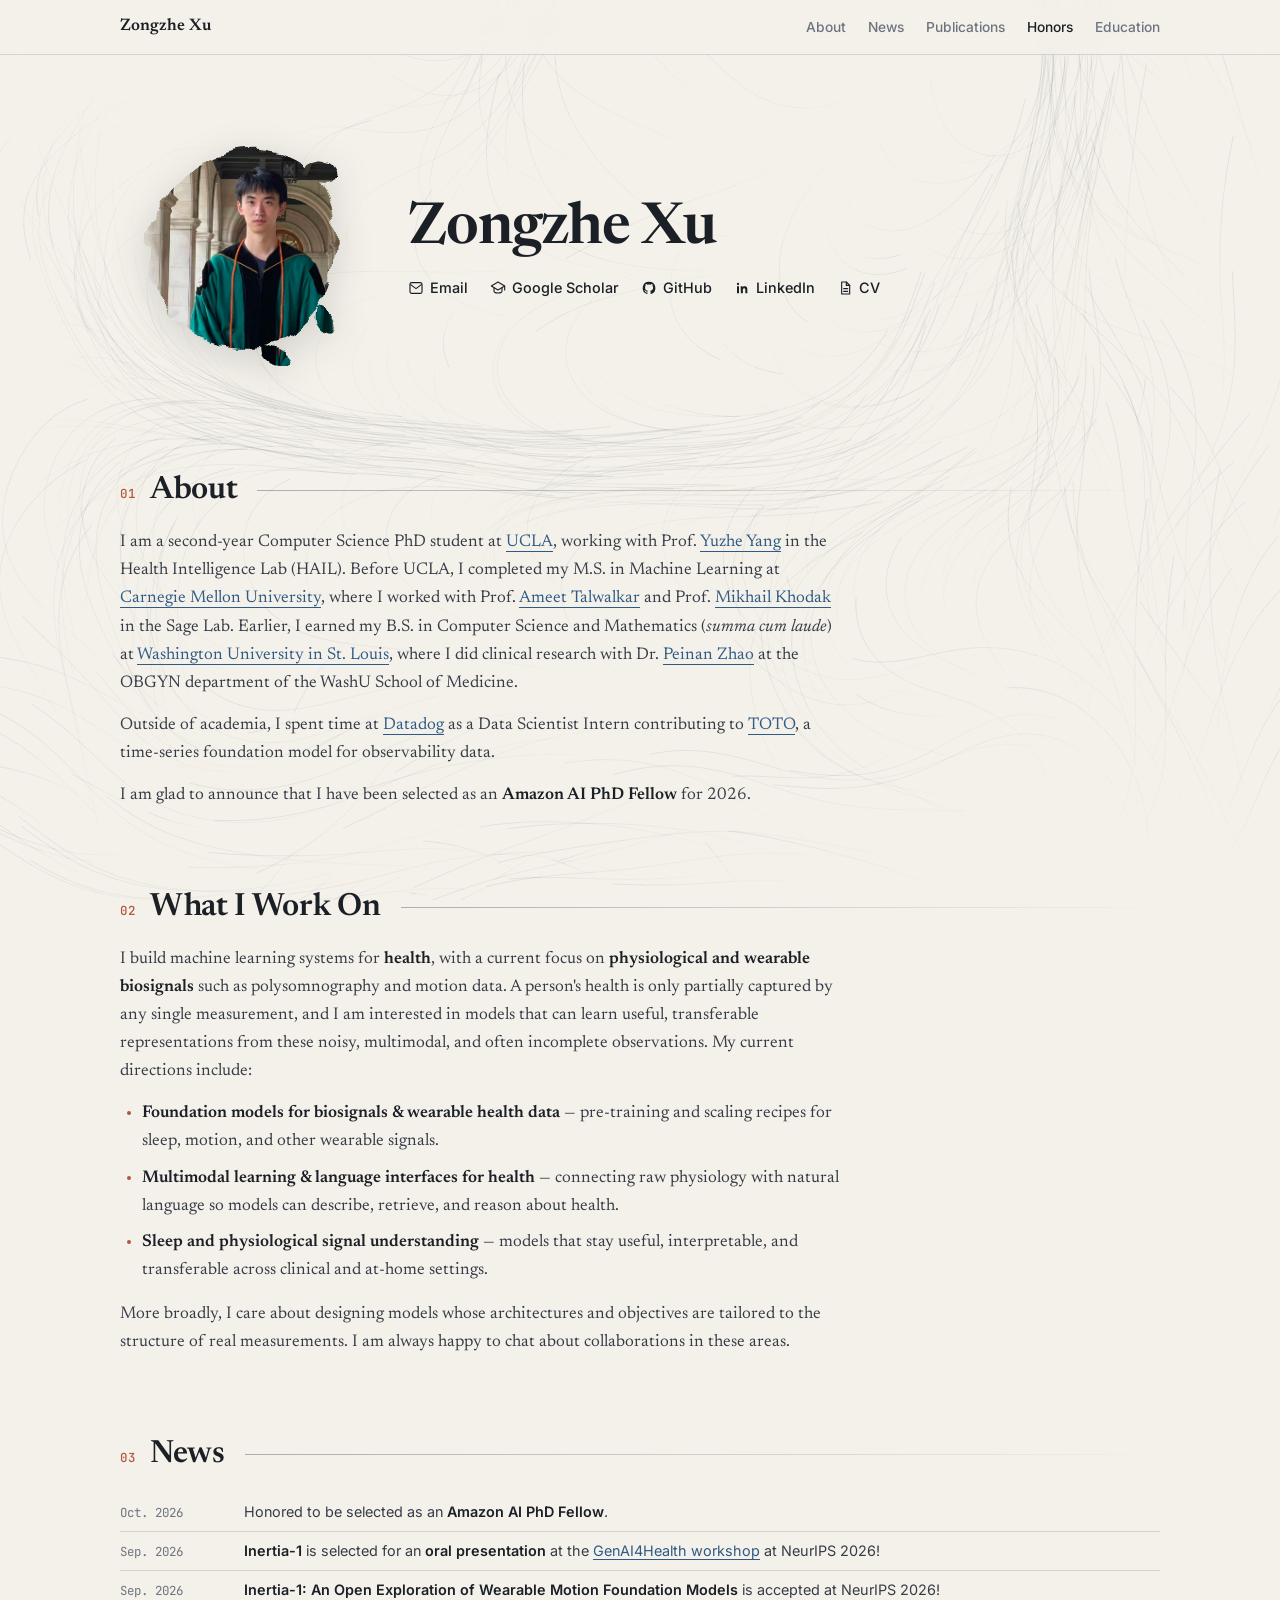
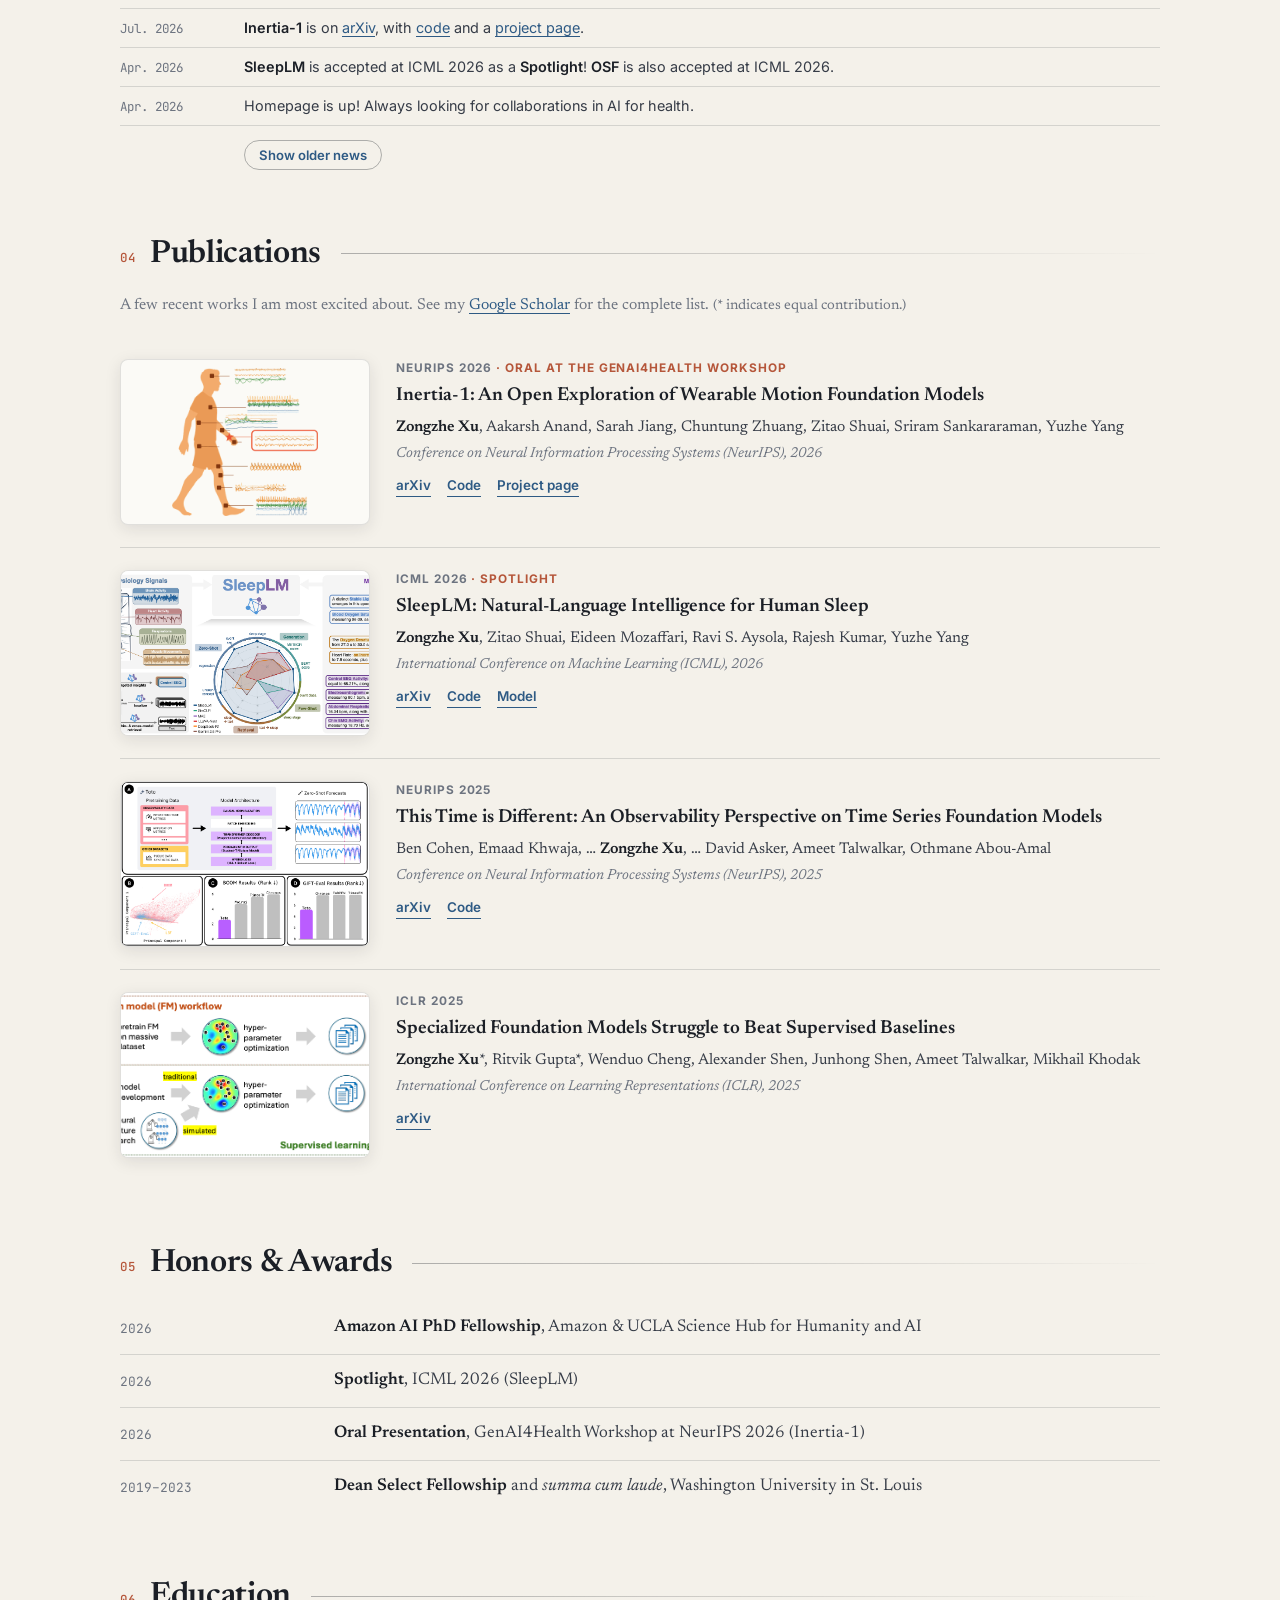
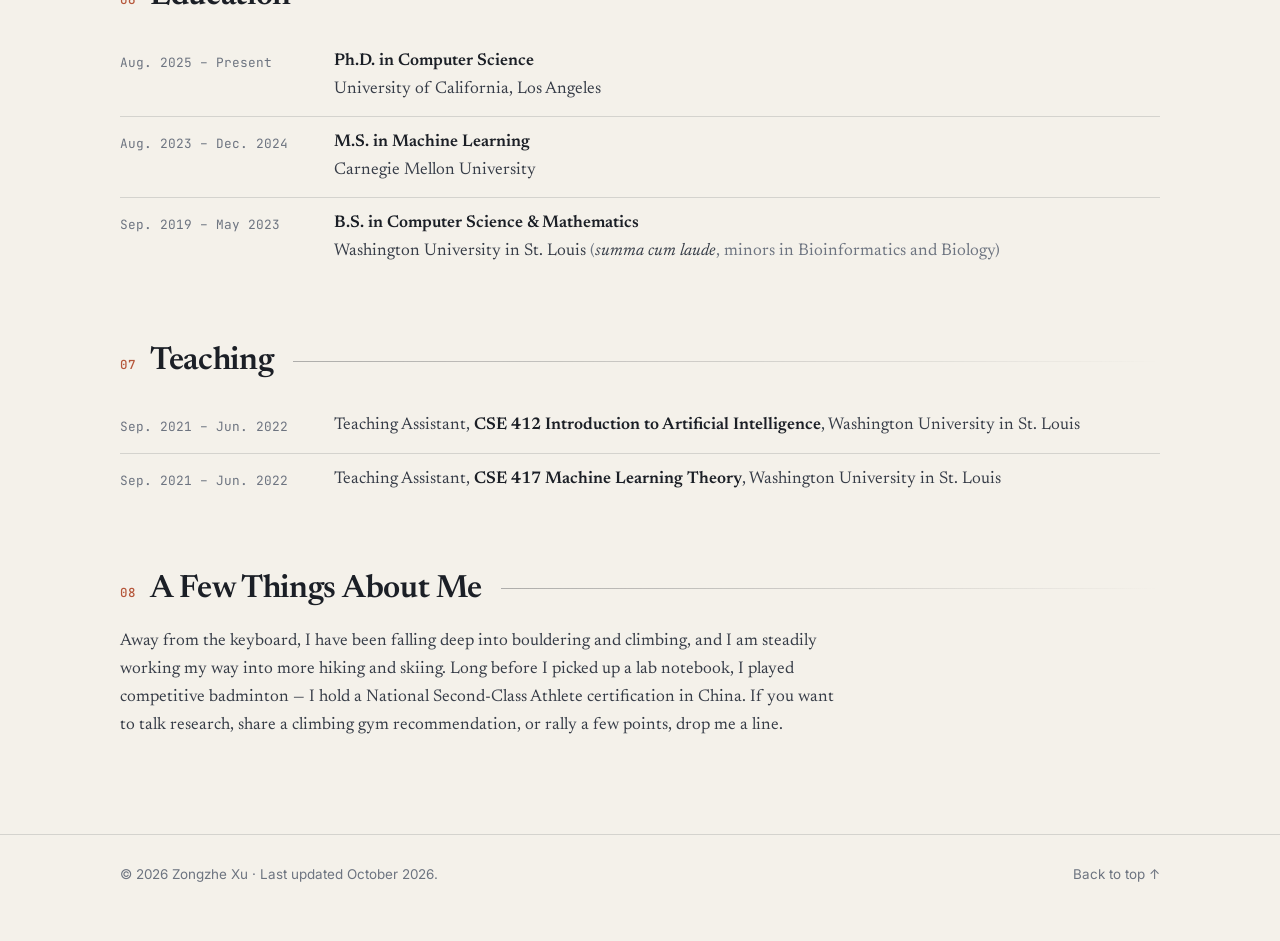
==== index.html @ 54cfbe8e "Brush-stroke photo frame Replace the circular avatar with an SVG mask: a loose dab shape with turbul" ====
<!DOCTYPE html>
<html lang="en">
<head>
  <meta charset="UTF-8" />
  <meta name="viewport" content="width=device-width, initial-scale=1.0" />
  <title>Zongzhe Xu | UCLA</title>
  <meta name="description" content="Zongzhe Xu is a PhD student in Computer Science at UCLA, building foundation models for physiological and wearable health data." />
  <meta name="theme-color" content="#f4f1ea" />
  <meta property="og:title" content="Zongzhe Xu | UCLA" />
  <meta property="og:description" content="PhD student at UCLA working on foundation models for physiological and wearable health data." />
  <meta property="og:image" content="images/profile.png" />
  <link rel="preconnect" href="https://fonts.googleapis.com" />
  <link rel="preconnect" href="https://fonts.gstatic.com" crossorigin />
  <link href="https://fonts.googleapis.com/css2?family=Newsreader:ital,opsz,wght@0,6..72,400;0,6..72,500;0,6..72,600;0,6..72,700;1,6..72,400;1,6..72,500&family=Inter:wght@400;500;600;700&family=JetBrains+Mono:wght@400;500&display=swap" rel="stylesheet" />
  <link rel="icon" href="data:image/svg+xml,%3Csvg xmlns='http://www.w3.org/2000/svg' viewBox='0 0 64 64'%3E%3Crect width='64' height='64' rx='14' fill='%230f6f8f'/%3E%3Ctext x='32' y='43' font-family='Georgia,serif' font-size='32' font-weight='700' text-anchor='middle' fill='%23f4efe3'%3EZX%3C/text%3E%3C/svg%3E" />
  <link rel="stylesheet" href="style.css" />
</head>
<body>
  <!-- ===================== BACKDROP: ink flow field ===================== -->
  <canvas id="field" aria-hidden="true"></canvas>

  <a class="skip" href="#about">Skip to content</a>

  <!-- ===================== NAV ===================== -->
  <nav class="nav" aria-label="Primary">
    <div class="nav-inner">
      <a class="brand" href="#top">Zongzhe Xu</a>
      <div class="nav-links">
        <a href="#about">About</a>
        <a href="#news">News</a>
        <a href="#publications">Publications</a>
        <a href="#honors">Honors</a>
        <a href="#education">Education</a>
      </div>
    </div>
  </nav>

  <!-- ===================== HERO ===================== -->
  <header class="hero" id="top">
    <div class="container hero-inner">
      <svg class="avatar" viewBox="0 0 260 260" width="240" height="240" role="img" aria-label="Portrait of Zongzhe Xu">
        <defs>
          <filter id="brush-rough" x="-20%" y="-20%" width="140%" height="140%">
            <feTurbulence type="fractalNoise" baseFrequency="0.035" numOctaves="3" seed="11" result="n" />
            <feDisplacementMap in="SourceGraphic" in2="n" scale="16" xChannelSelector="R" yChannelSelector="G" />
          </filter>
          <mask id="brush-mask" maskUnits="userSpaceOnUse" x="0" y="0" width="260" height="260">
            <g filter="url(#brush-rough)" fill="#fff">
              <!-- main dab: a loose, slightly tilted blob -->
              <path d="M128 26 C 172 18, 224 46, 232 98 C 240 150, 222 214, 168 232 C 118 248, 52 226, 36 170 C 20 114, 52 40, 128 26 Z" />
              <!-- a few stray flicks of the brush at the rim -->
              <path d="M28 128 c -6 -22, 10 -30, 32 -20 c 4 14, -10 26, -32 20 Z" />
              <path d="M198 44 c 18 -14, 38 -8, 40 10 c -12 10, -30 10, -40 -10 Z" />
              <path d="M150 234 c 22 2, 42 16, 36 24 c -20 4, -38 -4, -36 -24 Z" />
              <path d="M214 196 c 14 4, 24 18, 14 28 c -12 -2, -20 -14, -14 -28 Z" />
            </g>
          </mask>
        </defs>
        <image href="images/profile.png" x="0" y="0" width="260" height="260" preserveAspectRatio="xMidYMid slice" mask="url(#brush-mask)" />
      </svg>
      <div class="hero-text">
        <h1>Zongzhe Xu</h1>
        <p class="hero-links">
          <a href="mailto:zongzhex@ucla.edu">
            <svg viewBox="0 0 24 24" aria-hidden="true"><path d="M3 6.5A2.5 2.5 0 0 1 5.5 4h13A2.5 2.5 0 0 1 21 6.5v11a2.5 2.5 0 0 1-2.5 2.5h-13A2.5 2.5 0 0 1 3 17.5z" fill="none" stroke="currentColor" stroke-width="1.7"/><path d="m4 7 8 6 8-6" fill="none" stroke="currentColor" stroke-width="1.7" stroke-linecap="round" stroke-linejoin="round"/></svg>Email</a>
          <a href="https://scholar.google.com/citations?user=N9qRCIIAAAAJ&amp;hl=en" target="_blank" rel="noopener">
            <svg viewBox="0 0 24 24" aria-hidden="true"><path d="M12 3 2 9l10 6 10-6z" fill="none" stroke="currentColor" stroke-width="1.7" stroke-linejoin="round"/><path d="M6 11.5v5c0 1.5 2.7 3 6 3s6-1.5 6-3v-5" fill="none" stroke="currentColor" stroke-width="1.7"/><path d="M22 9v6" stroke="currentColor" stroke-width="1.7" stroke-linecap="round"/></svg>Google Scholar</a>
          <a href="https://github.com/Zongzhe-Xu" target="_blank" rel="noopener">
            <svg viewBox="0 0 24 24" aria-hidden="true"><path d="M12 2.5a9.5 9.5 0 0 0-3 18.5c.5.1.7-.2.7-.5v-1.8c-2.7.6-3.3-1.2-3.3-1.2-.4-1.1-1-1.4-1-1.4-.9-.6.1-.6.1-.6 1 .1 1.5 1 1.5 1 .9 1.5 2.3 1.1 2.8.8.1-.6.3-1.1.6-1.3-2.1-.2-4.4-1.1-4.4-4.7 0-1 .4-1.9 1-2.6-.1-.2-.4-1.2.1-2.5 0 0 .8-.3 2.6 1a9 9 0 0 1 4.8 0c1.8-1.3 2.6-1 2.6-1 .5 1.3.2 2.3.1 2.5.6.7 1 1.6 1 2.6 0 3.6-2.3 4.5-4.4 4.7.3.3.6.9.6 1.8v2.7c0 .3.2.6.7.5A9.5 9.5 0 0 0 12 2.5z" fill="currentColor"/></svg>GitHub</a>
          <a href="https://www.linkedin.com/in/zongzhe-xu-38aa121ab/" target="_blank" rel="noopener">
            <svg viewBox="0 0 24 24" aria-hidden="true"><path d="M4.5 9.5h3V20h-3zM6 4.3a1.7 1.7 0 1 1 0 3.4 1.7 1.7 0 0 1 0-3.4zM10 9.5h2.9v1.5c.4-.8 1.5-1.7 3.2-1.7 3.3 0 3.9 2.2 3.9 5V20h-3v-5c0-1.2 0-2.8-1.7-2.8s-2 1.3-2 2.7V20h-3z" fill="currentColor"/></svg>LinkedIn</a>
          <a href="cv/Zongzhe_Xu_CV.pdf" target="_blank" rel="noopener">
            <svg viewBox="0 0 24 24" aria-hidden="true"><path d="M7 3h7l5 5v13H7z" fill="none" stroke="currentColor" stroke-width="1.7" stroke-linejoin="round"/><path d="M14 3v5h5M10 13h6M10 17h6" fill="none" stroke="currentColor" stroke-width="1.7" stroke-linecap="round"/></svg>CV</a>
        </p>
      </div>
    </div>

  </header>

  <main class="container">

    <!-- ===================== ABOUT ===================== -->
    <section id="about" class="reveal">
      <h2><span class="num">01</span>About</h2>
      <div class="prose">
        <p>
          I am a second-year Computer Science PhD student at
          <a href="https://www.ucla.edu/" target="_blank" rel="noopener">UCLA</a>,
          working with Prof.
          <a href="https://people.csail.mit.edu/yuzhe/" target="_blank" rel="noopener">Yuzhe Yang</a>
          in the Health Intelligence Lab (HAIL).
          Before UCLA, I completed my M.S. in Machine Learning at
          <a href="https://www.ml.cmu.edu/" target="_blank" rel="noopener">Carnegie Mellon University</a>,
          where I worked with Prof.
          <a href="https://www.cs.cmu.edu/~atalwalk/" target="_blank" rel="noopener">Ameet Talwalkar</a>
          and Prof.
          <a href="https://pages.cs.wisc.edu/~khodak/" target="_blank" rel="noopener">Mikhail Khodak</a>
          in the Sage Lab.
          Earlier, I earned my B.S. in Computer Science and Mathematics
          (<em>summa cum laude</em>) at
          <a href="https://wustl.edu/" target="_blank" rel="noopener">Washington University in St. Louis</a>,
          where I did clinical research with Dr.
          <a href="https://profiles.wustl.edu/en/persons/peinan-zhao/" target="_blank" rel="noopener">Peinan Zhao</a>
          at the OBGYN department of the WashU School of Medicine.
        </p>
        <p>
          Outside of academia, I spent time at
          <a href="https://www.datadoghq.com/" target="_blank" rel="noopener">Datadog</a>
          as a Data Scientist Intern contributing to
          <a href="https://github.com/DataDog/toto" target="_blank" rel="noopener">TOTO</a>,
          a time-series foundation model for observability data.
        </p>
        <p>
          I am glad to announce that I have been selected as an
          <strong>Amazon AI PhD Fellow</strong> for 2026.
        </p>
      </div>
    </section>

    <!-- ===================== RESEARCH ===================== -->
    <section id="research" class="reveal">
      <h2><span class="num">02</span>What I Work On</h2>
      <div class="prose">
        <p>
          I build machine learning systems for <strong>health</strong>, with a current
          focus on <strong>physiological and wearable biosignals</strong> such as
          polysomnography and motion data. A person's health is only partially captured
          by any single measurement, and I am interested in models that can learn useful,
          transferable representations from these noisy, multimodal, and often incomplete
          observations. My current directions include:
        </p>
        <ul class="interests">
          <li><strong>Foundation models for biosignals &amp; wearable health data</strong> &mdash; pre-training and scaling recipes for sleep, motion, and other wearable signals.</li>
          <li><strong>Multimodal learning &amp; language interfaces for health</strong> &mdash; connecting raw physiology with natural language so models can describe, retrieve, and reason about health.</li>
          <li><strong>Sleep and physiological signal understanding</strong> &mdash; models that stay useful, interpretable, and transferable across clinical and at-home settings.</li>
        </ul>
        <p>
          More broadly, I care about designing models whose architectures and objectives
          are tailored to the structure of real measurements. I am always
          happy to chat about collaborations in these areas.
        </p>
      </div>
    </section>

    <!-- ===================== NEWS ===================== -->
    <section id="news" class="reveal">
      <h2><span class="num">03</span>News</h2>
      <ul class="news">
        <li><span class="date">Oct. 2026</span><span class="news-text">Honored to be selected as an <em>Amazon AI PhD Fellow</em>.</span></li>
        <li><span class="date">Sep. 2026</span><span class="news-text"><em>Inertia-1</em> is selected for an <em>oral presentation</em> at the <a href="https://aihealth.ischool.utexas.edu/GenAI4HealthNeurips2026/" target="_blank" rel="noopener">GenAI4Health workshop</a> at NeurIPS 2026!</span></li>
        <li><span class="date">Sep. 2026</span><span class="news-text"><em>Inertia-1: An Open Exploration of Wearable Motion Foundation Models</em> is accepted at NeurIPS 2026!</span></li>
        <li><span class="date">Jul. 2026</span><span class="news-text"><em>Inertia-1</em> is on <a href="https://arxiv.org/abs/2607.06617" target="_blank" rel="noopener">arXiv</a>, with <a href="https://github.com/yang-ai-lab/Inertia-1" target="_blank" rel="noopener">code</a> and a <a href="https://yang-ai-lab.github.io/Inertia-1/" target="_blank" rel="noopener">project page</a>.</span></li>
        <li><span class="date">Apr. 2026</span><span class="news-text"><em>SleepLM</em> is accepted at ICML 2026 as a <em>Spotlight</em>! <em>OSF</em> is also accepted at ICML 2026.</span></li>
        <li><span class="date">Apr. 2026</span><span class="news-text">Homepage is up! Always looking for collaborations in AI for health.</span></li>
        <li class="news-old"><span class="date">Feb. 2026</span><span class="news-text"><em>SleepLM: Natural-Language Intelligence for Human Sleep</em> and <em>OSF: On Pre-training and Scaling of Sleep Foundation Models</em> are on arXiv!</span></li>
        <li class="news-old"><span class="date">Sep. 2025</span><span class="news-text">Our work on time-series foundation models, <em>This Time is Different: An Observability Perspective on Time Series Foundation Models</em>, is accepted at NeurIPS 2025!</span></li>
        <li class="news-old"><span class="date">Aug. 2025</span><span class="news-text">Started my PhD at UCLA in the HAIL Lab with Prof. Yuzhe Yang!</span></li>
        <li class="news-old"><span class="date">Jan. 2025</span><span class="news-text">Joined Datadog as a Data Scientist Intern working on TOTO.</span></li>
        <li class="news-old"><span class="date">Jan. 2025</span><span class="news-text"><em>Specialized Foundation Models Struggle to Beat Supervised Baselines</em> is accepted at ICLR 2025!</span></li>
        <li class="news-old"><span class="date">Jan. 2025</span><span class="news-text"><em>V2X-DG: Domain Generalization for Vehicle-to-Everything Cooperative Perception</em> is accepted at ICRA 2025!</span></li>
        <li class="news-old"><span class="date">Dec. 2024</span><span class="news-text">Graduated from CMU with an M.S. in Machine Learning.</span></li>
      </ul>
      <button class="more-btn" id="news-more" type="button" aria-expanded="false">Show older news</button>
    </section>

    <!-- ===================== PUBLICATIONS ===================== -->
    <section id="publications" class="reveal">
      <h2><span class="num">04</span>Publications</h2>
      <p class="note">A few recent works I am most excited about. See my <a href="https://scholar.google.com/citations?user=N9qRCIIAAAAJ&amp;hl=en" target="_blank" rel="noopener">Google Scholar</a> for the complete list. <span class="sub">(* indicates equal contribution.)</span></p>

      <!-- ============ Paper: Inertia-1 / NeurIPS 2026 ============ -->
      <article class="pub">
        <a class="pub-fig pub-fig-contain" href="https://yang-ai-lab.github.io/Inertia-1/" target="_blank" rel="noopener">
          <img src="images/inertia1.png" alt="Inertia-1 teaser: a wrist-worn accelerometer model transferring to sensors across the body" loading="lazy" />
        </a>
        <div class="pub-info">
          <p class="venue">NeurIPS 2026 <span class="award">&middot; Oral at the GenAI4Health Workshop</span></p>
          <h3 class="title">
            <a href="https://arxiv.org/abs/2607.06617" target="_blank" rel="noopener">Inertia-1: An Open Exploration of Wearable Motion Foundation Models</a>
          </h3>
          <p class="authors">
            <strong>Zongzhe Xu</strong>, Aakarsh Anand, Sarah Jiang, Chuntung Zhuang, Zitao Shuai, Sriram Sankararaman, Yuzhe Yang
          </p>
          <p class="meta">Conference on Neural Information Processing Systems (NeurIPS), 2026</p>
          <p class="pub-links">
            <a href="https://arxiv.org/abs/2607.06617" target="_blank" rel="noopener">arXiv</a>
            <a href="https://github.com/yang-ai-lab/Inertia-1" target="_blank" rel="noopener">Code</a>
            <a href="https://yang-ai-lab.github.io/Inertia-1/" target="_blank" rel="noopener">Project page</a>
          </p>
        </div>
      </article>

      <!-- ============ Paper: SleepLM / ICML 2026 ============ -->
      <article class="pub">
        <a class="pub-fig" href="https://arxiv.org/abs/2602.23605" target="_blank" rel="noopener">
          <img src="images/sleeplm.png" alt="SleepLM teaser figure" loading="lazy" />
        </a>
        <div class="pub-info">
          <p class="venue">ICML 2026 <span class="award">&middot; Spotlight</span></p>
          <h3 class="title">
            <a href="https://arxiv.org/abs/2602.23605" target="_blank" rel="noopener">SleepLM: Natural-Language Intelligence for Human Sleep</a>
          </h3>
          <p class="authors">
            <strong>Zongzhe Xu</strong>, Zitao Shuai, Eideen Mozaffari, Ravi S. Aysola, Rajesh Kumar, Yuzhe Yang
          </p>
          <p class="meta">International Conference on Machine Learning (ICML), 2026</p>
          <p class="pub-links">
            <a href="https://arxiv.org/abs/2602.23605" target="_blank" rel="noopener">arXiv</a>
            <a href="https://github.com/yang-ai-lab/SleepLM" target="_blank" rel="noopener">Code</a>
            <a href="https://huggingface.co/yang-ai-lab/SleepLM-Base" target="_blank" rel="noopener">Model</a>
          </p>
        </div>
      </article>

      <!-- ============ Paper: TOTO / NeurIPS 2025 ============ -->
      <article class="pub">
        <a class="pub-fig" href="https://arxiv.org/abs/2505.14766" target="_blank" rel="noopener">
          <img src="images/this_time_is_different.png" alt="This Time is Different (TOTO) teaser figure" loading="lazy" />
        </a>
        <div class="pub-info">
          <p class="venue">NeurIPS 2025</p>
          <h3 class="title">
            <a href="https://arxiv.org/abs/2505.14766" target="_blank" rel="noopener">This Time is Different: An Observability Perspective on Time Series Foundation Models</a>
          </h3>
          <p class="authors">
            Ben Cohen, Emaad Khwaja, &hellip; <strong>Zongzhe Xu</strong>, &hellip;
            David Asker, Ameet Talwalkar, Othmane Abou-Amal
          </p>
          <p class="meta">Conference on Neural Information Processing Systems (NeurIPS), 2025</p>
          <p class="pub-links">
            <a href="https://arxiv.org/abs/2505.14766" target="_blank" rel="noopener">arXiv</a>
            <a href="https://github.com/DataDog/toto" target="_blank" rel="noopener">Code</a>
          </p>
        </div>
      </article>

      <!-- ============ Paper: Specialized FMs / ICLR 2025 ============ -->
      <article class="pub">
        <a class="pub-fig" href="https://arxiv.org/abs/2411.02796" target="_blank" rel="noopener">
          <img src="images/sfm.png" alt="Specialized Foundation Models teaser figure" loading="lazy" />
        </a>
        <div class="pub-info">
          <p class="venue">ICLR 2025</p>
          <h3 class="title">
            <a href="https://arxiv.org/abs/2411.02796" target="_blank" rel="noopener">Specialized Foundation Models Struggle to Beat Supervised Baselines</a>
          </h3>
          <p class="authors">
            <strong>Zongzhe Xu</strong>*, Ritvik Gupta*, Wenduo Cheng, Alexander Shen, Junhong Shen, Ameet Talwalkar, Mikhail Khodak
          </p>
          <p class="meta">International Conference on Learning Representations (ICLR), 2025</p>
          <p class="pub-links">
            <a href="https://arxiv.org/abs/2411.02796" target="_blank" rel="noopener">arXiv</a>
          </p>
        </div>
      </article>
    </section>

    <!-- ===================== HONORS ===================== -->
    <section id="honors" class="reveal">
      <h2><span class="num">05</span>Honors &amp; Awards</h2>
      <ul class="exp">
        <li>
          <span class="when">2026</span>
          <span class="what"><strong>Amazon AI PhD Fellowship</strong>, Amazon &amp; UCLA Science Hub for Humanity and AI</span>
        </li>
        <li>
          <span class="when">2026</span>
          <span class="what"><strong>Spotlight</strong>, ICML 2026 (SleepLM)</span>
        </li>
        <li>
          <span class="when">2026</span>
          <span class="what"><strong>Oral Presentation</strong>, GenAI4Health Workshop at NeurIPS 2026 (Inertia-1)</span>
        </li>
        <li>
          <span class="when">2019&ndash;2023</span>
          <span class="what"><strong>Dean Select Fellowship</strong> and <em>summa cum laude</em>, Washington University in St. Louis</span>
        </li>
      </ul>
    </section>

    <!-- ===================== EDUCATION ===================== -->
    <section id="education" class="reveal">
      <h2><span class="num">06</span>Education</h2>
      <ul class="exp">
        <li>
          <span class="when">Aug. 2025 &ndash; Present</span>
          <span class="what">
            <strong>Ph.D. in Computer Science</strong><br />
            University of California, Los Angeles
          </span>
        </li>
        <li>
          <span class="when">Aug. 2023 &ndash; Dec. 2024</span>
          <span class="what">
            <strong>M.S. in Machine Learning</strong><br />
            Carnegie Mellon University
          </span>
        </li>
        <li>
          <span class="when">Sep. 2019 &ndash; May 2023</span>
          <span class="what">
            <strong>B.S. in Computer Science &amp; Mathematics</strong><br />
            Washington University in St. Louis
            <span class="muted">(<em>summa cum laude</em>, minors in Bioinformatics and Biology)</span>
          </span>
        </li>
      </ul>
    </section>

    <!-- ===================== TEACHING ===================== -->
    <section id="teaching" class="reveal">
      <h2><span class="num">07</span>Teaching</h2>
      <ul class="exp">
        <li>
          <span class="when">Sep. 2021 &ndash; Jun. 2022</span>
          <span class="what">Teaching Assistant, <strong>CSE 412 Introduction to Artificial Intelligence</strong>, Washington University in St. Louis</span>
        </li>
        <li>
          <span class="when">Sep. 2021 &ndash; Jun. 2022</span>
          <span class="what">Teaching Assistant, <strong>CSE 417 Machine Learning Theory</strong>, Washington University in St. Louis</span>
        </li>
      </ul>
    </section>

    <!-- ===================== FUN FACTS ===================== -->
    <section id="about-me" class="reveal">
      <h2><span class="num">08</span>A Few Things About Me</h2>
      <div class="prose">
        <p>
          Away from the keyboard, I have been falling deep into
          bouldering and climbing, and I am steadily working my way into
          more hiking and skiing. Long before I picked up
          a lab notebook, I played competitive badminton &mdash; I hold a
          National Second-Class Athlete certification in China. If you want
          to talk research, share a climbing gym recommendation, or rally a few points,
          drop me a line.
        </p>
      </div>
    </section>
  </main>

  <!-- ===================== FOOTER ===================== -->
  <footer>
    <div class="container footer-inner">
      <p>&copy; <span id="year"></span> Zongzhe Xu &middot; Last updated October 2026.</p>
      <a class="to-top" href="#top">Back to top &uarr;</a>
    </div>
  </footer>

  <script>
    document.getElementById('year').textContent = new Date().getFullYear();


    // --- Ink flow field --------------------------------------------------
    // A sparse set of thin strokes follow a slowly drifting noise field. Each
    // stroke keeps a short trail that fades toward its tail; the whole drawing
    // is redrawn from scratch every frame, so nothing accumulates.
    // Reduced-motion users get a single still drawing.
    (function () {
      var canvas = document.getElementById('field');
      var ctx = canvas.getContext('2d', { alpha: false });
      var PAPER = '#f4f1ea';
      var INK = '52, 66, 86', ACCENT = '181, 86, 58';
      var COUNT_DIV = 2600, MAX = 850, TRAIL = 3360, BUCKETS = 7, ALPHA = 0.11, ERODE_EVERY = 1;
      var frame = 0;
      var reduce = window.matchMedia('(prefers-reduced-motion: reduce)').matches;
      var W, H, dpr, parts = [], t = Math.random() * 10, hidden = false;

      function hash(ix, iy) {
        var n = ix * 374761393 + iy * 668265263;
        n = (n ^ (n >>> 13)) * 1274126177;
        return ((n ^ (n >>> 16)) >>> 0) / 4294967295;
      }
      function noise(x, y) {
        var ix = Math.floor(x), iy = Math.floor(y), fx = x - ix, fy = y - iy;
        var ux = fx * fx * (3 - 2 * fx), uy = fy * fy * (3 - 2 * fy);
        var a = hash(ix, iy), b = hash(ix + 1, iy), c = hash(ix, iy + 1), d = hash(ix + 1, iy + 1);
        return (a + (b - a) * ux) * (1 - uy) + (c + (d - c) * ux) * uy;
      }
      function angle(x, y, tt) {
        var n = noise(x * 0.0013 + tt, y * 0.0013) * 1.6 + noise(x * 0.005 - tt * 0.5, y * 0.005 + tt) * 0.3;
        return n * Math.PI * 2.4;
      }
      function spawn(p) {
        p.x = Math.random() * W; p.y = Math.random() * H;
        p.life = 5000 + Math.random() * 5000;   // safety cap only: tips normally draw until they leave the page, then erode from the tail
        p.dying = false;
        p.bias = (Math.random() - 0.5) * 1.2;   // small personal heading offset, spreads strokes across the field's channels
        p.sp = 0.8 + Math.random() * 1.0;
        p.ink = Math.random() < 0.06 ? ACCENT : INK;
        p.w = 0.6 + Math.random() * 0.6;  // unused; a single line width keeps the batched drawing fast
        p.n = 0; p.head = 0;                // trail ring buffer is empty
        if (!p.tx) { p.tx = new Float32Array(TRAIL); p.ty = new Float32Array(TRAIL); }
        return p;
      }
      function resize() {
        dpr = Math.min(window.devicePixelRatio || 1, 1.5);
        W = window.innerWidth; H = window.innerHeight;
        canvas.width = W * dpr; canvas.height = H * dpr;
        canvas.style.width = W + 'px'; canvas.style.height = H + 'px';
        ctx.setTransform(dpr, 0, 0, dpr, 0, 0);
        var n = Math.min(MAX, Math.floor(W * H / COUNT_DIV));
        parts = []; for (var i = 0; i < n; i++) parts.push(spawn({}));
        // stagger the trails so the first frame is already a drawing
        for (var k = 0; k < 200; k++) advance();
        draw();
      }
      function advance() {
        t += 0.00045; frame++;
        for (var i = 0; i < parts.length; i++) {
          var p = parts[i];
          if (p.dying) {                       // tip has stopped; the trail erodes slowly from its tail
            if (frame % ERODE_EVERY === 0) p.n -= 1;
            if (p.n <= 1) spawn(p);
            continue;
          }
          var a = angle(p.x, p.y, t) + p.bias;
          p.x += Math.cos(a) * p.sp; p.y += Math.sin(a) * p.sp;
          p.tx[p.head] = p.x; p.ty[p.head] = p.y;
          p.head = (p.head + 1) % TRAIL; if (p.n < TRAIL) p.n++;
          if (--p.life < 0 || p.x < -5 || p.y < -5 || p.x > W + 5 || p.y > H + 5) p.dying = true;
        }
      }
      function draw() {
        ctx.fillStyle = PAPER; ctx.fillRect(0, 0, W, H);
        ctx.lineCap = 'round'; ctx.lineJoin = 'round'; ctx.lineWidth = 0.8;
        // draw oldest bucket faintest, newest darkest; two inks per bucket
        for (var b = 0; b < BUCKETS; b++) {
          var alpha = ALPHA * (b + 1) / BUCKETS;
          for (var c = 0; c < 2; c++) {
            var ink = c ? ACCENT : INK;
            ctx.strokeStyle = 'rgba(' + ink + ',' + alpha + ')';
            ctx.beginPath();
            for (var i = 0; i < parts.length; i++) {
              var p = parts[i];
              if (p.ink !== ink || p.n < 2) continue;
              var per = p.n / BUCKETS, from = Math.floor(b * per), to = Math.floor((b + 1) * per);
              if (b === BUCKETS - 1) to = p.n;
              if (to - from < 1) continue;
              var start = (p.head - p.n + TRAIL) % TRAIL;
              var idx = (start + Math.max(0, from - 1)) % TRAIL;
              ctx.moveTo(p.tx[idx], p.ty[idx]);
              for (var k = from; k < to; k++) { idx = (start + k) % TRAIL; ctx.lineTo(p.tx[idx], p.ty[idx]); }
            }
            ctx.stroke();
          }
        }
      }
      function loop() { if (!hidden) { advance(); draw(); } requestAnimationFrame(loop); }
      var rt; window.addEventListener('resize', function () { clearTimeout(rt); rt = setTimeout(resize, 150); });
      document.addEventListener('visibilitychange', function () { hidden = document.hidden; });
      resize();
      if (!reduce) loop();
    })();

    // --- Older news toggle --------------------------------------------------
    (function () {
      var btn = document.getElementById('news-more');
      var list = btn.previousElementSibling;
      btn.addEventListener('click', function () {
        var open = list.classList.toggle('show-all');
        btn.setAttribute('aria-expanded', open ? 'true' : 'false');
        btn.textContent = open ? 'Show fewer' : 'Show older news';
      });
    })();

    // --- Scroll reveal ----------------------------------------------------
    (function () {
      var els = document.querySelectorAll('.reveal');
      var reduce = window.matchMedia('(prefers-reduced-motion: reduce)').matches;
      if (reduce || !('IntersectionObserver' in window)) {
        els.forEach(function (el) { el.classList.add('in'); });
        return;
      }
      var io = new IntersectionObserver(function (entries) {
        entries.forEach(function (e) {
          if (e.isIntersecting) { e.target.classList.add('in'); io.unobserve(e.target); }
        });
      }, { rootMargin: '0px 0px -8% 0px', threshold: 0.05 });
      els.forEach(function (el) { io.observe(el); });
    })();

    // --- Active nav link --------------------------------------------------
    (function () {
      var links = document.querySelectorAll('.nav-links a');
      var map = {};
      links.forEach(function (a) { map[a.getAttribute('href').slice(1)] = a; });
      var sections = Object.keys(map).map(function (id) { return document.getElementById(id); }).filter(Boolean);
      if (!('IntersectionObserver' in window)) return;
      var io = new IntersectionObserver(function (entries) {
        entries.forEach(function (e) {
          if (e.isIntersecting) {
            links.forEach(function (a) { a.classList.remove('active'); });
            map[e.target.id].classList.add('active');
          }
        });
      }, { rootMargin: '-40% 0px -55% 0px' });
      sections.forEach(function (s) { io.observe(s); });
    })();
  </script>
</body>
</html>
---- style.css ----
/* ============================================================
   Zongzhe Xu - academic homepage
   Theme: "Ink on paper" — warm paper, dark ink, and a slowly
   evolving generative line drawing (a flow field) behind the page.
   ============================================================ */

:root {
  --paper:      #f4f1ea;
  --ink:        #1b1f26;
  --ink-soft:   #363c47;
  --muted:      #6d7480;
  --link:       #2e5a84;
  --hover:      #b5563a;
  --accent:     #b5563a;
  --rule:       rgba(27, 31, 38, 0.14);
  --rule-strong:rgba(27, 31, 38, 0.32);
  --fig-border: rgba(27, 31, 38, 0.12);

  --serif: "Newsreader", "Iowan Old Style", Georgia, "Palatino Linotype", serif;
  --sans:  "Inter", -apple-system, BlinkMacSystemFont, "Segoe UI", Roboto, "Helvetica Neue", Arial, sans-serif;
  --mono:  "JetBrains Mono", "SFMono-Regular", Consolas, Menlo, monospace;

  --container: 1040px;
}

/* ---------- Base ---------- */
*, *::before, *::after { box-sizing: border-box; }

html { scroll-behavior: smooth; background: var(--paper); overflow-x: hidden; }
@media (prefers-reduced-motion: reduce) {
  html { scroll-behavior: auto; }
  *, *::before, *::after { animation: none !important; transition: none !important; }
}

body {
  margin: 0;
  position: relative;
  min-height: 100vh;
  background: transparent;
  color: var(--ink);
  font-family: var(--serif);
  font-size: 17px;
  line-height: 1.65;
  -webkit-font-smoothing: antialiased;
  text-rendering: optimizeLegibility;
  overflow-x: hidden;
}

a { color: var(--link); text-decoration: none; transition: color 0.15s ease; }
a:hover { color: var(--hover); }
.prose a, .news-text a, .pub-links a, .note a {
  background-image: linear-gradient(currentColor, currentColor);
  background-size: 100% 1px;
  background-repeat: no-repeat;
  background-position: 0 100%;
  padding-bottom: 1px;
}

.container { width: min(var(--container), calc(100% - 48px)); margin: 0 auto; }

h1, h2, h3 { font-family: var(--serif); color: var(--ink); line-height: 1.2; margin: 0; }

h2 {
  font-size: clamp(1.6rem, 1.2rem + 1.2vw, 2rem);
  font-weight: 600;
  letter-spacing: -0.01em;
  margin: 0 0 20px;
  display: flex;
  align-items: baseline;
  gap: 14px;
}
h2 .num { font-family: var(--mono); font-size: 0.78rem; font-weight: 500; color: var(--accent); letter-spacing: 0.08em; }
h2::after {
  content: "";
  flex: 1 1 auto;
  height: 1px;
  background: linear-gradient(90deg, var(--rule-strong), transparent);
  margin-left: 6px;
  align-self: center;
}

p { margin: 0 0 14px; }
em { color: var(--ink-soft); }
strong { color: var(--ink); font-weight: 600; }
.muted { color: var(--muted); }
.prose { max-width: 72ch; }
.prose p { color: var(--ink-soft); }

.skip { position: absolute; left: -999px; top: 8px; background: var(--ink); color: var(--paper); padding: 8px 12px; border-radius: 8px; z-index: 100; }
.skip:focus { left: 8px; }

main { position: relative; }
section { padding: 56px 0 8px; scroll-margin-top: 72px; transition: color 0.4s ease; }
section:first-of-type { padding-top: 64px; }

/* ---------- Reveal on scroll ---------- */
.reveal { opacity: 0; transform: translateY(14px); transition: opacity 0.6s ease, transform 0.6s ease; }
.reveal.in { opacity: 1; transform: none; }
@media (prefers-reduced-motion: reduce) { .reveal { opacity: 1; transform: none; } }

/* ============================================================
   BACKDROP — the ink flow field canvas (drawn by the script in
   index.html). Fixed behind everything.
   ============================================================ */
#field {
  position: fixed;
  inset: 0;
  z-index: -1;
  width: 100%;
  height: 100%;
  pointer-events: none;
}

/* ============================================================
   NAV
   ============================================================ */
.nav {
  position: sticky;
  top: 0;
  z-index: 50;
  background: rgba(244, 241, 234, 0.72);
  -webkit-backdrop-filter: blur(10px);
  backdrop-filter: blur(10px);
  border-bottom: 1px solid var(--rule);
}
.nav-inner { width: min(var(--container), calc(100% - 48px)); margin: 0 auto; height: 54px; display: flex; align-items: center; gap: 18px; }
.brand { color: var(--ink); font-weight: 600; font-size: 1.05rem; margin-right: auto; }
.nav-links { display: flex; gap: 22px; }
.nav-links a { font-family: var(--sans); font-size: 0.86rem; font-weight: 500; color: var(--muted); }
.nav-links a:hover, .nav-links a.active { color: var(--ink); }

/* ============================================================
   HERO
   ============================================================ */
.hero { position: relative; padding: 72px 0 40px; }
.hero-inner { display: flex; align-items: center; gap: 48px; }
.avatar {
  flex: 0 0 auto;
  display: block;
  width: 240px; height: 240px;
  filter: drop-shadow(0 8px 18px rgba(27, 31, 38, 0.16));
}
.hero-text { flex: 1 1 auto; min-width: 0; }
.eyebrow {
  font-family: var(--sans);
  font-size: 0.78rem; font-weight: 600;
  letter-spacing: 0.14em; text-transform: uppercase;
  color: var(--accent);
  margin: 0 0 8px;
}
h1 { font-size: clamp(2.4rem, 1.6rem + 3vw, 3.6rem); font-weight: 600; letter-spacing: -0.02em; margin: 0 0 12px; }
.hero-text .eyebrow { display: none; }
.lede { font-size: clamp(1.08rem, 1rem + 0.5vw, 1.32rem); color: var(--ink-soft); max-width: 36ch; margin: 0 0 20px; line-height: 1.5; }
.lede .hl { font-style: italic; background: linear-gradient(transparent 62%, rgba(181, 86, 58, 0.18) 62%); padding: 0 2px; }
.lede a { border-bottom: 1px solid var(--rule-strong); }
.lede a:hover { border-bottom-color: var(--hover); }
.hero-links { display: flex; flex-wrap: wrap; gap: 6px 22px; margin: 0; font-family: var(--sans); font-size: 0.9rem; font-weight: 500; }
.hero-links a { display: inline-flex; align-items: center; gap: 6px; color: var(--ink); }
.hero-links a:hover { color: var(--hover); }
.hero-links svg { width: 16px; height: 16px; }

/* ============================================================
   LISTS
   ============================================================ */
.interests { padding-left: 22px; margin: 4px 0 16px; color: var(--ink-soft); }
.interests li { margin-bottom: 8px; }
.interests li::marker { color: var(--accent); }

.news { list-style: none; padding: 0; margin: 0; }
.news li {
  display: grid;
  grid-template-columns: 100px minmax(0, 1fr);
  column-gap: 24px;
  align-items: baseline;
  padding: 8px 0;
  border-bottom: 1px solid var(--rule);
  font-family: var(--sans);
  font-size: 0.9rem;
  line-height: 1.5;
}
.news li:last-child { border-bottom: none; }
.news .date { font-family: var(--mono); font-size: 0.78rem; color: var(--muted); white-space: nowrap; }
.news .news-text { color: var(--ink-soft); }
.news .news-text em { font-style: normal; font-weight: 600; color: var(--ink); }
.news .news-old { display: none; }
.news.show-all .news-old { display: grid; }
.more-btn {
  margin: 14px 0 0 124px;
  font-family: var(--sans);
  font-size: 0.82rem;
  font-weight: 600;
  color: var(--link);
  background: none;
  border: 1px solid var(--rule-strong);
  border-radius: 999px;
  padding: 6px 14px;
  cursor: pointer;
  transition: background 0.15s ease, border-color 0.15s ease, color 0.15s ease;
}
.more-btn:hover { background: rgba(27, 31, 38, 0.06); border-color: var(--link); }

.exp { list-style: none; padding: 0; margin: 0; }
.exp li { display: grid; grid-template-columns: 190px minmax(0, 1fr); gap: 24px; padding: 12px 0; border-bottom: 1px solid var(--rule); }
.exp li:last-child { border-bottom: none; }
.exp .when { font-family: var(--mono); font-size: 0.8rem; color: var(--muted); padding-top: 4px; white-space: nowrap; }
.exp .what { color: var(--ink-soft); }

/* ============================================================
   PUBLICATIONS
   ============================================================ */
.note { color: var(--muted); margin-bottom: 18px; font-size: 0.98rem; }
.note .sub { font-size: 0.9em; }

.pub {
  display: grid;
  grid-template-columns: 250px minmax(0, 1fr);
  gap: 26px;
  padding: 22px 0;
  border-bottom: 1px solid var(--rule);
  align-items: start;
}
.pub:last-child { border-bottom: none; }
.pub-fig {
  display: block;
  width: 250px; height: 166px;
  overflow: hidden;
  border-radius: 8px;
  border: 1px solid var(--fig-border);
  background: #fbfaf6;
  box-shadow: 0 4px 16px rgba(27, 31, 38, 0.10);
}
.pub-fig img { display: block; width: 100%; height: 100%; object-fit: cover; object-position: center; transition: transform 0.35s ease; }
.pub-fig-contain img { object-fit: contain; padding: 8px; }
.pub-fig:hover img { transform: scale(1.04); }

.pub-info { min-width: 0; }
.pub .venue {
  font-family: var(--sans);
  font-size: 0.74rem; font-weight: 700;
  letter-spacing: 0.08em; text-transform: uppercase;
  color: var(--muted);
  margin: 0 0 6px;
}
.pub .venue .award { color: var(--accent); }
.pub .title { font-size: 1.18rem; font-weight: 600; line-height: 1.3; margin-bottom: 6px; }
.pub .title a { color: var(--ink); }
.pub .title a:hover { color: var(--hover); }
.pub-fig-contain { background: #fbfaf6; }
.pub .authors { margin-bottom: 2px; color: var(--ink-soft); font-size: 0.97rem; }
.pub .authors strong { color: var(--ink); }
.pub .meta { color: var(--muted); font-size: 0.9rem; font-style: italic; margin-bottom: 8px; }
.pub-links { display: flex; flex-wrap: wrap; gap: 16px; margin: 0; font-family: var(--sans); font-size: 0.84rem; font-weight: 600; }

/* ============================================================
   FOOTER
   ============================================================ */
footer { margin-top: 72px; padding: 28px 0 56px; border-top: 1px solid var(--rule); color: var(--muted); font-family: var(--sans); font-size: 0.84rem; }
.footer-inner { display: flex; justify-content: space-between; align-items: center; gap: 12px; flex-wrap: wrap; }
.footer-inner p { margin: 0; }
.to-top { color: var(--muted); }
.to-top:hover { color: var(--hover); }

/* ============================================================
   RESPONSIVE
   ============================================================ */
@media (max-width: 720px) {
  body { font-size: 16px; }
  .container, .nav-inner { width: calc(100% - 32px); }
  .nav-links { gap: 14px; }
  .nav-links a { font-size: 0.8rem; }
  .hero { padding: 40px 0 24px; }
  .hero-inner { flex-direction: column; align-items: flex-start; gap: 22px; }
  .avatar { width: 170px; height: 170px; }
  section { padding: 40px 0 4px; }
  .news li { grid-template-columns: 1fr; row-gap: 2px; }
  .more-btn { margin-left: 0; }
  .pub { grid-template-columns: 1fr; }
  .pub-fig { width: 100%; height: auto; aspect-ratio: 3 / 2; }
  .exp li { grid-template-columns: 1fr; gap: 2px; }
}
@media (max-width: 480px) {
  .nav-links a:nth-child(4), .nav-links a:nth-child(5) { display: none; }
}
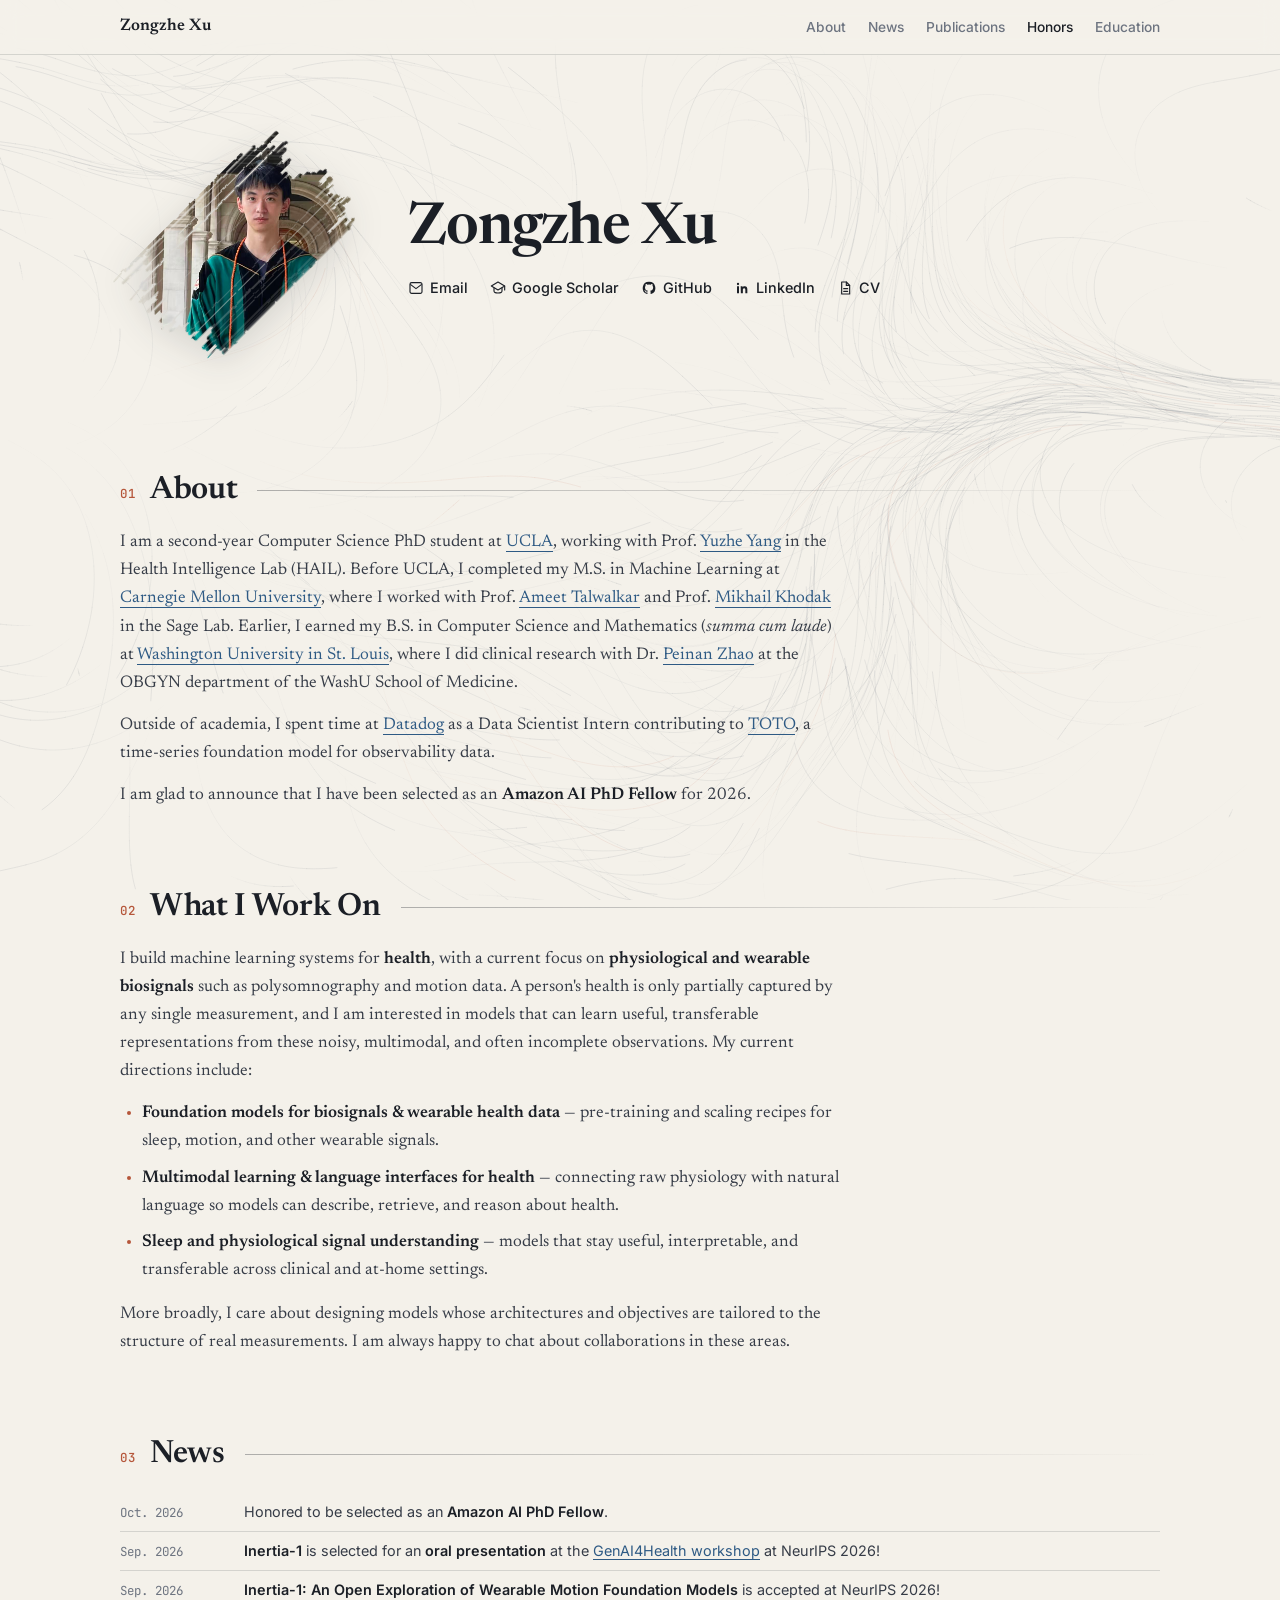
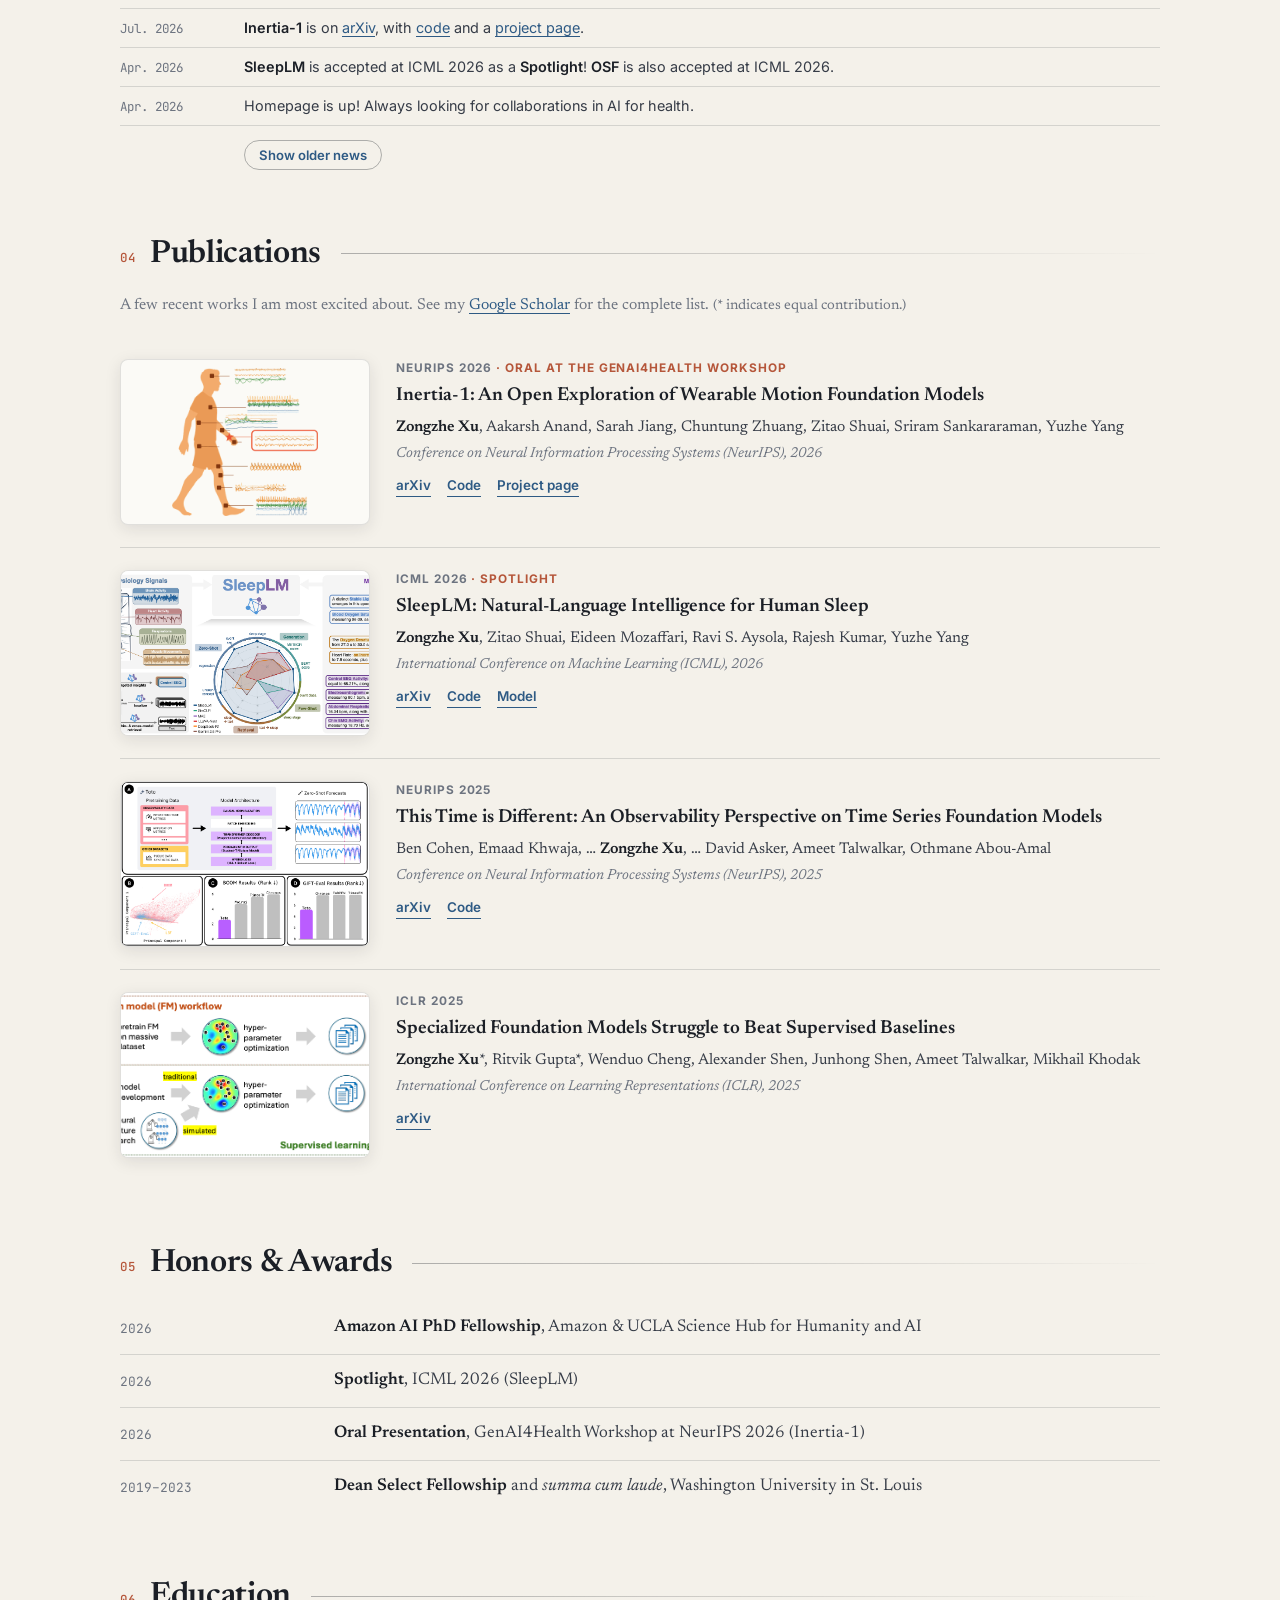
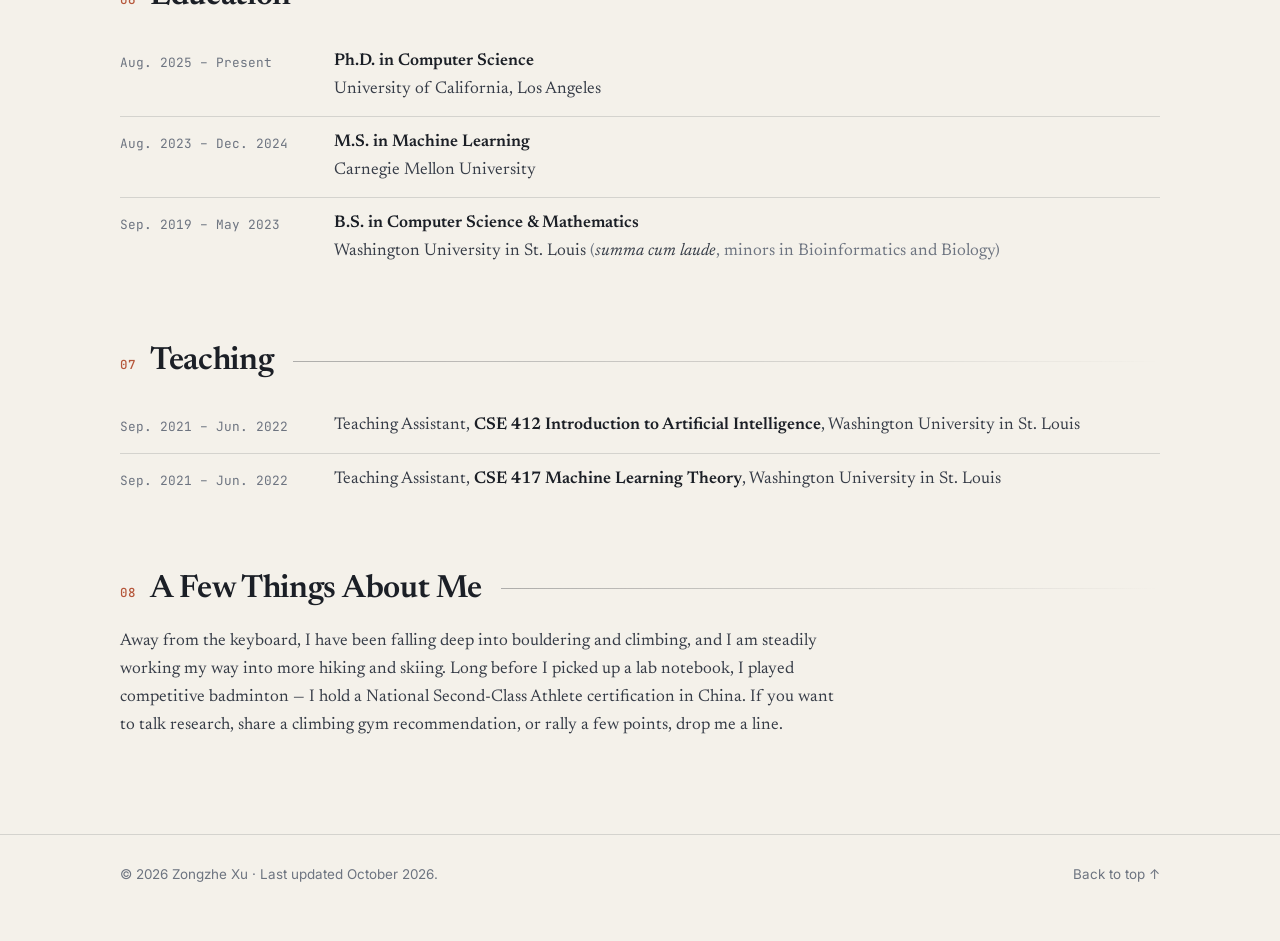
==== commit 5fedfdd6: "Photo frame as a single brush swipe Mask the portrait with one 45-degree swipe of a flat brush: doze" ====
--- a/index.html
+++ b/index.html
@@ -38,25 +38,78 @@
   <!-- ===================== HERO ===================== -->
   <header class="hero" id="top">
     <div class="container hero-inner">
-      <svg class="avatar" viewBox="0 0 260 260" width="240" height="240" role="img" aria-label="Portrait of Zongzhe Xu">
+      <svg class="avatar" viewBox="0 0 340 340" width="260" height="260" role="img" aria-label="Portrait of Zongzhe Xu">
         <defs>
           <filter id="brush-rough" x="-20%" y="-20%" width="140%" height="140%">
-            <feTurbulence type="fractalNoise" baseFrequency="0.035" numOctaves="3" seed="11" result="n" />
-            <feDisplacementMap in="SourceGraphic" in2="n" scale="16" xChannelSelector="R" yChannelSelector="G" />
+            <feTurbulence type="fractalNoise" baseFrequency="0.08" numOctaves="2" seed="4" result="n" />
+            <feDisplacementMap in="SourceGraphic" in2="n" scale="4" xChannelSelector="R" yChannelSelector="G" />
           </filter>
-          <mask id="brush-mask" maskUnits="userSpaceOnUse" x="0" y="0" width="260" height="260">
-            <g filter="url(#brush-rough)" fill="#fff">
-              <!-- main dab: a loose, slightly tilted blob -->
-              <path d="M128 26 C 172 18, 224 46, 232 98 C 240 150, 222 214, 168 232 C 118 248, 52 226, 36 170 C 20 114, 52 40, 128 26 Z" />
-              <!-- a few stray flicks of the brush at the rim -->
-              <path d="M28 128 c -6 -22, 10 -30, 32 -20 c 4 14, -10 26, -32 20 Z" />
-              <path d="M198 44 c 18 -14, 38 -8, 40 10 c -12 10, -30 10, -40 -10 Z" />
-              <path d="M150 234 c 22 2, 42 16, 36 24 c -20 4, -38 -4, -36 -24 Z" />
-              <path d="M214 196 c 14 4, 24 18, 14 28 c -12 -2, -20 -14, -14 -28 Z" />
+          <mask id="brush-mask" maskUnits="userSpaceOnUse" x="0" y="0" width="340" height="340">
+            <!-- one swipe of a flat brush at 45 degrees: each line is a bristle -->
+            <g transform="translate(170 170) rotate(-45)" stroke="#fff" stroke-linecap="round" filter="url(#brush-rough)">
+              <line x1="-127.6" y1="-84.1" x2="86.4" y2="-84.1" stroke-width="4.1" />
+              <line x1="-127.6" y1="-86.0" x2="-148.7" y2="-84.5" stroke-width="1.4" />
+              <line x1="-94.3" y1="-78.5" x2="105.8" y2="-78.5" stroke-width="4.1" />
+              <line x1="-141.3" y1="-74.8" x2="100.0" y2="-74.8" stroke-width="3.5" />
+              <line x1="-103.0" y1="-71.8" x2="139.0" y2="-71.8" stroke-width="4.7" />
+              <line x1="-95.1" y1="-66.3" x2="97.3" y2="-66.3" stroke-width="4.3" />
+              <line x1="-107.2" y1="-64.4" x2="115.0" y2="-64.4" stroke-width="4.0" />
+              <line x1="-102.6" y1="-61.4" x2="123.8" y2="-61.4" stroke-width="3.9" />
+              <line x1="-129.7" y1="-55.0" x2="139.0" y2="-55.0" stroke-width="4.2" />
+              <line x1="-129.7" y1="-54.3" x2="-150.3" y2="-52.3" stroke-width="1.7" />
+              <line x1="-100.1" y1="-50.7" x2="119.2" y2="-50.7" stroke-width="5.7" />
+              <line x1="119.2" y1="-49.6" x2="133.9" y2="-48.7" stroke-width="1.3" />
+              <line x1="-127.9" y1="-49.0" x2="130.8" y2="-49.0" stroke-width="6.0" />
+              <line x1="-110.4" y1="-45.2" x2="117.9" y2="-45.2" stroke-width="5.7" />
+              <line x1="-142.5" y1="-40.8" x2="109.9" y2="-40.8" stroke-width="4.2" />
+              <line x1="-131.3" y1="-38.1" x2="113.7" y2="-38.1" stroke-width="6.2" />
+              <line x1="-131.3" y1="-38.5" x2="-141.9" y2="-37.3" stroke-width="2.1" />
+              <line x1="-113.7" y1="-34.1" x2="126.5" y2="-34.1" stroke-width="5.6" />
+              <line x1="-121.9" y1="-29.9" x2="104.3" y2="-29.9" stroke-width="6.4" />
+              <line x1="-144.1" y1="-25.4" x2="110.5" y2="-25.4" stroke-width="5.0" />
+              <line x1="-113.7" y1="-19.8" x2="105.0" y2="-19.8" stroke-width="6.0" />
+              <line x1="-138.4" y1="-18.0" x2="110.2" y2="-18.0" stroke-width="4.8" />
+              <line x1="-130.6" y1="-12.4" x2="108.8" y2="-12.4" stroke-width="6.4" />
+              <line x1="-121.7" y1="-9.6" x2="121.7" y2="-9.6" stroke-width="6.2" />
+              <line x1="-133.2" y1="-4.9" x2="131.3" y2="-4.9" stroke-width="5.3" />
+              <line x1="-140.6" y1="-2.8" x2="129.7" y2="-2.8" stroke-width="5.6" />
+              <line x1="-135.4" y1="1.3" x2="134.9" y2="1.3" stroke-width="7.1" />
+              <line x1="-135.4" y1="-0.3" x2="-147.6" y2="4.0" stroke-width="2.1" />
+              <line x1="-101.3" y1="5.7" x2="143.3" y2="5.7" stroke-width="6.5" />
+              <line x1="-125.2" y1="9.1" x2="147.7" y2="9.1" stroke-width="5.5" />
+              <line x1="-140.1" y1="13.4" x2="130.8" y2="13.4" stroke-width="5.2" />
+              <line x1="130.8" y1="11.5" x2="145.8" y2="10.7" stroke-width="1.9" />
+              <line x1="-124.5" y1="18.0" x2="125.4" y2="18.0" stroke-width="6.7" />
+              <line x1="125.4" y1="18.1" x2="134.1" y2="16.1" stroke-width="1.7" />
+              <line x1="-114.6" y1="21.4" x2="146.2" y2="21.4" stroke-width="5.9" />
+              <line x1="-124.0" y1="25.9" x2="113.1" y2="25.9" stroke-width="5.5" />
+              <line x1="-124.4" y1="28.3" x2="133.0" y2="28.3" stroke-width="5.5" />
+              <line x1="133.0" y1="27.7" x2="143.3" y2="28.8" stroke-width="1.5" />
+              <line x1="-126.3" y1="33.7" x2="126.1" y2="33.7" stroke-width="4.7" />
+              <line x1="-115.5" y1="36.2" x2="132.7" y2="36.2" stroke-width="4.3" />
+              <line x1="-126.9" y1="41.7" x2="118.1" y2="41.7" stroke-width="5.4" />
+              <line x1="118.1" y1="41.2" x2="139.2" y2="44.3" stroke-width="2.2" />
+              <line x1="-126.5" y1="43.0" x2="136.4" y2="43.0" stroke-width="6.0" />
+              <line x1="-98.2" y1="47.4" x2="118.4" y2="47.4" stroke-width="4.2" />
+              <line x1="118.4" y1="47.7" x2="140.3" y2="49.9" stroke-width="2.3" />
+              <line x1="-101.9" y1="52.9" x2="118.6" y2="52.9" stroke-width="5.8" />
+              <line x1="118.6" y1="53.4" x2="133.1" y2="52.9" stroke-width="1.4" />
+              <line x1="-113.5" y1="55.2" x2="144.8" y2="55.2" stroke-width="4.3" />
+              <line x1="-126.2" y1="59.7" x2="131.1" y2="59.7" stroke-width="5.2" />
+              <line x1="-125.2" y1="64.7" x2="114.5" y2="64.7" stroke-width="3.7" />
+              <line x1="114.5" y1="64.6" x2="128.0" y2="65.5" stroke-width="1.9" />
+              <line x1="-109.0" y1="68.2" x2="92.1" y2="68.2" stroke-width="5.3" />
+              <line x1="-113.0" y1="72.6" x2="123.0" y2="72.6" stroke-width="4.7" />
+              <line x1="-113.0" y1="71.2" x2="-131.8" y2="72.6" stroke-width="1.2" />
+              <line x1="-111.9" y1="76.5" x2="115.7" y2="76.5" stroke-width="4.8" opacity="0.81" />
+              <line x1="-104.7" y1="79.2" x2="114.9" y2="79.2" stroke-width="4.1" opacity="0.88" />
+              <line x1="114.9" y1="80.3" x2="131.8" y2="79.0" stroke-width="1.8" />
+              <line x1="-114.2" y1="82.2" x2="118.1" y2="82.2" stroke-width="4.3" opacity="0.72" />
+              <line x1="118.1" y1="81.5" x2="130.7" y2="80.5" stroke-width="1.3" />
             </g>
           </mask>
         </defs>
-        <image href="images/profile.png" x="0" y="0" width="260" height="260" preserveAspectRatio="xMidYMid slice" mask="url(#brush-mask)" />
+        <image href="images/profile.png" x="0" y="0" width="340" height="340" preserveAspectRatio="xMidYMid slice" mask="url(#brush-mask)" />
       </svg>
       <div class="hero-text">
         <h1>Zongzhe Xu</h1>
--- a/style.css
+++ b/style.css
@@ -137,7 +137,8 @@
 .avatar {
   flex: 0 0 auto;
   display: block;
-  width: 240px; height: 240px;
+  width: 260px; height: 260px;
+  margin: -10px;
   filter: drop-shadow(0 8px 18px rgba(27, 31, 38, 0.16));
 }
 .hero-text { flex: 1 1 auto; min-width: 0; }
@@ -270,7 +271,7 @@
   .nav-links a { font-size: 0.8rem; }
   .hero { padding: 40px 0 24px; }
   .hero-inner { flex-direction: column; align-items: flex-start; gap: 22px; }
-  .avatar { width: 170px; height: 170px; }
+  .avatar { width: 190px; height: 190px; margin: -8px; }
   section { padding: 40px 0 4px; }
   .news li { grid-template-columns: 1fr; row-gap: 2px; }
   .more-btn { margin-left: 0; }
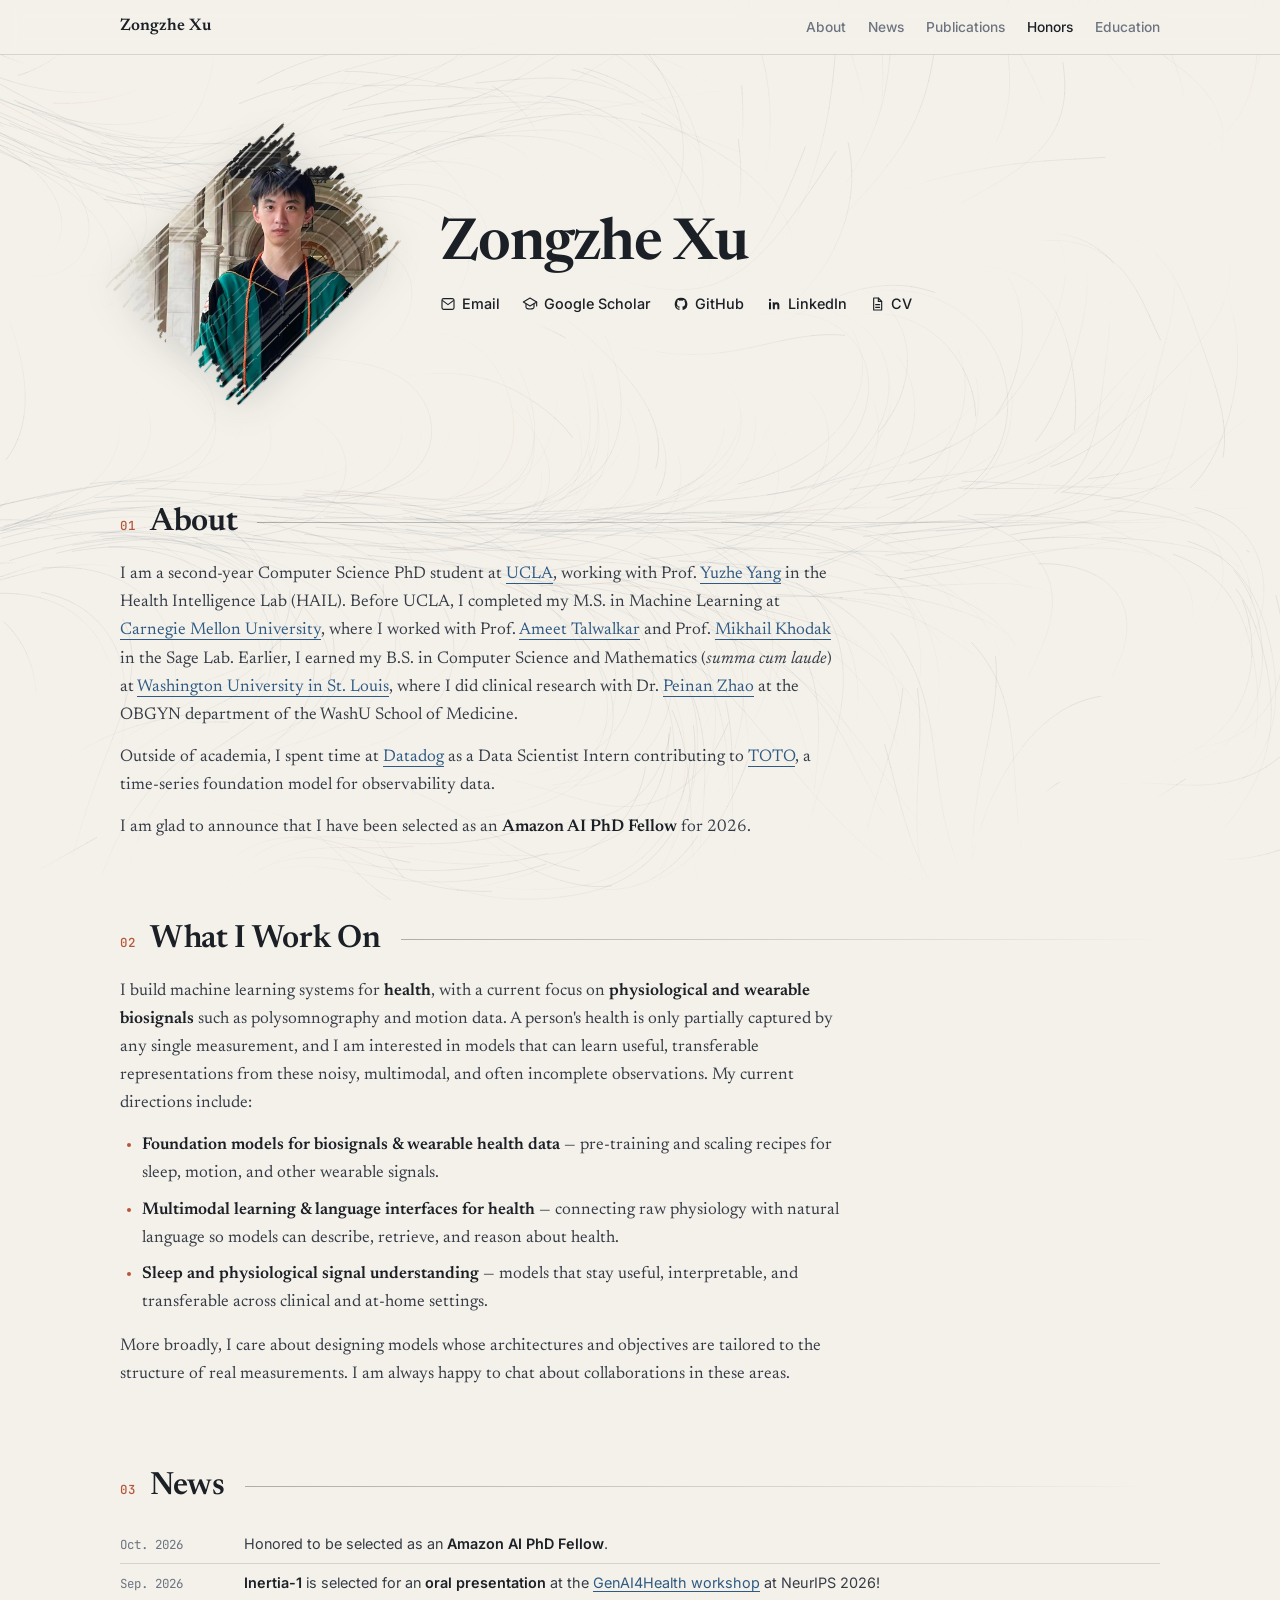
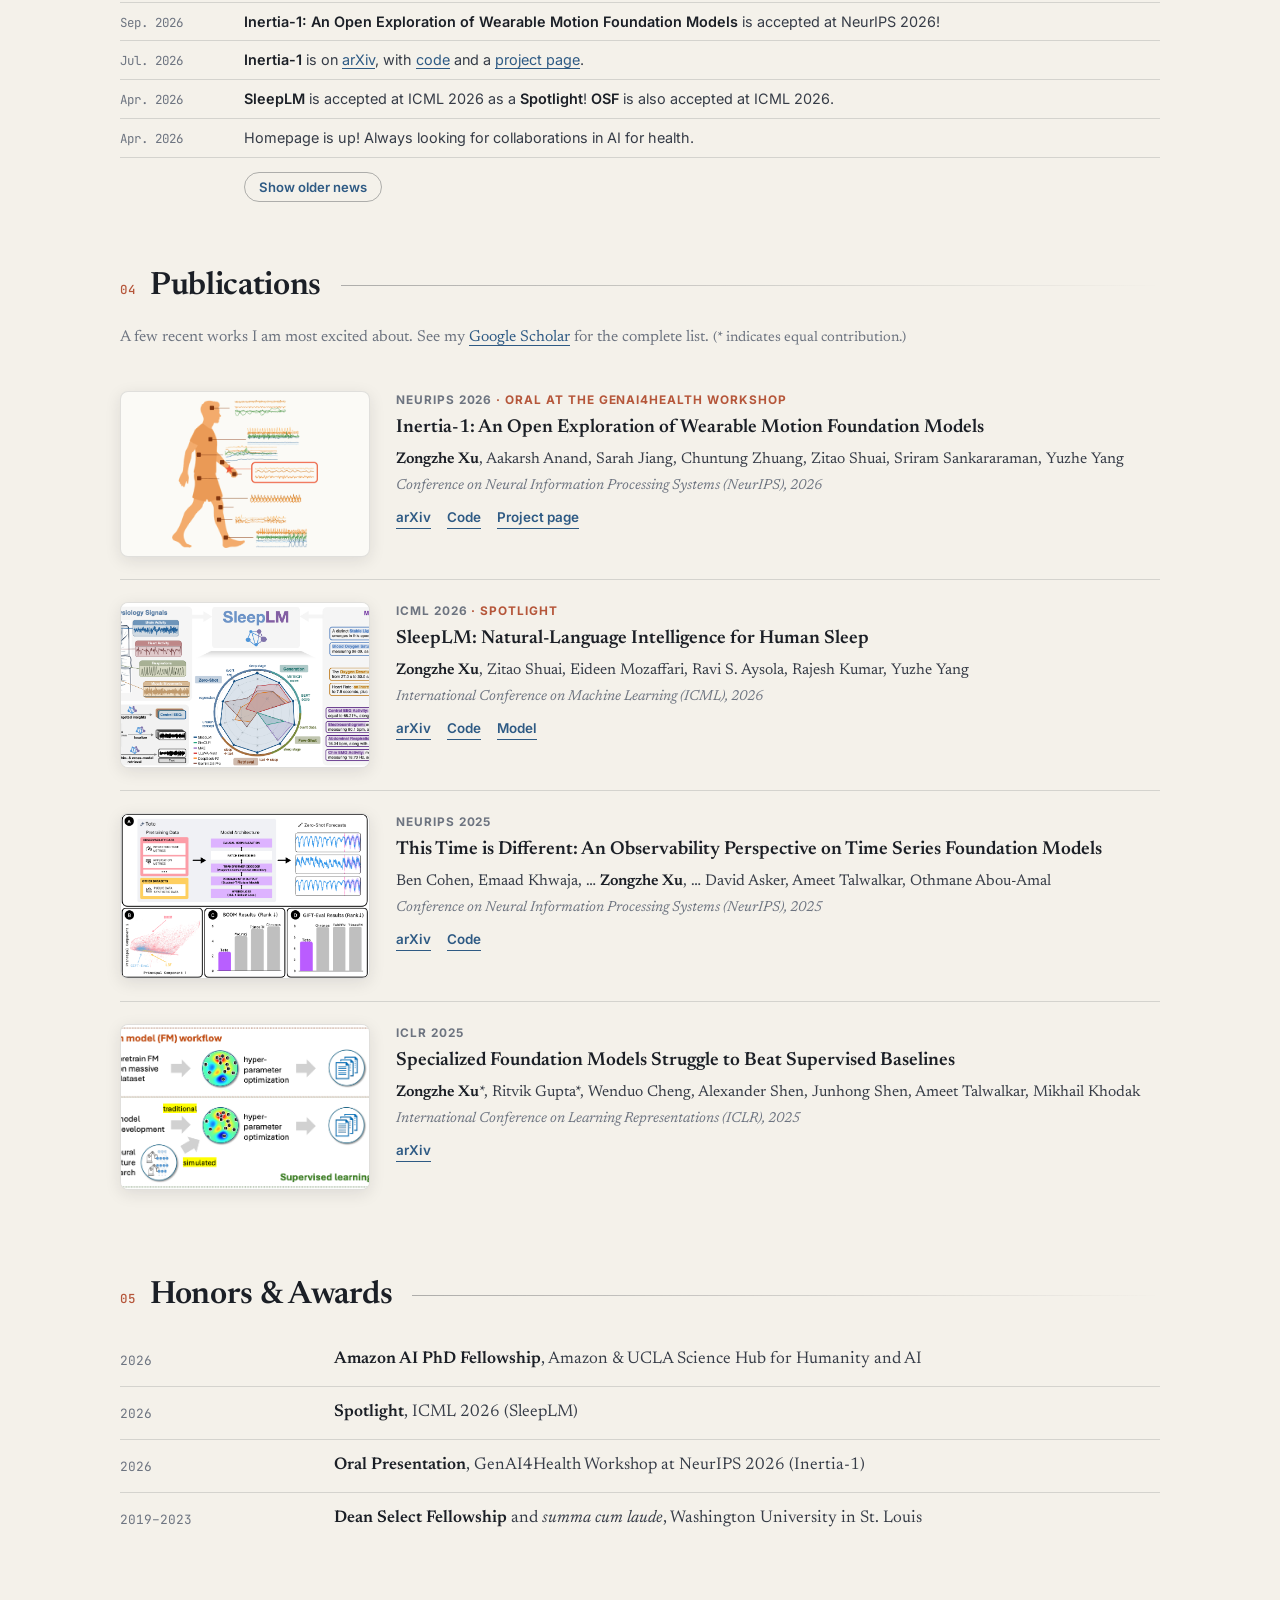
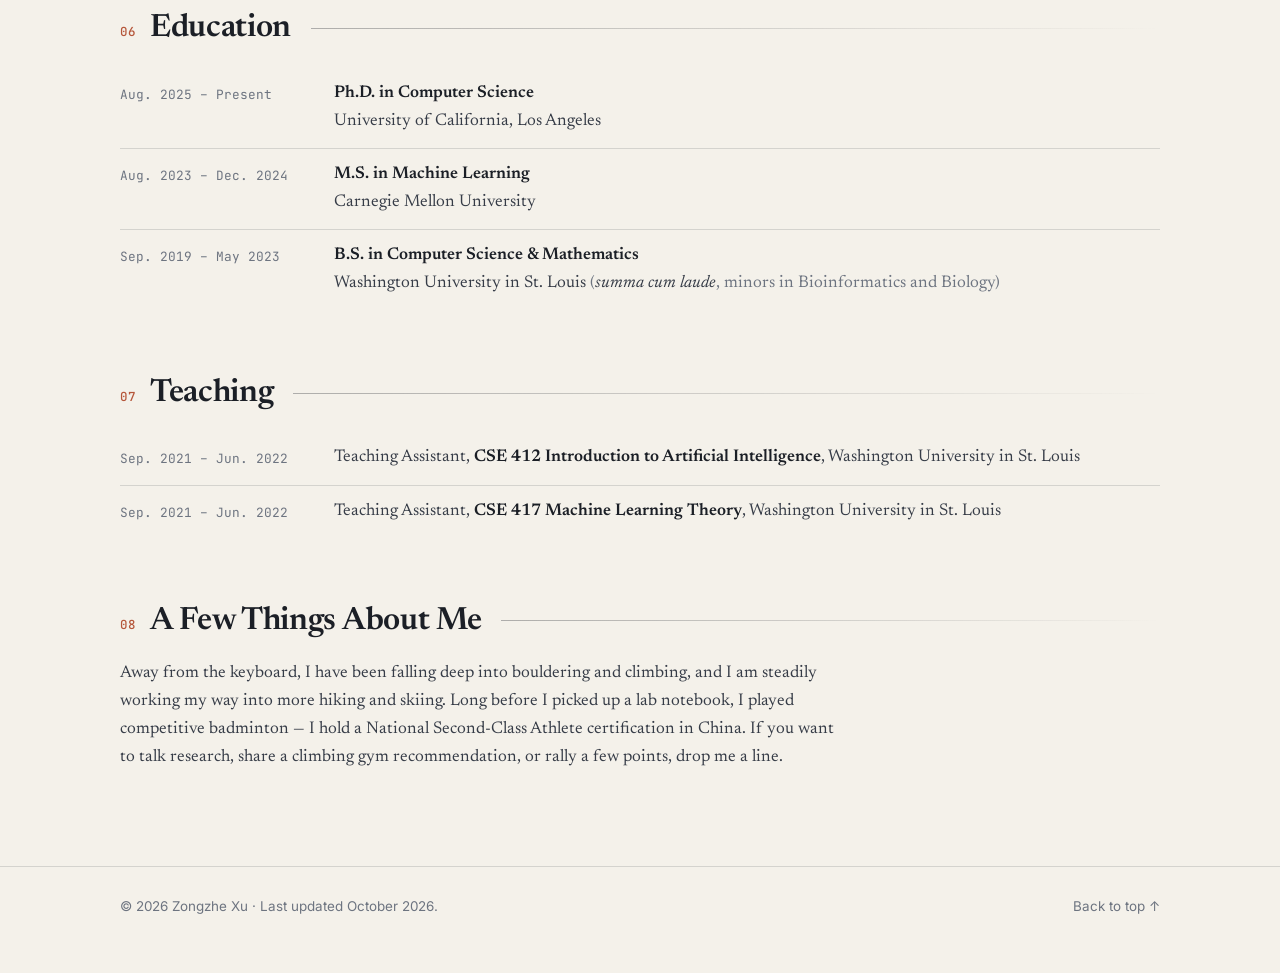
==== commit 8fb0b237: "Larger brush swipe so the face is fully inside Co-Authored-By: Claude Fable 5.1 <noreply@anthropic.c" ====
--- a/index.html
+++ b/index.html
@@ -38,78 +38,94 @@
   <!-- ===================== HERO ===================== -->
   <header class="hero" id="top">
     <div class="container hero-inner">
-      <svg class="avatar" viewBox="0 0 340 340" width="260" height="260" role="img" aria-label="Portrait of Zongzhe Xu">
+      <svg class="avatar" viewBox="0 0 420 420" width="300" height="300" role="img" aria-label="Portrait of Zongzhe Xu">
         <defs>
           <filter id="brush-rough" x="-20%" y="-20%" width="140%" height="140%">
             <feTurbulence type="fractalNoise" baseFrequency="0.08" numOctaves="2" seed="4" result="n" />
             <feDisplacementMap in="SourceGraphic" in2="n" scale="4" xChannelSelector="R" yChannelSelector="G" />
           </filter>
-          <mask id="brush-mask" maskUnits="userSpaceOnUse" x="0" y="0" width="340" height="340">
+          <mask id="brush-mask" maskUnits="userSpaceOnUse" x="0" y="0" width="420" height="420">
             <!-- one swipe of a flat brush at 45 degrees: each line is a bristle -->
-            <g transform="translate(170 170) rotate(-45)" stroke="#fff" stroke-linecap="round" filter="url(#brush-rough)">
-              <line x1="-127.6" y1="-84.1" x2="86.4" y2="-84.1" stroke-width="4.1" />
-              <line x1="-127.6" y1="-86.0" x2="-148.7" y2="-84.5" stroke-width="1.4" />
-              <line x1="-94.3" y1="-78.5" x2="105.8" y2="-78.5" stroke-width="4.1" />
-              <line x1="-141.3" y1="-74.8" x2="100.0" y2="-74.8" stroke-width="3.5" />
-              <line x1="-103.0" y1="-71.8" x2="139.0" y2="-71.8" stroke-width="4.7" />
-              <line x1="-95.1" y1="-66.3" x2="97.3" y2="-66.3" stroke-width="4.3" />
-              <line x1="-107.2" y1="-64.4" x2="115.0" y2="-64.4" stroke-width="4.0" />
-              <line x1="-102.6" y1="-61.4" x2="123.8" y2="-61.4" stroke-width="3.9" />
-              <line x1="-129.7" y1="-55.0" x2="139.0" y2="-55.0" stroke-width="4.2" />
-              <line x1="-129.7" y1="-54.3" x2="-150.3" y2="-52.3" stroke-width="1.7" />
-              <line x1="-100.1" y1="-50.7" x2="119.2" y2="-50.7" stroke-width="5.7" />
-              <line x1="119.2" y1="-49.6" x2="133.9" y2="-48.7" stroke-width="1.3" />
-              <line x1="-127.9" y1="-49.0" x2="130.8" y2="-49.0" stroke-width="6.0" />
-              <line x1="-110.4" y1="-45.2" x2="117.9" y2="-45.2" stroke-width="5.7" />
-              <line x1="-142.5" y1="-40.8" x2="109.9" y2="-40.8" stroke-width="4.2" />
-              <line x1="-131.3" y1="-38.1" x2="113.7" y2="-38.1" stroke-width="6.2" />
-              <line x1="-131.3" y1="-38.5" x2="-141.9" y2="-37.3" stroke-width="2.1" />
-              <line x1="-113.7" y1="-34.1" x2="126.5" y2="-34.1" stroke-width="5.6" />
-              <line x1="-121.9" y1="-29.9" x2="104.3" y2="-29.9" stroke-width="6.4" />
-              <line x1="-144.1" y1="-25.4" x2="110.5" y2="-25.4" stroke-width="5.0" />
-              <line x1="-113.7" y1="-19.8" x2="105.0" y2="-19.8" stroke-width="6.0" />
-              <line x1="-138.4" y1="-18.0" x2="110.2" y2="-18.0" stroke-width="4.8" />
-              <line x1="-130.6" y1="-12.4" x2="108.8" y2="-12.4" stroke-width="6.4" />
-              <line x1="-121.7" y1="-9.6" x2="121.7" y2="-9.6" stroke-width="6.2" />
-              <line x1="-133.2" y1="-4.9" x2="131.3" y2="-4.9" stroke-width="5.3" />
-              <line x1="-140.6" y1="-2.8" x2="129.7" y2="-2.8" stroke-width="5.6" />
-              <line x1="-135.4" y1="1.3" x2="134.9" y2="1.3" stroke-width="7.1" />
-              <line x1="-135.4" y1="-0.3" x2="-147.6" y2="4.0" stroke-width="2.1" />
-              <line x1="-101.3" y1="5.7" x2="143.3" y2="5.7" stroke-width="6.5" />
-              <line x1="-125.2" y1="9.1" x2="147.7" y2="9.1" stroke-width="5.5" />
-              <line x1="-140.1" y1="13.4" x2="130.8" y2="13.4" stroke-width="5.2" />
-              <line x1="130.8" y1="11.5" x2="145.8" y2="10.7" stroke-width="1.9" />
-              <line x1="-124.5" y1="18.0" x2="125.4" y2="18.0" stroke-width="6.7" />
-              <line x1="125.4" y1="18.1" x2="134.1" y2="16.1" stroke-width="1.7" />
-              <line x1="-114.6" y1="21.4" x2="146.2" y2="21.4" stroke-width="5.9" />
-              <line x1="-124.0" y1="25.9" x2="113.1" y2="25.9" stroke-width="5.5" />
-              <line x1="-124.4" y1="28.3" x2="133.0" y2="28.3" stroke-width="5.5" />
-              <line x1="133.0" y1="27.7" x2="143.3" y2="28.8" stroke-width="1.5" />
-              <line x1="-126.3" y1="33.7" x2="126.1" y2="33.7" stroke-width="4.7" />
-              <line x1="-115.5" y1="36.2" x2="132.7" y2="36.2" stroke-width="4.3" />
-              <line x1="-126.9" y1="41.7" x2="118.1" y2="41.7" stroke-width="5.4" />
-              <line x1="118.1" y1="41.2" x2="139.2" y2="44.3" stroke-width="2.2" />
-              <line x1="-126.5" y1="43.0" x2="136.4" y2="43.0" stroke-width="6.0" />
-              <line x1="-98.2" y1="47.4" x2="118.4" y2="47.4" stroke-width="4.2" />
-              <line x1="118.4" y1="47.7" x2="140.3" y2="49.9" stroke-width="2.3" />
-              <line x1="-101.9" y1="52.9" x2="118.6" y2="52.9" stroke-width="5.8" />
-              <line x1="118.6" y1="53.4" x2="133.1" y2="52.9" stroke-width="1.4" />
-              <line x1="-113.5" y1="55.2" x2="144.8" y2="55.2" stroke-width="4.3" />
-              <line x1="-126.2" y1="59.7" x2="131.1" y2="59.7" stroke-width="5.2" />
-              <line x1="-125.2" y1="64.7" x2="114.5" y2="64.7" stroke-width="3.7" />
-              <line x1="114.5" y1="64.6" x2="128.0" y2="65.5" stroke-width="1.9" />
-              <line x1="-109.0" y1="68.2" x2="92.1" y2="68.2" stroke-width="5.3" />
-              <line x1="-113.0" y1="72.6" x2="123.0" y2="72.6" stroke-width="4.7" />
-              <line x1="-113.0" y1="71.2" x2="-131.8" y2="72.6" stroke-width="1.2" />
-              <line x1="-111.9" y1="76.5" x2="115.7" y2="76.5" stroke-width="4.8" opacity="0.81" />
-              <line x1="-104.7" y1="79.2" x2="114.9" y2="79.2" stroke-width="4.1" opacity="0.88" />
-              <line x1="114.9" y1="80.3" x2="131.8" y2="79.0" stroke-width="1.8" />
-              <line x1="-114.2" y1="82.2" x2="118.1" y2="82.2" stroke-width="4.3" opacity="0.72" />
-              <line x1="118.1" y1="81.5" x2="130.7" y2="80.5" stroke-width="1.3" />
+            <g transform="translate(210 210) rotate(-45)" stroke="#fff" stroke-linecap="round" filter="url(#brush-rough)">
+              <line x1="-152.6" y1="-123.8" x2="111.3" y2="-123.8" stroke-width="4.3" />
+              <line x1="-152.6" y1="-125.7" x2="-173.7" y2="-124.2" stroke-width="1.4" />
+              <line x1="-119.0" y1="-117.5" x2="130.6" y2="-117.5" stroke-width="4.3" />
+              <line x1="-166.2" y1="-113.3" x2="124.9" y2="-113.3" stroke-width="3.6" />
+              <line x1="-127.5" y1="-109.7" x2="164.0" y2="-109.7" stroke-width="4.8" />
+              <line x1="-120.1" y1="-103.6" x2="121.9" y2="-103.6" stroke-width="4.3" />
+              <line x1="-131.9" y1="-101.1" x2="139.6" y2="-101.1" stroke-width="4.0" />
+              <line x1="-126.9" y1="-97.5" x2="148.2" y2="-97.5" stroke-width="4.0" />
+              <line x1="-154.1" y1="-90.5" x2="163.6" y2="-90.5" stroke-width="4.2" />
+              <line x1="-154.1" y1="-89.8" x2="-174.7" y2="-87.8" stroke-width="1.7" />
+              <line x1="-123.7" y1="-85.6" x2="143.9" y2="-85.6" stroke-width="5.7" />
+              <line x1="143.9" y1="-84.5" x2="158.6" y2="-83.6" stroke-width="1.3" />
+              <line x1="-152.8" y1="-83.3" x2="154.8" y2="-83.3" stroke-width="5.9" />
+              <line x1="-135.4" y1="-78.9" x2="142.2" y2="-78.9" stroke-width="5.7" />
+              <line x1="-166.9" y1="-73.9" x2="134.1" y2="-73.9" stroke-width="4.1" />
+              <line x1="-154.2" y1="-70.6" x2="138.3" y2="-70.6" stroke-width="6.2" />
+              <line x1="-154.2" y1="-71.0" x2="-164.8" y2="-69.8" stroke-width="2.1" />
+              <line x1="-137.4" y1="-66.0" x2="149.9" y2="-66.0" stroke-width="5.6" />
+              <line x1="-145.4" y1="-61.2" x2="129.1" y2="-61.2" stroke-width="6.3" />
+              <line x1="-167.9" y1="-56.1" x2="133.1" y2="-56.1" stroke-width="4.9" />
+              <line x1="-137.1" y1="-49.9" x2="129.8" y2="-49.9" stroke-width="5.8" />
+              <line x1="-162.7" y1="-47.5" x2="134.8" y2="-47.5" stroke-width="4.7" />
+              <line x1="-150.4" y1="-41.3" x2="130.6" y2="-41.3" stroke-width="6.2" />
+              <line x1="-146.6" y1="-37.9" x2="146.6" y2="-37.9" stroke-width="6.0" />
+              <line x1="-156.7" y1="-32.6" x2="156.1" y2="-32.6" stroke-width="5.1" />
+              <line x1="-162.2" y1="-29.9" x2="151.0" y2="-29.9" stroke-width="5.4" />
+              <line x1="-156.1" y1="-25.1" x2="159.7" y2="-25.1" stroke-width="7.0" />
+              <line x1="-156.1" y1="-26.8" x2="-168.3" y2="-22.5" stroke-width="2.1" />
+              <line x1="-125.8" y1="-20.2" x2="167.6" y2="-20.2" stroke-width="6.6" />
+              <line x1="-150.1" y1="-16.2" x2="172.6" y2="-16.2" stroke-width="5.7" />
+              <line x1="-165.2" y1="-11.3" x2="156.1" y2="-11.3" stroke-width="5.5" />
+              <line x1="156.1" y1="-13.2" x2="171.1" y2="-14.0" stroke-width="1.9" />
+              <line x1="-149.8" y1="-6.1" x2="151.2" y2="-6.1" stroke-width="7.4" />
+              <line x1="151.2" y1="-6.0" x2="159.9" y2="-8.0" stroke-width="1.7" />
+              <line x1="-146.2" y1="-2.1" x2="171.3" y2="-2.1" stroke-width="6.7" />
+              <line x1="-149.5" y1="3.0" x2="141.9" y2="3.0" stroke-width="6.4" />
+              <line x1="-155.1" y1="6.0" x2="158.0" y2="6.0" stroke-width="6.4" />
+              <line x1="158.0" y1="5.4" x2="168.3" y2="6.5" stroke-width="1.5" />
+              <line x1="-152.2" y1="12.0" x2="151.6" y2="12.0" stroke-width="5.5" />
+              <line x1="-145.3" y1="15.1" x2="162.1" y2="15.1" stroke-width="5.0" />
+              <line x1="-152.1" y1="21.2" x2="148.1" y2="21.2" stroke-width="6.4" />
+              <line x1="148.1" y1="20.7" x2="169.3" y2="23.8" stroke-width="2.2" />
+              <line x1="-156.8" y1="23.1" x2="162.6" y2="23.1" stroke-width="7.1" />
+              <line x1="-130.1" y1="28.1" x2="147.2" y2="28.1" stroke-width="5.0" />
+              <line x1="147.2" y1="28.4" x2="169.1" y2="30.6" stroke-width="2.3" />
+              <line x1="-128.8" y1="34.2" x2="146.1" y2="34.2" stroke-width="7.0" />
+              <line x1="146.1" y1="34.7" x2="160.6" y2="34.2" stroke-width="1.4" />
+              <line x1="-139.9" y1="37.1" x2="170.2" y2="37.1" stroke-width="5.1" />
+              <line x1="-151.7" y1="42.2" x2="156.2" y2="42.2" stroke-width="6.4" />
+              <line x1="-156.7" y1="47.9" x2="146.5" y2="47.9" stroke-width="4.6" />
+              <line x1="146.5" y1="47.7" x2="160.0" y2="48.6" stroke-width="1.9" />
+              <line x1="-135.3" y1="51.9" x2="125.7" y2="51.9" stroke-width="6.5" />
+              <line x1="-139.4" y1="57.0" x2="151.2" y2="57.0" stroke-width="5.9" />
+              <line x1="-139.4" y1="55.5" x2="-158.2" y2="56.9" stroke-width="1.2" />
+              <line x1="-137.0" y1="61.5" x2="141.8" y2="61.5" stroke-width="6.1" opacity="0.81" />
+              <line x1="-134.9" y1="64.8" x2="144.3" y2="64.8" stroke-width="5.2" opacity="0.88" />
+              <line x1="144.3" y1="65.8" x2="161.2" y2="64.5" stroke-width="1.8" />
+              <line x1="-143.6" y1="68.4" x2="145.1" y2="68.4" stroke-width="5.4" opacity="0.72" />
+              <line x1="145.1" y1="67.7" x2="157.7" y2="66.7" stroke-width="1.3" />
+              <line x1="-136.4" y1="72.7" x2="162.4" y2="72.7" stroke-width="4.4" />
+              <line x1="-154.2" y1="77.2" x2="134.5" y2="77.2" stroke-width="4.5" />
+              <line x1="-148.5" y1="82.7" x2="140.8" y2="82.7" stroke-width="5.6" opacity="0.72" />
+              <line x1="-154.8" y1="87.9" x2="127.4" y2="87.9" stroke-width="5.3" />
+              <line x1="127.4" y1="87.4" x2="142.3" y2="86.5" stroke-width="2.3" />
+              <line x1="-127.6" y1="90.9" x2="158.0" y2="90.9" stroke-width="4.5" />
+              <line x1="-129.7" y1="96.5" x2="146.4" y2="96.5" stroke-width="5.6" />
+              <line x1="-126.2" y1="101.1" x2="154.5" y2="101.1" stroke-width="4.7" />
+              <line x1="-126.2" y1="102.6" x2="-138.9" y2="102.1" stroke-width="1.5" />
+              <line x1="-162.6" y1="105.4" x2="151.0" y2="105.4" stroke-width="5.2" />
+              <line x1="-128.9" y1="108.9" x2="119.0" y2="108.9" stroke-width="5.4" />
+              <line x1="119.0" y1="108.2" x2="132.3" y2="111.7" stroke-width="1.4" />
+              <line x1="-149.8" y1="113.5" x2="128.3" y2="113.5" stroke-width="4.9" />
+              <line x1="-123.6" y1="119.3" x2="126.3" y2="119.3" stroke-width="4.2" />
+              <line x1="-154.9" y1="121.7" x2="142.1" y2="121.7" stroke-width="3.5" />
+              <line x1="142.1" y1="122.3" x2="162.3" y2="120.4" stroke-width="2.1" />
             </g>
           </mask>
         </defs>
-        <image href="images/profile.png" x="0" y="0" width="340" height="340" preserveAspectRatio="xMidYMid slice" mask="url(#brush-mask)" />
+        <image href="images/profile.png" x="0" y="0" width="420" height="420" preserveAspectRatio="xMidYMid slice" mask="url(#brush-mask)" />
       </svg>
       <div class="hero-text">
         <h1>Zongzhe Xu</h1>
--- a/style.css
+++ b/style.css
@@ -137,8 +137,8 @@
 .avatar {
   flex: 0 0 auto;
   display: block;
-  width: 260px; height: 260px;
-  margin: -10px;
+  width: 300px; height: 300px;
+  margin: -14px;
   filter: drop-shadow(0 8px 18px rgba(27, 31, 38, 0.16));
 }
 .hero-text { flex: 1 1 auto; min-width: 0; }
@@ -271,7 +271,7 @@
   .nav-links a { font-size: 0.8rem; }
   .hero { padding: 40px 0 24px; }
   .hero-inner { flex-direction: column; align-items: flex-start; gap: 22px; }
-  .avatar { width: 190px; height: 190px; margin: -8px; }
+  .avatar { width: 230px; height: 230px; margin: -10px; }
   section { padding: 40px 0 4px; }
   .news li { grid-template-columns: 1fr; row-gap: 2px; }
   .more-btn { margin-left: 0; }
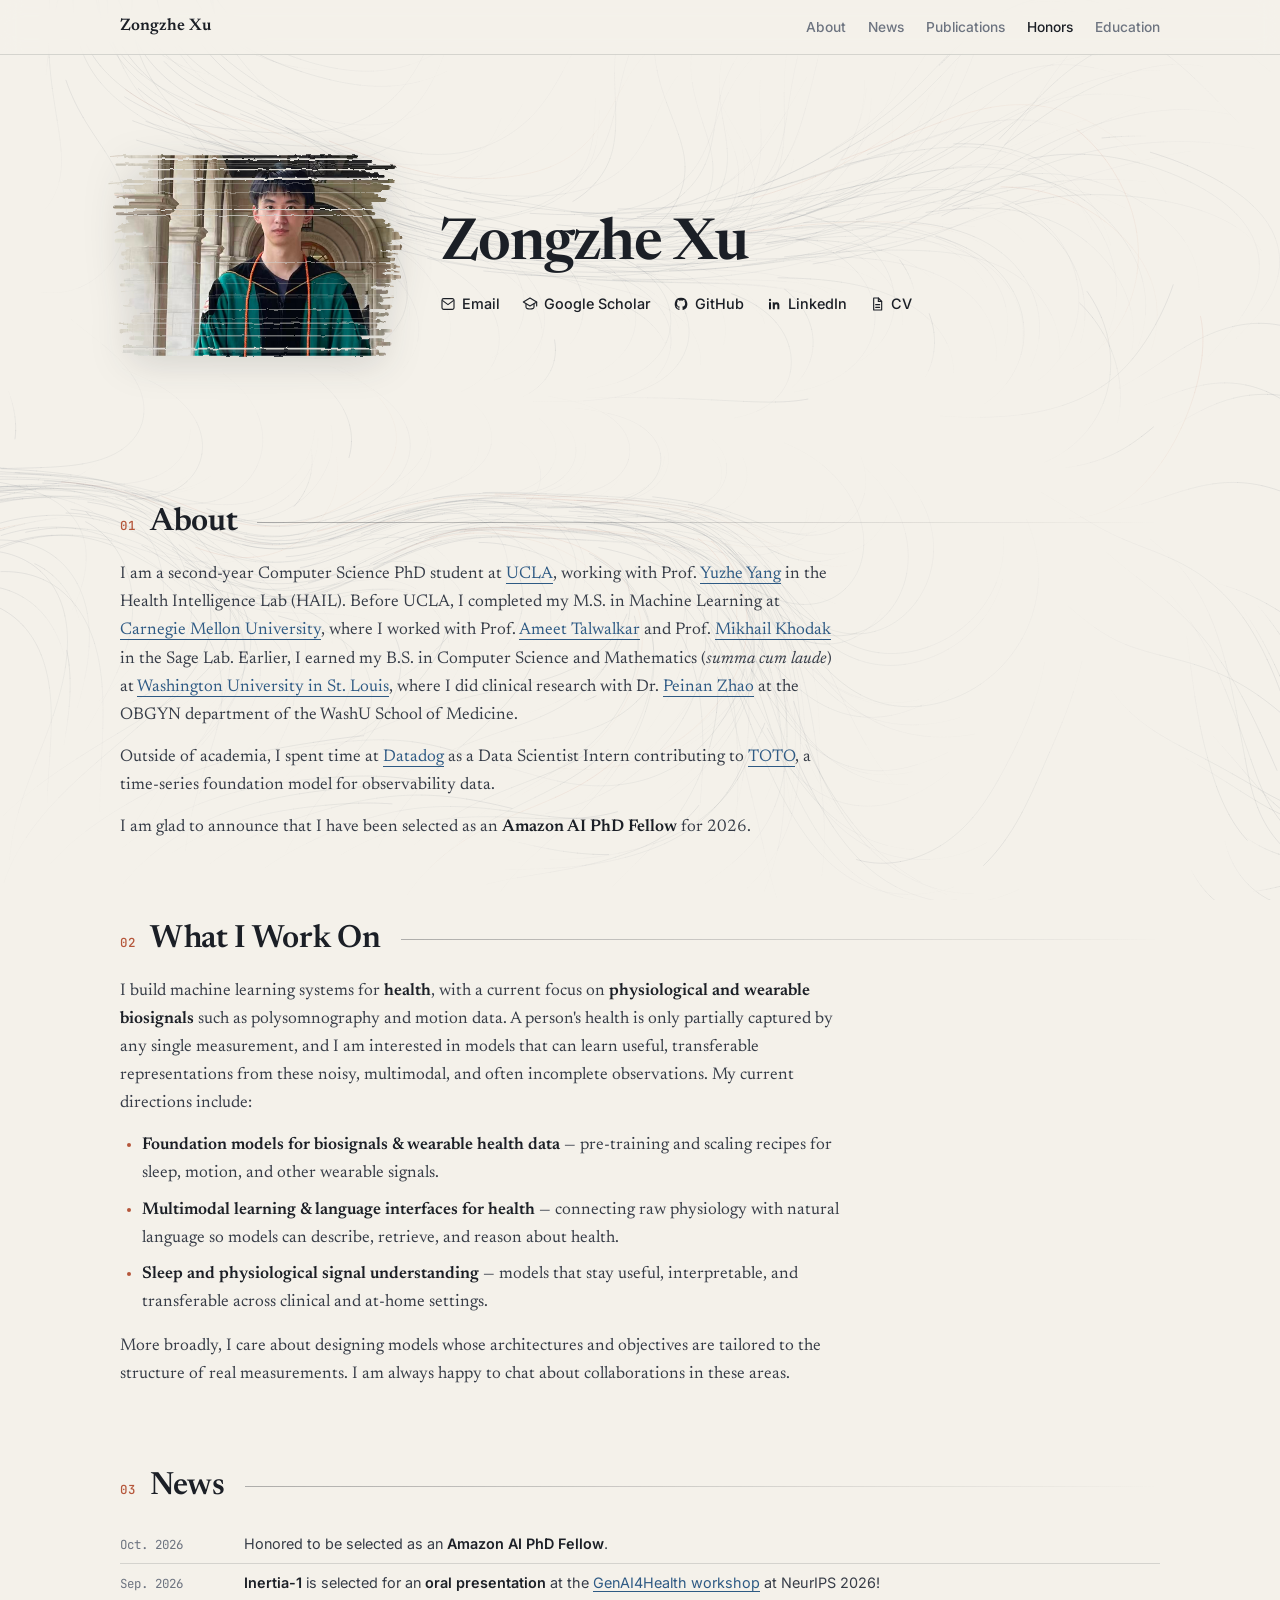
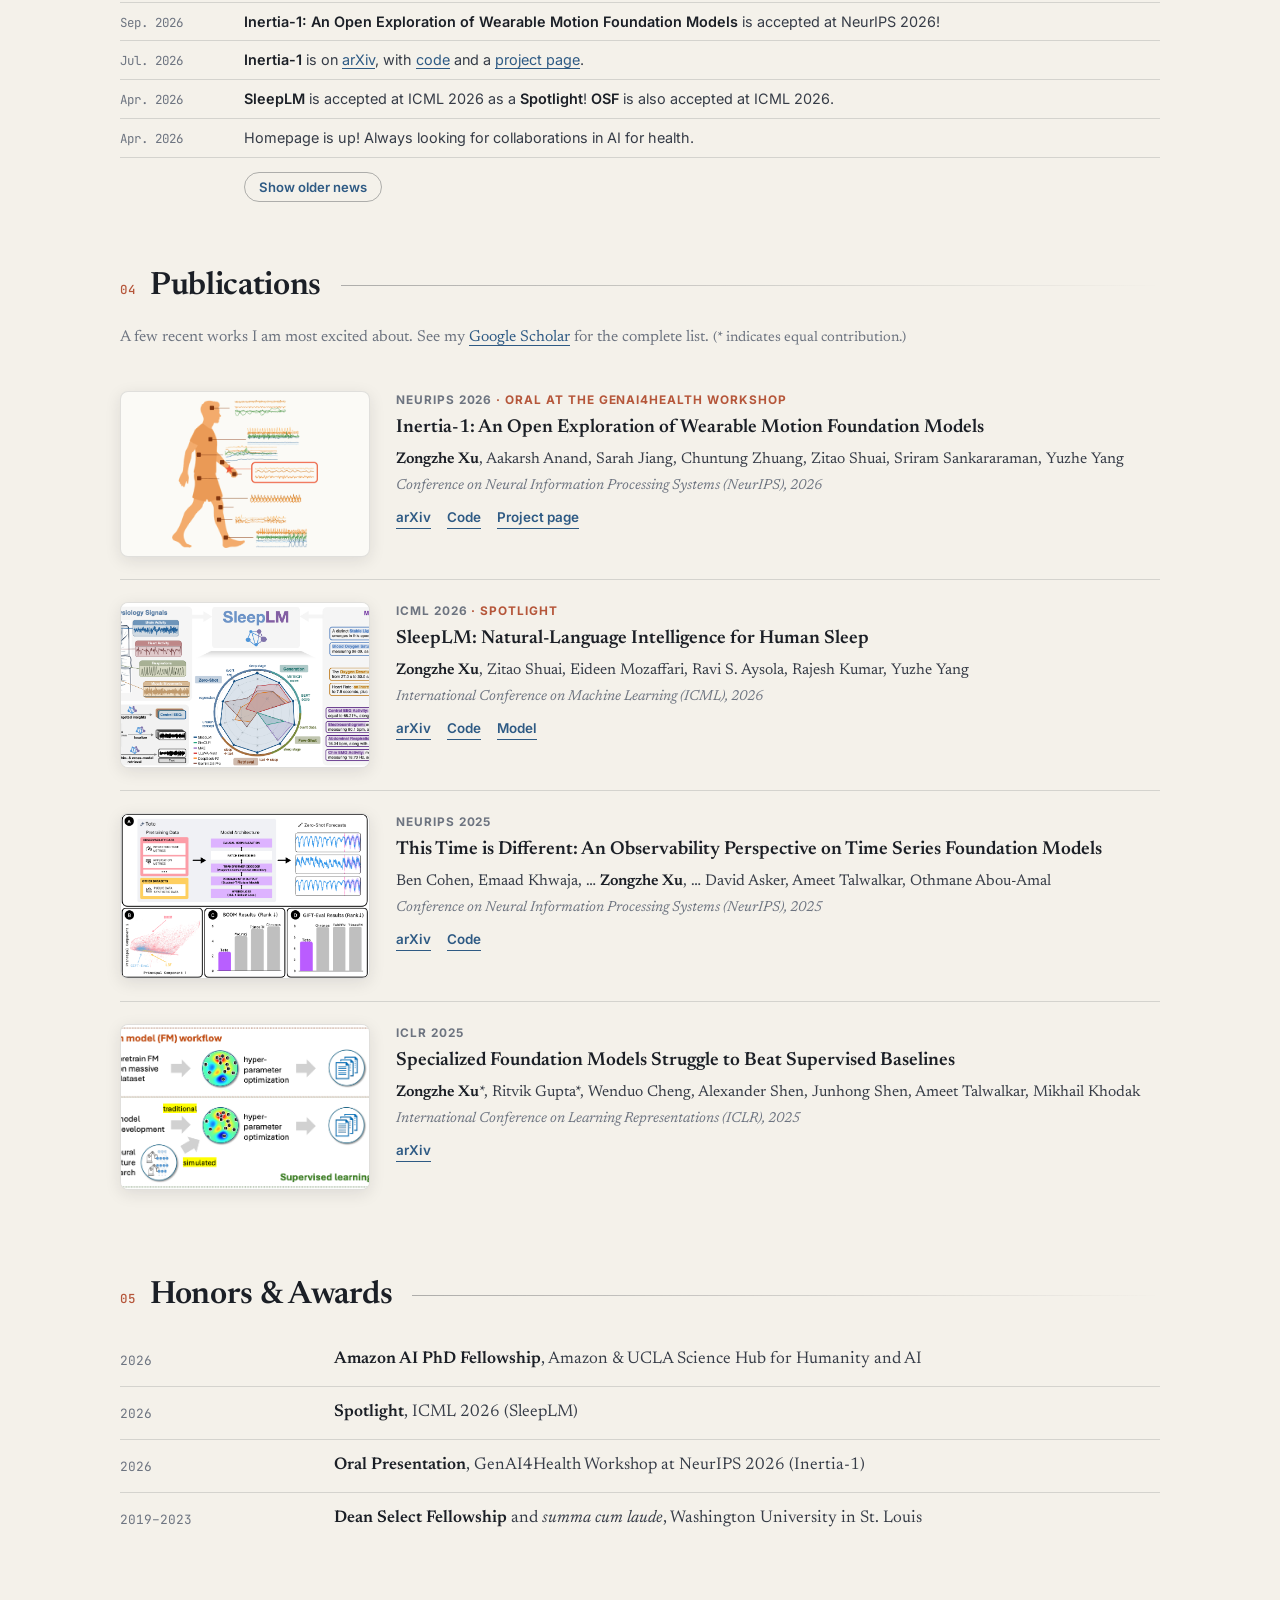
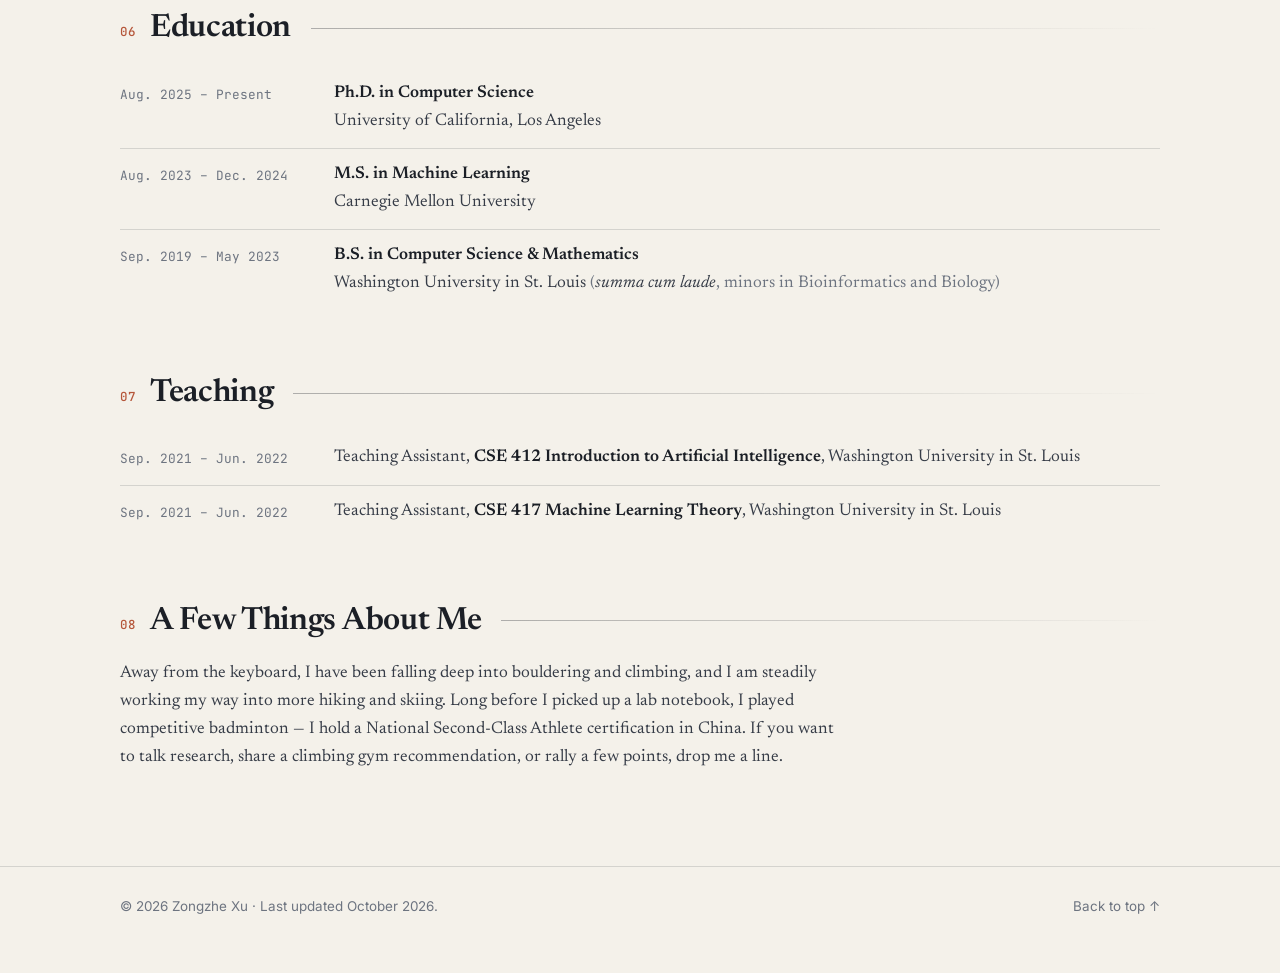
==== commit 7a963a95: "Horizontal brush swipe Co-Authored-By: Claude Fable 5.1 <noreply@anthropic.com>" ====
--- a/index.html
+++ b/index.html
@@ -45,83 +45,86 @@
             <feDisplacementMap in="SourceGraphic" in2="n" scale="4" xChannelSelector="R" yChannelSelector="G" />
           </filter>
           <mask id="brush-mask" maskUnits="userSpaceOnUse" x="0" y="0" width="420" height="420">
-            <!-- one swipe of a flat brush at 45 degrees: each line is a bristle -->
-            <g transform="translate(210 210) rotate(-45)" stroke="#fff" stroke-linecap="round" filter="url(#brush-rough)">
-              <line x1="-152.6" y1="-123.8" x2="111.3" y2="-123.8" stroke-width="4.3" />
-              <line x1="-152.6" y1="-125.7" x2="-173.7" y2="-124.2" stroke-width="1.4" />
-              <line x1="-119.0" y1="-117.5" x2="130.6" y2="-117.5" stroke-width="4.3" />
-              <line x1="-166.2" y1="-113.3" x2="124.9" y2="-113.3" stroke-width="3.6" />
-              <line x1="-127.5" y1="-109.7" x2="164.0" y2="-109.7" stroke-width="4.8" />
-              <line x1="-120.1" y1="-103.6" x2="121.9" y2="-103.6" stroke-width="4.3" />
-              <line x1="-131.9" y1="-101.1" x2="139.6" y2="-101.1" stroke-width="4.0" />
-              <line x1="-126.9" y1="-97.5" x2="148.2" y2="-97.5" stroke-width="4.0" />
-              <line x1="-154.1" y1="-90.5" x2="163.6" y2="-90.5" stroke-width="4.2" />
-              <line x1="-154.1" y1="-89.8" x2="-174.7" y2="-87.8" stroke-width="1.7" />
-              <line x1="-123.7" y1="-85.6" x2="143.9" y2="-85.6" stroke-width="5.7" />
-              <line x1="143.9" y1="-84.5" x2="158.6" y2="-83.6" stroke-width="1.3" />
-              <line x1="-152.8" y1="-83.3" x2="154.8" y2="-83.3" stroke-width="5.9" />
-              <line x1="-135.4" y1="-78.9" x2="142.2" y2="-78.9" stroke-width="5.7" />
-              <line x1="-166.9" y1="-73.9" x2="134.1" y2="-73.9" stroke-width="4.1" />
-              <line x1="-154.2" y1="-70.6" x2="138.3" y2="-70.6" stroke-width="6.2" />
-              <line x1="-154.2" y1="-71.0" x2="-164.8" y2="-69.8" stroke-width="2.1" />
-              <line x1="-137.4" y1="-66.0" x2="149.9" y2="-66.0" stroke-width="5.6" />
-              <line x1="-145.4" y1="-61.2" x2="129.1" y2="-61.2" stroke-width="6.3" />
-              <line x1="-167.9" y1="-56.1" x2="133.1" y2="-56.1" stroke-width="4.9" />
-              <line x1="-137.1" y1="-49.9" x2="129.8" y2="-49.9" stroke-width="5.8" />
-              <line x1="-162.7" y1="-47.5" x2="134.8" y2="-47.5" stroke-width="4.7" />
-              <line x1="-150.4" y1="-41.3" x2="130.6" y2="-41.3" stroke-width="6.2" />
-              <line x1="-146.6" y1="-37.9" x2="146.6" y2="-37.9" stroke-width="6.0" />
-              <line x1="-156.7" y1="-32.6" x2="156.1" y2="-32.6" stroke-width="5.1" />
-              <line x1="-162.2" y1="-29.9" x2="151.0" y2="-29.9" stroke-width="5.4" />
-              <line x1="-156.1" y1="-25.1" x2="159.7" y2="-25.1" stroke-width="7.0" />
-              <line x1="-156.1" y1="-26.8" x2="-168.3" y2="-22.5" stroke-width="2.1" />
-              <line x1="-125.8" y1="-20.2" x2="167.6" y2="-20.2" stroke-width="6.6" />
-              <line x1="-150.1" y1="-16.2" x2="172.6" y2="-16.2" stroke-width="5.7" />
-              <line x1="-165.2" y1="-11.3" x2="156.1" y2="-11.3" stroke-width="5.5" />
-              <line x1="156.1" y1="-13.2" x2="171.1" y2="-14.0" stroke-width="1.9" />
-              <line x1="-149.8" y1="-6.1" x2="151.2" y2="-6.1" stroke-width="7.4" />
-              <line x1="151.2" y1="-6.0" x2="159.9" y2="-8.0" stroke-width="1.7" />
-              <line x1="-146.2" y1="-2.1" x2="171.3" y2="-2.1" stroke-width="6.7" />
-              <line x1="-149.5" y1="3.0" x2="141.9" y2="3.0" stroke-width="6.4" />
-              <line x1="-155.1" y1="6.0" x2="158.0" y2="6.0" stroke-width="6.4" />
-              <line x1="158.0" y1="5.4" x2="168.3" y2="6.5" stroke-width="1.5" />
-              <line x1="-152.2" y1="12.0" x2="151.6" y2="12.0" stroke-width="5.5" />
-              <line x1="-145.3" y1="15.1" x2="162.1" y2="15.1" stroke-width="5.0" />
-              <line x1="-152.1" y1="21.2" x2="148.1" y2="21.2" stroke-width="6.4" />
-              <line x1="148.1" y1="20.7" x2="169.3" y2="23.8" stroke-width="2.2" />
-              <line x1="-156.8" y1="23.1" x2="162.6" y2="23.1" stroke-width="7.1" />
-              <line x1="-130.1" y1="28.1" x2="147.2" y2="28.1" stroke-width="5.0" />
-              <line x1="147.2" y1="28.4" x2="169.1" y2="30.6" stroke-width="2.3" />
-              <line x1="-128.8" y1="34.2" x2="146.1" y2="34.2" stroke-width="7.0" />
-              <line x1="146.1" y1="34.7" x2="160.6" y2="34.2" stroke-width="1.4" />
-              <line x1="-139.9" y1="37.1" x2="170.2" y2="37.1" stroke-width="5.1" />
-              <line x1="-151.7" y1="42.2" x2="156.2" y2="42.2" stroke-width="6.4" />
-              <line x1="-156.7" y1="47.9" x2="146.5" y2="47.9" stroke-width="4.6" />
-              <line x1="146.5" y1="47.7" x2="160.0" y2="48.6" stroke-width="1.9" />
-              <line x1="-135.3" y1="51.9" x2="125.7" y2="51.9" stroke-width="6.5" />
-              <line x1="-139.4" y1="57.0" x2="151.2" y2="57.0" stroke-width="5.9" />
-              <line x1="-139.4" y1="55.5" x2="-158.2" y2="56.9" stroke-width="1.2" />
-              <line x1="-137.0" y1="61.5" x2="141.8" y2="61.5" stroke-width="6.1" opacity="0.81" />
-              <line x1="-134.9" y1="64.8" x2="144.3" y2="64.8" stroke-width="5.2" opacity="0.88" />
-              <line x1="144.3" y1="65.8" x2="161.2" y2="64.5" stroke-width="1.8" />
-              <line x1="-143.6" y1="68.4" x2="145.1" y2="68.4" stroke-width="5.4" opacity="0.72" />
-              <line x1="145.1" y1="67.7" x2="157.7" y2="66.7" stroke-width="1.3" />
-              <line x1="-136.4" y1="72.7" x2="162.4" y2="72.7" stroke-width="4.4" />
-              <line x1="-154.2" y1="77.2" x2="134.5" y2="77.2" stroke-width="4.5" />
-              <line x1="-148.5" y1="82.7" x2="140.8" y2="82.7" stroke-width="5.6" opacity="0.72" />
-              <line x1="-154.8" y1="87.9" x2="127.4" y2="87.9" stroke-width="5.3" />
-              <line x1="127.4" y1="87.4" x2="142.3" y2="86.5" stroke-width="2.3" />
-              <line x1="-127.6" y1="90.9" x2="158.0" y2="90.9" stroke-width="4.5" />
-              <line x1="-129.7" y1="96.5" x2="146.4" y2="96.5" stroke-width="5.6" />
-              <line x1="-126.2" y1="101.1" x2="154.5" y2="101.1" stroke-width="4.7" />
-              <line x1="-126.2" y1="102.6" x2="-138.9" y2="102.1" stroke-width="1.5" />
-              <line x1="-162.6" y1="105.4" x2="151.0" y2="105.4" stroke-width="5.2" />
-              <line x1="-128.9" y1="108.9" x2="119.0" y2="108.9" stroke-width="5.4" />
-              <line x1="119.0" y1="108.2" x2="132.3" y2="111.7" stroke-width="1.4" />
-              <line x1="-149.8" y1="113.5" x2="128.3" y2="113.5" stroke-width="4.9" />
-              <line x1="-123.6" y1="119.3" x2="126.3" y2="119.3" stroke-width="4.2" />
-              <line x1="-154.9" y1="121.7" x2="142.1" y2="121.7" stroke-width="3.5" />
-              <line x1="142.1" y1="122.3" x2="162.3" y2="120.4" stroke-width="2.1" />
+            <!-- one horizontal swipe of a flat brush: each line is a bristle -->
+            <g transform="translate(210 200)" stroke="#fff" stroke-linecap="round" filter="url(#brush-rough)">
+              <line x1="-182.6" y1="-138.7" x2="141.3" y2="-138.7" stroke-width="4.3" />
+              <line x1="-182.6" y1="-140.6" x2="-203.7" y2="-139.1" stroke-width="1.4" />
+              <line x1="-148.9" y1="-132.2" x2="160.6" y2="-132.2" stroke-width="4.2" />
+              <line x1="-196.2" y1="-127.8" x2="154.9" y2="-127.8" stroke-width="3.6" />
+              <line x1="-157.4" y1="-124.0" x2="194.0" y2="-124.0" stroke-width="4.8" />
+              <line x1="-150.0" y1="-117.7" x2="151.8" y2="-117.7" stroke-width="4.3" />
+              <line x1="-161.9" y1="-115.0" x2="169.5" y2="-115.0" stroke-width="4.0" />
+              <line x1="-156.8" y1="-111.2" x2="178.0" y2="-111.2" stroke-width="4.0" />
+              <line x1="-183.9" y1="-104.0" x2="193.5" y2="-104.0" stroke-width="4.2" />
+              <line x1="-183.9" y1="-103.3" x2="-204.5" y2="-101.2" stroke-width="1.7" />
+              <line x1="-153.4" y1="-98.9" x2="173.8" y2="-98.9" stroke-width="5.6" />
+              <line x1="173.8" y1="-97.8" x2="188.6" y2="-96.8" stroke-width="1.3" />
+              <line x1="-182.8" y1="-96.4" x2="184.6" y2="-96.4" stroke-width="5.9" />
+              <line x1="-165.3" y1="-91.7" x2="172.1" y2="-91.7" stroke-width="5.6" />
+              <line x1="-196.7" y1="-86.6" x2="163.9" y2="-86.6" stroke-width="4.1" />
+              <line x1="-183.7" y1="-83.1" x2="168.2" y2="-83.1" stroke-width="6.1" />
+              <line x1="-183.7" y1="-83.5" x2="-194.3" y2="-82.2" stroke-width="2.1" />
+              <line x1="-167.1" y1="-78.3" x2="179.6" y2="-78.3" stroke-width="5.5" />
+              <line x1="-175.0" y1="-73.2" x2="159.0" y2="-73.2" stroke-width="6.2" />
+              <line x1="-197.6" y1="-68.0" x2="162.5" y2="-68.0" stroke-width="4.8" />
+              <line x1="-166.6" y1="-61.5" x2="159.8" y2="-61.5" stroke-width="5.7" />
+              <line x1="-192.5" y1="-59.0" x2="164.7" y2="-59.0" stroke-width="4.6" />
+              <line x1="-179.1" y1="-52.6" x2="159.8" y2="-52.6" stroke-width="6.1" />
+              <line x1="-176.5" y1="-49.0" x2="176.6" y2="-49.0" stroke-width="5.9" />
+              <line x1="-186.3" y1="-43.4" x2="186.1" y2="-43.4" stroke-width="5.0" />
+              <line x1="-191.4" y1="-40.5" x2="180.1" y2="-40.5" stroke-width="5.3" />
+              <line x1="-184.9" y1="-35.6" x2="189.6" y2="-35.6" stroke-width="6.8" />
+              <line x1="-184.9" y1="-37.3" x2="-197.1" y2="-32.9" stroke-width="2.1" />
+              <line x1="-155.5" y1="-30.4" x2="197.2" y2="-30.4" stroke-width="6.4" />
+              <line x1="-179.9" y1="-26.2" x2="202.4" y2="-26.2" stroke-width="5.5" />
+              <line x1="-195.1" y1="-21.1" x2="185.9" y2="-21.1" stroke-width="5.4" />
+              <line x1="185.9" y1="-23.0" x2="200.9" y2="-23.9" stroke-width="1.9" />
+              <line x1="-179.7" y1="-15.7" x2="180.9" y2="-15.7" stroke-width="7.2" />
+              <line x1="180.9" y1="-15.6" x2="189.6" y2="-17.6" stroke-width="1.7" />
+              <line x1="-174.3" y1="-11.5" x2="201.3" y2="-11.5" stroke-width="6.5" />
+              <line x1="-179.5" y1="-6.3" x2="171.7" y2="-6.3" stroke-width="6.3" />
+              <line x1="-185.7" y1="-3.0" x2="188.0" y2="-3.0" stroke-width="6.5" />
+              <line x1="188.0" y1="-3.6" x2="198.3" y2="-2.5" stroke-width="1.5" />
+              <line x1="-182.4" y1="3.2" x2="181.8" y2="3.2" stroke-width="5.7" />
+              <line x1="-176.5" y1="6.5" x2="193.2" y2="6.5" stroke-width="5.2" />
+              <line x1="-182.1" y1="12.8" x2="179.4" y2="12.8" stroke-width="6.6" />
+              <line x1="179.4" y1="12.3" x2="200.6" y2="15.4" stroke-width="2.2" />
+              <line x1="-188.1" y1="14.9" x2="192.9" y2="14.9" stroke-width="7.3" />
+              <line x1="-161.8" y1="20.1" x2="178.2" y2="20.1" stroke-width="5.1" />
+              <line x1="178.2" y1="20.4" x2="200.1" y2="22.6" stroke-width="2.3" />
+              <line x1="-159.3" y1="26.4" x2="176.7" y2="26.4" stroke-width="7.3" />
+              <line x1="176.7" y1="26.9" x2="191.2" y2="26.4" stroke-width="1.4" />
+              <line x1="-170.2" y1="29.5" x2="200.3" y2="29.5" stroke-width="5.3" />
+              <line x1="-181.8" y1="34.8" x2="186.2" y2="34.8" stroke-width="6.6" />
+              <line x1="-188.3" y1="40.7" x2="178.2" y2="40.7" stroke-width="4.7" />
+              <line x1="178.2" y1="40.5" x2="191.7" y2="41.4" stroke-width="1.9" />
+              <line x1="-165.7" y1="44.9" x2="157.8" y2="44.9" stroke-width="6.8" />
+              <line x1="-169.7" y1="50.2" x2="182.0" y2="50.2" stroke-width="6.1" />
+              <line x1="-169.7" y1="48.7" x2="-188.5" y2="50.1" stroke-width="1.2" />
+              <line x1="-167.0" y1="54.9" x2="172.0" y2="54.9" stroke-width="6.3" opacity="0.81" />
+              <line x1="-166.1" y1="58.4" x2="175.4" y2="58.4" stroke-width="5.4" opacity="0.88" />
+              <line x1="175.4" y1="59.4" x2="192.3" y2="58.1" stroke-width="1.8" />
+              <line x1="-174.7" y1="62.2" x2="175.6" y2="62.2" stroke-width="5.7" />
+              <line x1="-175.5" y1="66.7" x2="169.7" y2="66.7" stroke-width="4.7" />
+              <line x1="-167.8" y1="71.5" x2="186.7" y2="71.5" stroke-width="5.8" />
+              <line x1="-167.8" y1="70.4" x2="-183.8" y2="70.0" stroke-width="1.7" />
+              <line x1="-156.8" y1="77.9" x2="156.4" y2="77.9" stroke-width="5.6" />
+              <line x1="-160.1" y1="81.9" x2="183.0" y2="81.9" stroke-width="5.7" />
+              <line x1="-171.5" y1="85.6" x2="165.8" y2="85.6" stroke-width="4.7" />
+              <line x1="-171.9" y1="91.0" x2="171.6" y2="91.0" stroke-width="5.4" />
+              <line x1="171.6" y1="91.0" x2="181.1" y2="93.8" stroke-width="1.5" />
+              <line x1="-171.1" y1="96.8" x2="168.0" y2="96.8" stroke-width="4.0" />
+              <line x1="-171.1" y1="95.7" x2="-191.2" y2="95.8" stroke-width="2.0" />
+              <line x1="-177.7" y1="99.5" x2="166.7" y2="99.5" stroke-width="5.1" />
+              <line x1="-188.6" y1="104.9" x2="188.1" y2="104.9" stroke-width="5.1" />
+              <line x1="-158.9" y1="108.9" x2="177.9" y2="108.9" stroke-width="5.0" />
+              <line x1="-174.6" y1="115.2" x2="145.3" y2="115.2" stroke-width="5.5" />
+              <line x1="-154.1" y1="119.0" x2="175.5" y2="119.0" stroke-width="4.4" />
+              <line x1="-154.1" y1="117.7" x2="-163.6" y2="118.9" stroke-width="1.3" />
+              <line x1="-154.9" y1="123.1" x2="187.1" y2="123.1" stroke-width="5.3" />
+              <line x1="-184.6" y1="126.8" x2="165.4" y2="126.8" stroke-width="4.0" />
+              <line x1="-185.0" y1="133.5" x2="169.7" y2="133.5" stroke-width="5.1" opacity="0.83" />
+              <line x1="-169.3" y1="137.7" x2="179.7" y2="137.7" stroke-width="4.0" />
             </g>
           </mask>
         </defs>
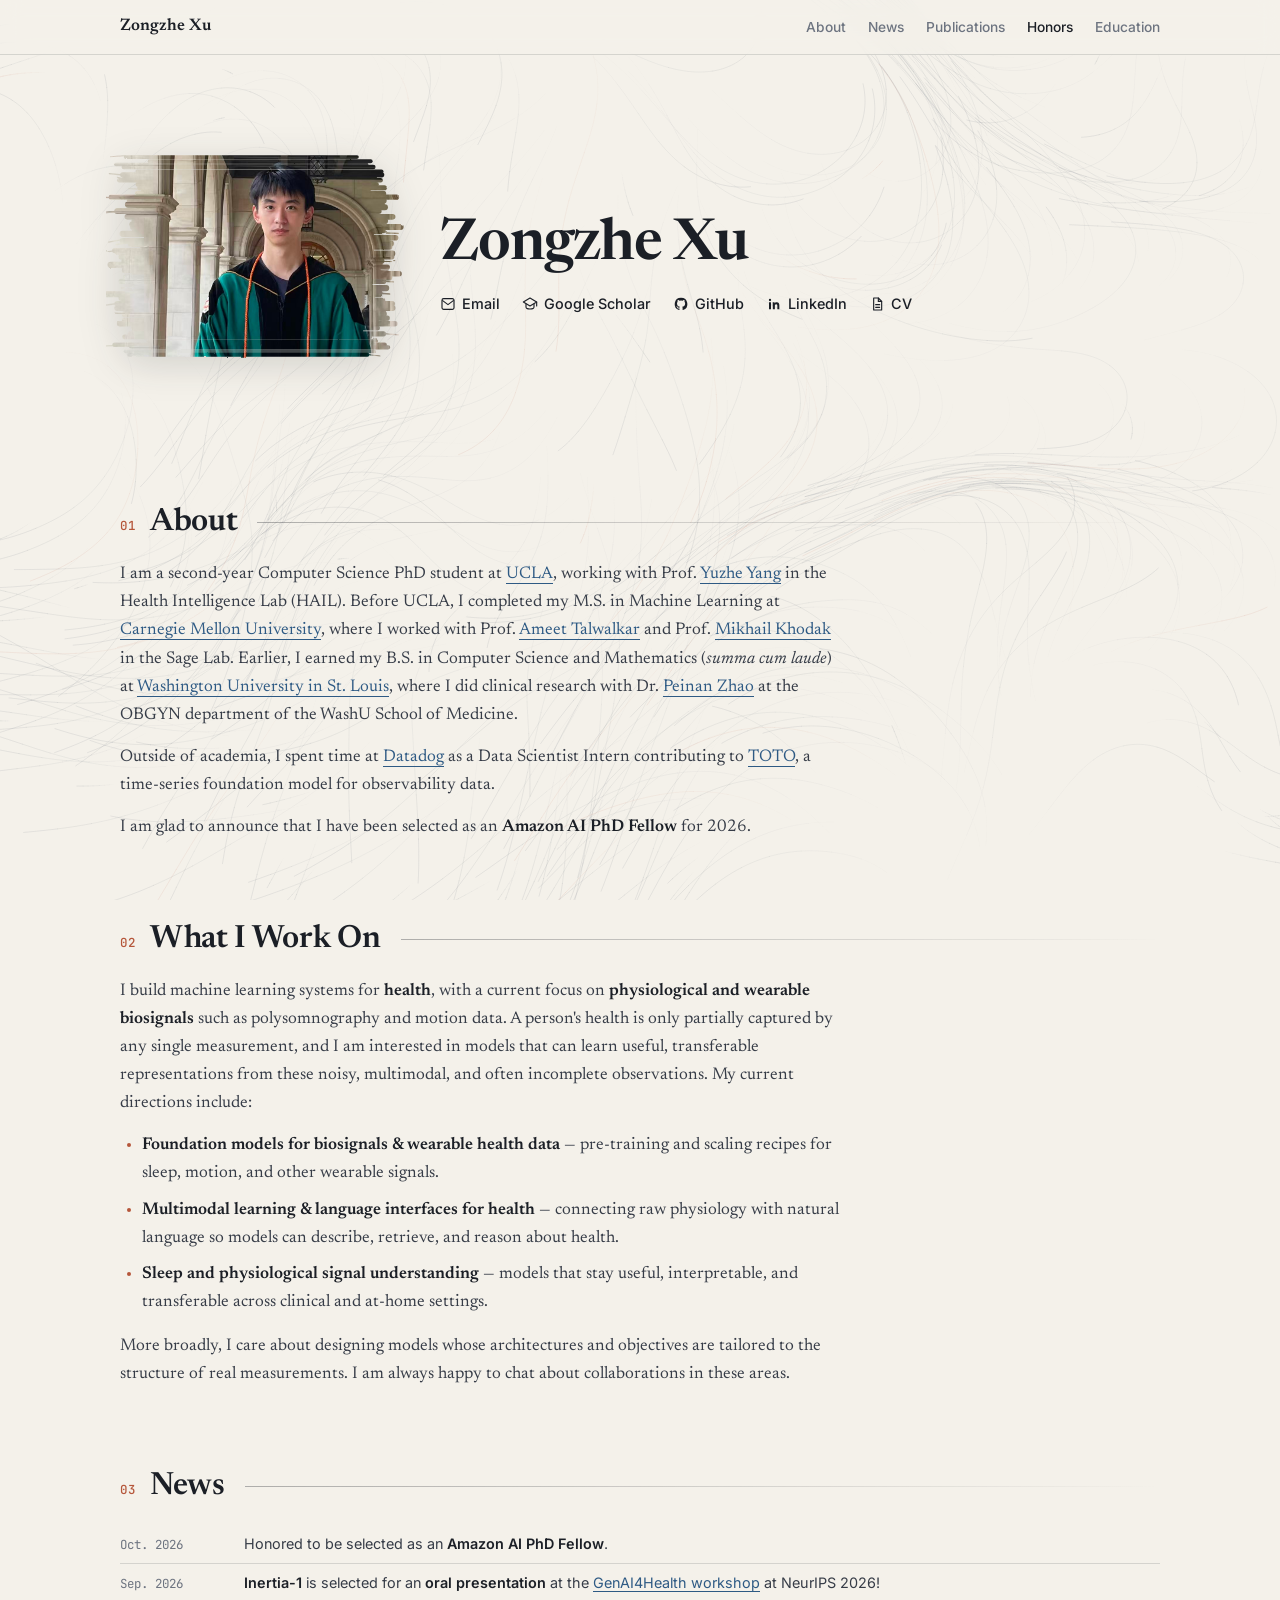
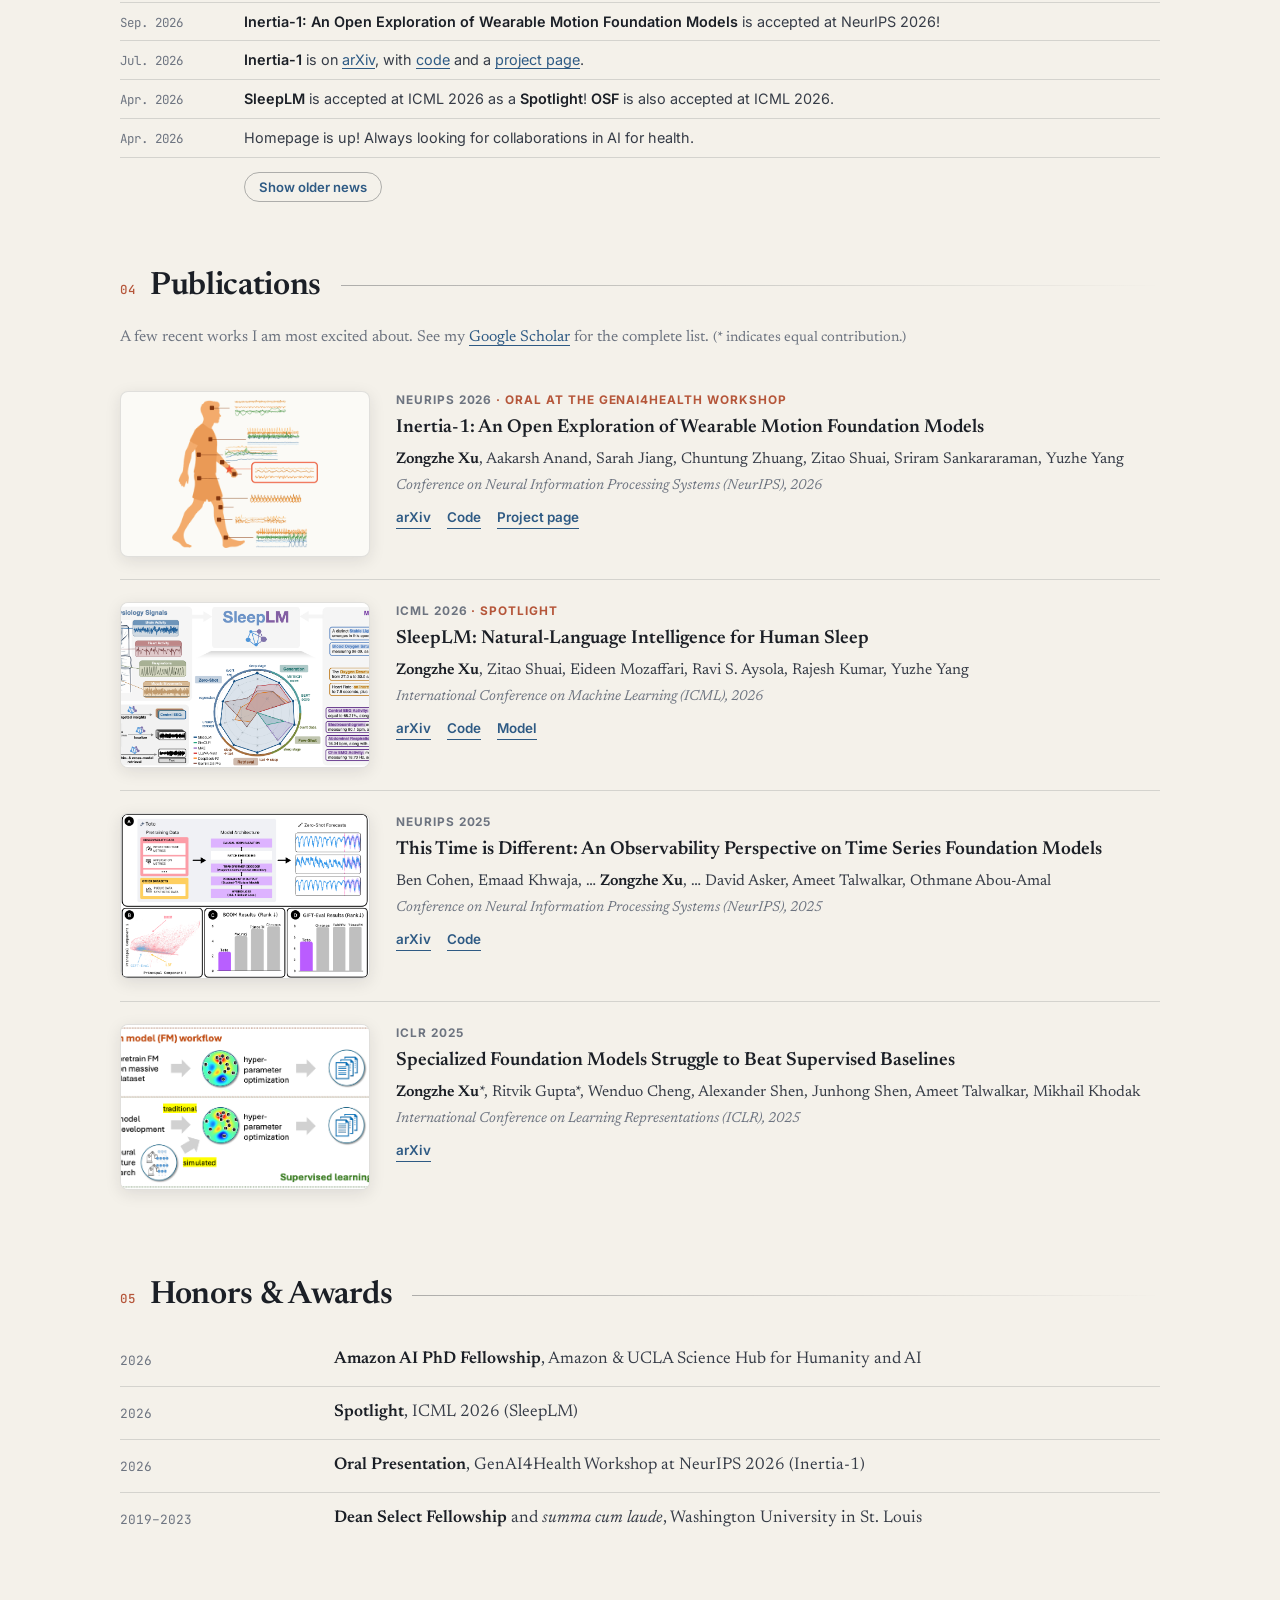
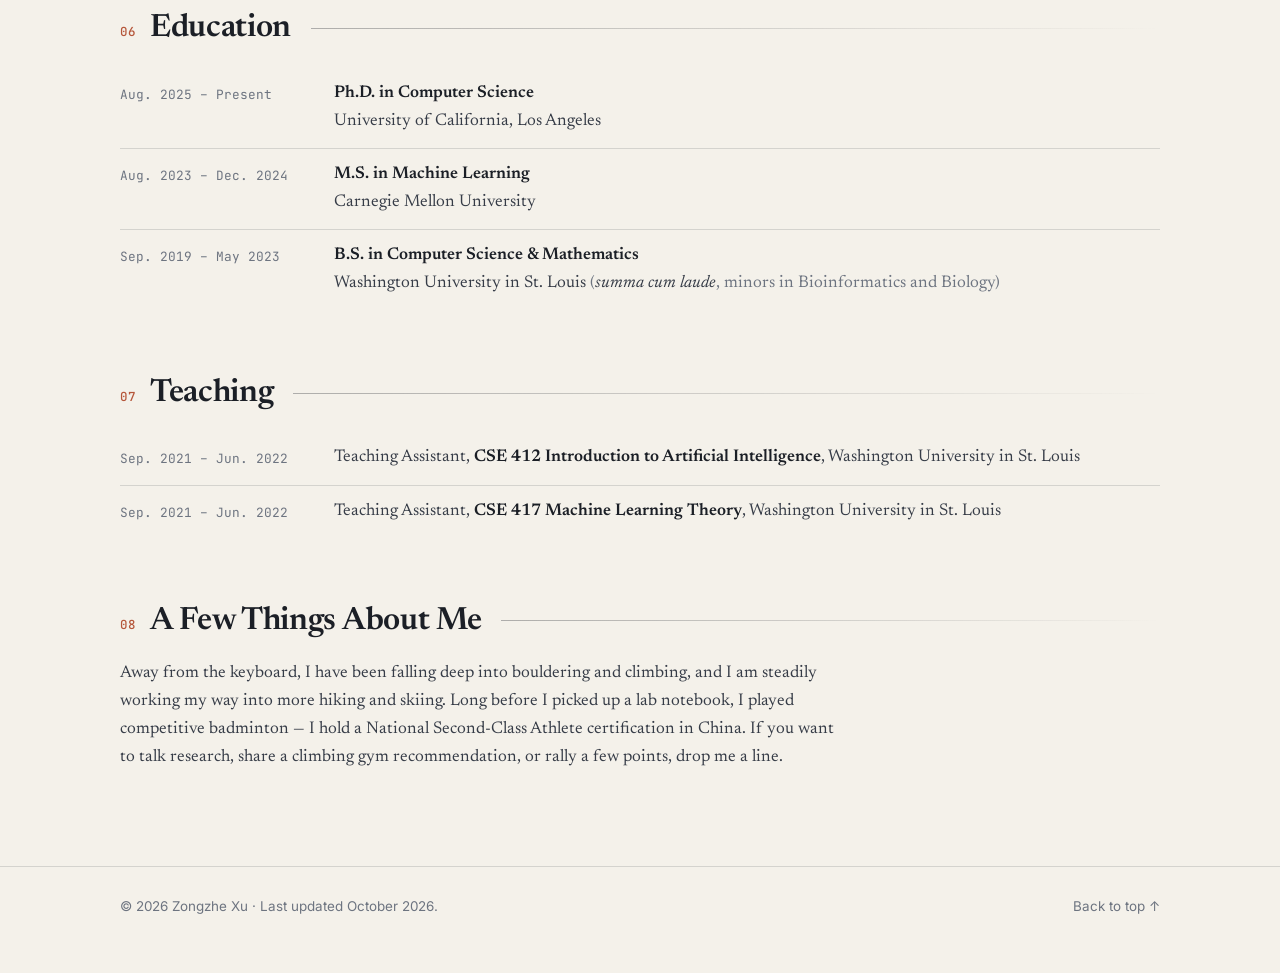
==== commit 524330f9: "Solid swipe core; gaps only at the outer bristles Co-Authored-By: Claude Fable 5.1 <noreply@anthropi" ====
--- a/index.html
+++ b/index.html
@@ -42,89 +42,95 @@
         <defs>
           <filter id="brush-rough" x="-20%" y="-20%" width="140%" height="140%">
             <feTurbulence type="fractalNoise" baseFrequency="0.08" numOctaves="2" seed="4" result="n" />
-            <feDisplacementMap in="SourceGraphic" in2="n" scale="4" xChannelSelector="R" yChannelSelector="G" />
+            <feDisplacementMap in="SourceGraphic" in2="n" scale="2.5" xChannelSelector="R" yChannelSelector="G" />
           </filter>
           <mask id="brush-mask" maskUnits="userSpaceOnUse" x="0" y="0" width="420" height="420">
             <!-- one horizontal swipe of a flat brush: each line is a bristle -->
             <g transform="translate(210 200)" stroke="#fff" stroke-linecap="round" filter="url(#brush-rough)">
-              <line x1="-182.6" y1="-138.7" x2="141.3" y2="-138.7" stroke-width="4.3" />
-              <line x1="-182.6" y1="-140.6" x2="-203.7" y2="-139.1" stroke-width="1.4" />
-              <line x1="-148.9" y1="-132.2" x2="160.6" y2="-132.2" stroke-width="4.2" />
-              <line x1="-196.2" y1="-127.8" x2="154.9" y2="-127.8" stroke-width="3.6" />
-              <line x1="-157.4" y1="-124.0" x2="194.0" y2="-124.0" stroke-width="4.8" />
-              <line x1="-150.0" y1="-117.7" x2="151.8" y2="-117.7" stroke-width="4.3" />
-              <line x1="-161.9" y1="-115.0" x2="169.5" y2="-115.0" stroke-width="4.0" />
-              <line x1="-156.8" y1="-111.2" x2="178.0" y2="-111.2" stroke-width="4.0" />
-              <line x1="-183.9" y1="-104.0" x2="193.5" y2="-104.0" stroke-width="4.2" />
-              <line x1="-183.9" y1="-103.3" x2="-204.5" y2="-101.2" stroke-width="1.7" />
-              <line x1="-153.4" y1="-98.9" x2="173.8" y2="-98.9" stroke-width="5.6" />
-              <line x1="173.8" y1="-97.8" x2="188.6" y2="-96.8" stroke-width="1.3" />
-              <line x1="-182.8" y1="-96.4" x2="184.6" y2="-96.4" stroke-width="5.9" />
-              <line x1="-165.3" y1="-91.7" x2="172.1" y2="-91.7" stroke-width="5.6" />
-              <line x1="-196.7" y1="-86.6" x2="163.9" y2="-86.6" stroke-width="4.1" />
-              <line x1="-183.7" y1="-83.1" x2="168.2" y2="-83.1" stroke-width="6.1" />
-              <line x1="-183.7" y1="-83.5" x2="-194.3" y2="-82.2" stroke-width="2.1" />
-              <line x1="-167.1" y1="-78.3" x2="179.6" y2="-78.3" stroke-width="5.5" />
-              <line x1="-175.0" y1="-73.2" x2="159.0" y2="-73.2" stroke-width="6.2" />
-              <line x1="-197.6" y1="-68.0" x2="162.5" y2="-68.0" stroke-width="4.8" />
-              <line x1="-166.6" y1="-61.5" x2="159.8" y2="-61.5" stroke-width="5.7" />
-              <line x1="-192.5" y1="-59.0" x2="164.7" y2="-59.0" stroke-width="4.6" />
-              <line x1="-179.1" y1="-52.6" x2="159.8" y2="-52.6" stroke-width="6.1" />
-              <line x1="-176.5" y1="-49.0" x2="176.6" y2="-49.0" stroke-width="5.9" />
-              <line x1="-186.3" y1="-43.4" x2="186.1" y2="-43.4" stroke-width="5.0" />
-              <line x1="-191.4" y1="-40.5" x2="180.1" y2="-40.5" stroke-width="5.3" />
-              <line x1="-184.9" y1="-35.6" x2="189.6" y2="-35.6" stroke-width="6.8" />
-              <line x1="-184.9" y1="-37.3" x2="-197.1" y2="-32.9" stroke-width="2.1" />
-              <line x1="-155.5" y1="-30.4" x2="197.2" y2="-30.4" stroke-width="6.4" />
-              <line x1="-179.9" y1="-26.2" x2="202.4" y2="-26.2" stroke-width="5.5" />
-              <line x1="-195.1" y1="-21.1" x2="185.9" y2="-21.1" stroke-width="5.4" />
-              <line x1="185.9" y1="-23.0" x2="200.9" y2="-23.9" stroke-width="1.9" />
-              <line x1="-179.7" y1="-15.7" x2="180.9" y2="-15.7" stroke-width="7.2" />
-              <line x1="180.9" y1="-15.6" x2="189.6" y2="-17.6" stroke-width="1.7" />
-              <line x1="-174.3" y1="-11.5" x2="201.3" y2="-11.5" stroke-width="6.5" />
-              <line x1="-179.5" y1="-6.3" x2="171.7" y2="-6.3" stroke-width="6.3" />
-              <line x1="-185.7" y1="-3.0" x2="188.0" y2="-3.0" stroke-width="6.5" />
-              <line x1="188.0" y1="-3.6" x2="198.3" y2="-2.5" stroke-width="1.5" />
-              <line x1="-182.4" y1="3.2" x2="181.8" y2="3.2" stroke-width="5.7" />
-              <line x1="-176.5" y1="6.5" x2="193.2" y2="6.5" stroke-width="5.2" />
-              <line x1="-182.1" y1="12.8" x2="179.4" y2="12.8" stroke-width="6.6" />
-              <line x1="179.4" y1="12.3" x2="200.6" y2="15.4" stroke-width="2.2" />
-              <line x1="-188.1" y1="14.9" x2="192.9" y2="14.9" stroke-width="7.3" />
-              <line x1="-161.8" y1="20.1" x2="178.2" y2="20.1" stroke-width="5.1" />
-              <line x1="178.2" y1="20.4" x2="200.1" y2="22.6" stroke-width="2.3" />
-              <line x1="-159.3" y1="26.4" x2="176.7" y2="26.4" stroke-width="7.3" />
-              <line x1="176.7" y1="26.9" x2="191.2" y2="26.4" stroke-width="1.4" />
-              <line x1="-170.2" y1="29.5" x2="200.3" y2="29.5" stroke-width="5.3" />
-              <line x1="-181.8" y1="34.8" x2="186.2" y2="34.8" stroke-width="6.6" />
-              <line x1="-188.3" y1="40.7" x2="178.2" y2="40.7" stroke-width="4.7" />
-              <line x1="178.2" y1="40.5" x2="191.7" y2="41.4" stroke-width="1.9" />
-              <line x1="-165.7" y1="44.9" x2="157.8" y2="44.9" stroke-width="6.8" />
-              <line x1="-169.7" y1="50.2" x2="182.0" y2="50.2" stroke-width="6.1" />
-              <line x1="-169.7" y1="48.7" x2="-188.5" y2="50.1" stroke-width="1.2" />
-              <line x1="-167.0" y1="54.9" x2="172.0" y2="54.9" stroke-width="6.3" opacity="0.81" />
-              <line x1="-166.1" y1="58.4" x2="175.4" y2="58.4" stroke-width="5.4" opacity="0.88" />
-              <line x1="175.4" y1="59.4" x2="192.3" y2="58.1" stroke-width="1.8" />
-              <line x1="-174.7" y1="62.2" x2="175.6" y2="62.2" stroke-width="5.7" />
-              <line x1="-175.5" y1="66.7" x2="169.7" y2="66.7" stroke-width="4.7" />
-              <line x1="-167.8" y1="71.5" x2="186.7" y2="71.5" stroke-width="5.8" />
-              <line x1="-167.8" y1="70.4" x2="-183.8" y2="70.0" stroke-width="1.7" />
-              <line x1="-156.8" y1="77.9" x2="156.4" y2="77.9" stroke-width="5.6" />
-              <line x1="-160.1" y1="81.9" x2="183.0" y2="81.9" stroke-width="5.7" />
-              <line x1="-171.5" y1="85.6" x2="165.8" y2="85.6" stroke-width="4.7" />
-              <line x1="-171.9" y1="91.0" x2="171.6" y2="91.0" stroke-width="5.4" />
-              <line x1="171.6" y1="91.0" x2="181.1" y2="93.8" stroke-width="1.5" />
-              <line x1="-171.1" y1="96.8" x2="168.0" y2="96.8" stroke-width="4.0" />
-              <line x1="-171.1" y1="95.7" x2="-191.2" y2="95.8" stroke-width="2.0" />
-              <line x1="-177.7" y1="99.5" x2="166.7" y2="99.5" stroke-width="5.1" />
-              <line x1="-188.6" y1="104.9" x2="188.1" y2="104.9" stroke-width="5.1" />
-              <line x1="-158.9" y1="108.9" x2="177.9" y2="108.9" stroke-width="5.0" />
-              <line x1="-174.6" y1="115.2" x2="145.3" y2="115.2" stroke-width="5.5" />
-              <line x1="-154.1" y1="119.0" x2="175.5" y2="119.0" stroke-width="4.4" />
-              <line x1="-154.1" y1="117.7" x2="-163.6" y2="118.9" stroke-width="1.3" />
-              <line x1="-154.9" y1="123.1" x2="187.1" y2="123.1" stroke-width="5.3" />
-              <line x1="-184.6" y1="126.8" x2="165.4" y2="126.8" stroke-width="4.0" />
-              <line x1="-185.0" y1="133.5" x2="169.7" y2="133.5" stroke-width="5.1" opacity="0.83" />
-              <line x1="-169.3" y1="137.7" x2="179.7" y2="137.7" stroke-width="4.0" />
+              <line x1="-182.6" y1="-138.3" x2="141.4" y2="-138.3" stroke-width="5.1" />
+              <line x1="-182.6" y1="-140.3" x2="-203.7" y2="-138.8" stroke-width="1.4" />
+              <line x1="-148.9" y1="-132.5" x2="160.6" y2="-132.5" stroke-width="5.4" />
+              <line x1="-196.2" y1="-127.9" x2="154.9" y2="-127.9" stroke-width="4.9" opacity="0.82" />
+              <line x1="-184.9" y1="-124.4" x2="164.1" y2="-124.4" stroke-width="6.6" />
+              <line x1="-165.9" y1="-118.2" x2="175.7" y2="-118.2" stroke-width="5.7" />
+              <line x1="-186.7" y1="-113.4" x2="176.0" y2="-113.4" stroke-width="7.2" />
+              <line x1="-186.7" y1="-113.2" x2="-205.2" y2="-115.1" stroke-width="1.9" />
+              <line x1="-183.8" y1="-109.6" x2="165.7" y2="-109.6" stroke-width="7.2" />
+              <line x1="-183.8" y1="-107.9" x2="-194.2" y2="-110.0" stroke-width="1.4" />
+              <line x1="-191.4" y1="-105.9" x2="174.5" y2="-105.9" stroke-width="6.2" />
+              <line x1="-165.4" y1="-100.0" x2="168.7" y2="-100.0" stroke-width="6.6" />
+              <line x1="-162.7" y1="-95.3" x2="179.7" y2="-95.3" stroke-width="7.1" />
+              <line x1="-162.7" y1="-93.5" x2="-178.1" y2="-94.0" stroke-width="1.2" />
+              <line x1="-156.3" y1="-91.6" x2="156.0" y2="-91.6" stroke-width="9.1" />
+              <line x1="-165.2" y1="-86.8" x2="178.0" y2="-86.8" stroke-width="8.6" />
+              <line x1="-202.6" y1="-82.2" x2="196.7" y2="-82.2" stroke-width="7.1" />
+              <line x1="-202.6" y1="-81.5" x2="-212.3" y2="-81.9" stroke-width="1.6" />
+              <line x1="-177.3" y1="-77.0" x2="179.4" y2="-77.0" stroke-width="7.1" />
+              <line x1="-179.1" y1="-71.8" x2="176.1" y2="-71.8" stroke-width="8.8" />
+              <line x1="-163.6" y1="-68.0" x2="180.5" y2="-68.0" stroke-width="8.4" />
+              <line x1="-163.6" y1="-68.0" x2="-181.9" y2="-65.2" stroke-width="1.6" />
+              <line x1="-194.4" y1="-62.6" x2="171.9" y2="-62.6" stroke-width="7.8" />
+              <line x1="-194.4" y1="-62.0" x2="-211.1" y2="-60.8" stroke-width="2.4" />
+              <line x1="-157.9" y1="-58.3" x2="167.3" y2="-58.3" stroke-width="7.2" />
+              <line x1="-180.1" y1="-54.6" x2="191.3" y2="-54.6" stroke-width="7.8" />
+              <line x1="-170.0" y1="-48.7" x2="180.5" y2="-48.7" stroke-width="8.6" />
+              <line x1="-173.3" y1="-44.1" x2="170.2" y2="-44.1" stroke-width="8.3" />
+              <line x1="-172.1" y1="-40.3" x2="202.4" y2="-40.3" stroke-width="8.5" />
+              <line x1="-170.2" y1="-34.0" x2="177.7" y2="-34.0" stroke-width="7.5" />
+              <line x1="177.7" y1="-32.3" x2="199.2" y2="-31.6" stroke-width="1.8" />
+              <line x1="-186.7" y1="-30.9" x2="160.9" y2="-30.9" stroke-width="8.7" />
+              <line x1="-153.0" y1="-25.4" x2="195.4" y2="-25.4" stroke-width="7.9" />
+              <line x1="-187.1" y1="-21.2" x2="183.9" y2="-21.2" stroke-width="7.5" />
+              <line x1="-187.1" y1="-22.7" x2="-206.2" y2="-19.3" stroke-width="1.8" />
+              <line x1="-174.8" y1="-17.2" x2="188.3" y2="-17.2" stroke-width="9.3" />
+              <line x1="-174.8" y1="-18.9" x2="-195.4" y2="-15.8" stroke-width="2.1" />
+              <line x1="-158.3" y1="-12.3" x2="186.9" y2="-12.3" stroke-width="7.8" />
+              <line x1="-197.6" y1="-7.4" x2="161.3" y2="-7.4" stroke-width="7.5" />
+              <line x1="-197.6" y1="-7.1" x2="-209.4" y2="-5.7" stroke-width="1.7" />
+              <line x1="-178.7" y1="-3.3" x2="191.1" y2="-3.3" stroke-width="8.1" />
+              <line x1="-178.7" y1="-2.4" x2="-195.2" y2="-2.5" stroke-width="2.0" />
+              <line x1="-189.1" y1="1.4" x2="190.1" y2="1.4" stroke-width="7.1" />
+              <line x1="-184.5" y1="7.2" x2="175.9" y2="7.2" stroke-width="7.9" />
+              <line x1="175.9" y1="7.7" x2="194.4" y2="8.1" stroke-width="1.4" />
+              <line x1="-203.5" y1="12.5" x2="173.0" y2="12.5" stroke-width="8.8" />
+              <line x1="-184.5" y1="15.5" x2="184.0" y2="15.5" stroke-width="7.1" />
+              <line x1="-183.7" y1="20.1" x2="170.5" y2="20.1" stroke-width="8.3" />
+              <line x1="170.5" y1="20.5" x2="185.0" y2="20.0" stroke-width="1.4" />
+              <line x1="-170.3" y1="25.1" x2="200.4" y2="25.1" stroke-width="7.5" />
+              <line x1="-181.8" y1="30.2" x2="186.2" y2="30.2" stroke-width="8.9" />
+              <line x1="-188.9" y1="35.7" x2="178.9" y2="35.7" stroke-width="7.1" />
+              <line x1="178.9" y1="35.5" x2="192.4" y2="36.4" stroke-width="1.9" />
+              <line x1="-165.8" y1="40.1" x2="158.6" y2="40.1" stroke-width="9.3" />
+              <line x1="-169.8" y1="45.1" x2="182.2" y2="45.1" stroke-width="8.7" />
+              <line x1="-169.8" y1="43.7" x2="-188.6" y2="45.1" stroke-width="1.2" />
+              <line x1="-167.1" y1="49.8" x2="172.1" y2="49.8" stroke-width="9.1" />
+              <line x1="-217.9" y1="53.9" x2="173.6" y2="53.9" stroke-width="8.4" />
+              <line x1="173.6" y1="52.4" x2="187.2" y2="53.5" stroke-width="2.0" />
+              <line x1="-188.1" y1="58.8" x2="161.9" y2="58.8" stroke-width="8.9" />
+              <line x1="-175.9" y1="62.7" x2="177.0" y2="62.7" stroke-width="8.1" />
+              <line x1="-175.9" y1="64.1" x2="-187.0" y2="60.4" stroke-width="1.8" />
+              <line x1="-194.4" y1="66.9" x2="190.6" y2="66.9" stroke-width="7.6" />
+              <line x1="-194.4" y1="66.6" x2="-213.4" y2="69.5" stroke-width="2.0" />
+              <line x1="-194.2" y1="73.0" x2="191.0" y2="73.0" stroke-width="8.4" />
+              <line x1="-173.4" y1="77.6" x2="178.0" y2="77.6" stroke-width="7.7" />
+              <line x1="-183.8" y1="81.4" x2="179.1" y2="81.4" stroke-width="8.2" />
+              <line x1="-183.8" y1="80.7" x2="-197.2" y2="80.0" stroke-width="2.0" />
+              <line x1="-151.6" y1="87.1" x2="183.7" y2="87.1" stroke-width="7.5" />
+              <line x1="-183.8" y1="90.1" x2="168.1" y2="90.1" stroke-width="7.4" />
+              <line x1="168.1" y1="88.1" x2="186.9" y2="92.2" stroke-width="2.4" />
+              <line x1="-190.9" y1="95.2" x2="194.4" y2="95.2" stroke-width="7.7" />
+              <line x1="-172.1" y1="101.1" x2="170.4" y2="101.1" stroke-width="6.6" />
+              <line x1="-170.4" y1="105.1" x2="146.8" y2="105.1" stroke-width="6.7" />
+              <line x1="-175.8" y1="109.1" x2="178.4" y2="109.1" stroke-width="7.4" />
+              <line x1="178.4" y1="108.7" x2="199.4" y2="110.7" stroke-width="1.8" />
+              <line x1="-184.1" y1="113.4" x2="159.4" y2="113.4" stroke-width="6.4" />
+              <line x1="-150.7" y1="119.3" x2="168.1" y2="119.3" stroke-width="5.4" />
+              <line x1="-198.0" y1="124.4" x2="180.1" y2="124.4" stroke-width="6.3" />
+              <line x1="-198.0" y1="125.7" x2="-209.9" y2="126.1" stroke-width="1.2" />
+              <line x1="-174.3" y1="128.0" x2="185.0" y2="128.0" stroke-width="5.9" />
+              <line x1="-182.7" y1="133.7" x2="165.1" y2="133.7" stroke-width="5.0" opacity="0.72" />
+              <line x1="-177.7" y1="138.4" x2="155.9" y2="138.4" stroke-width="5.6" />
+              <line x1="155.9" y1="138.2" x2="173.6" y2="140.1" stroke-width="1.4" />
             </g>
           </mask>
         </defs>
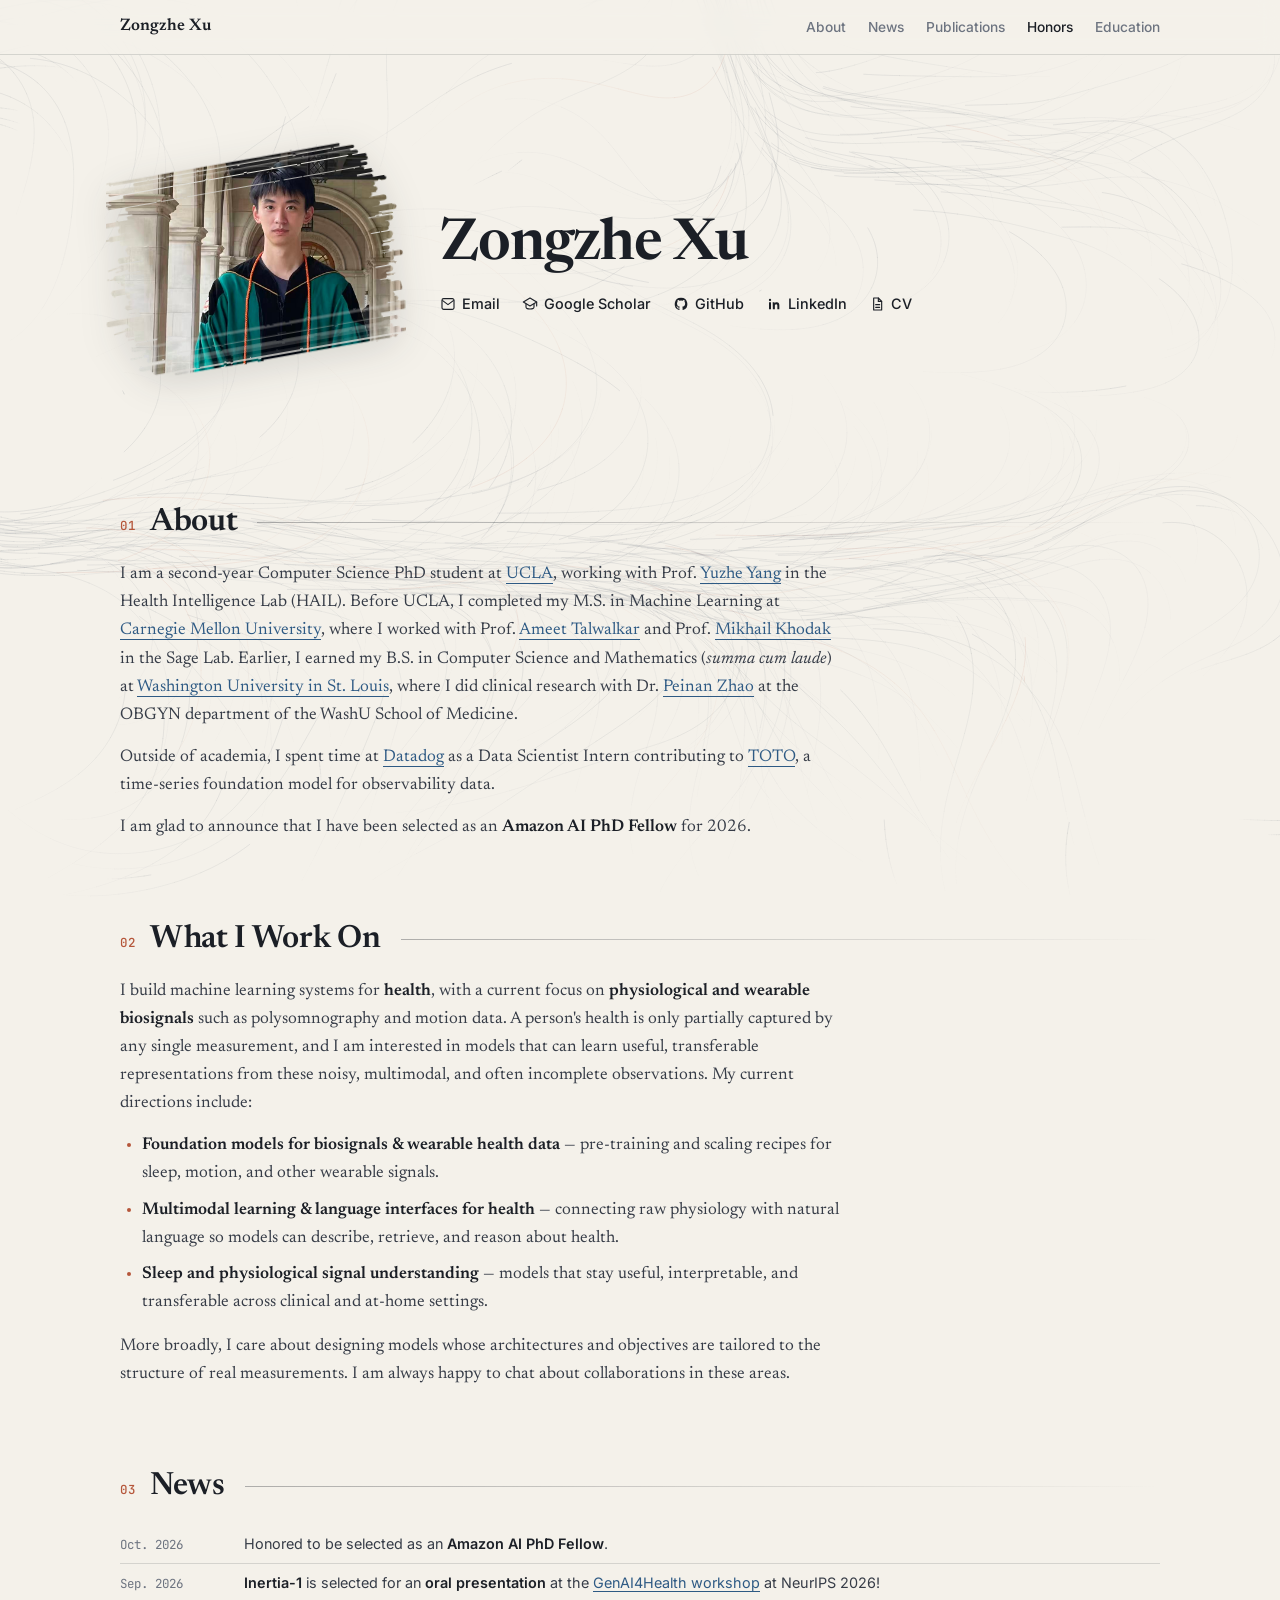
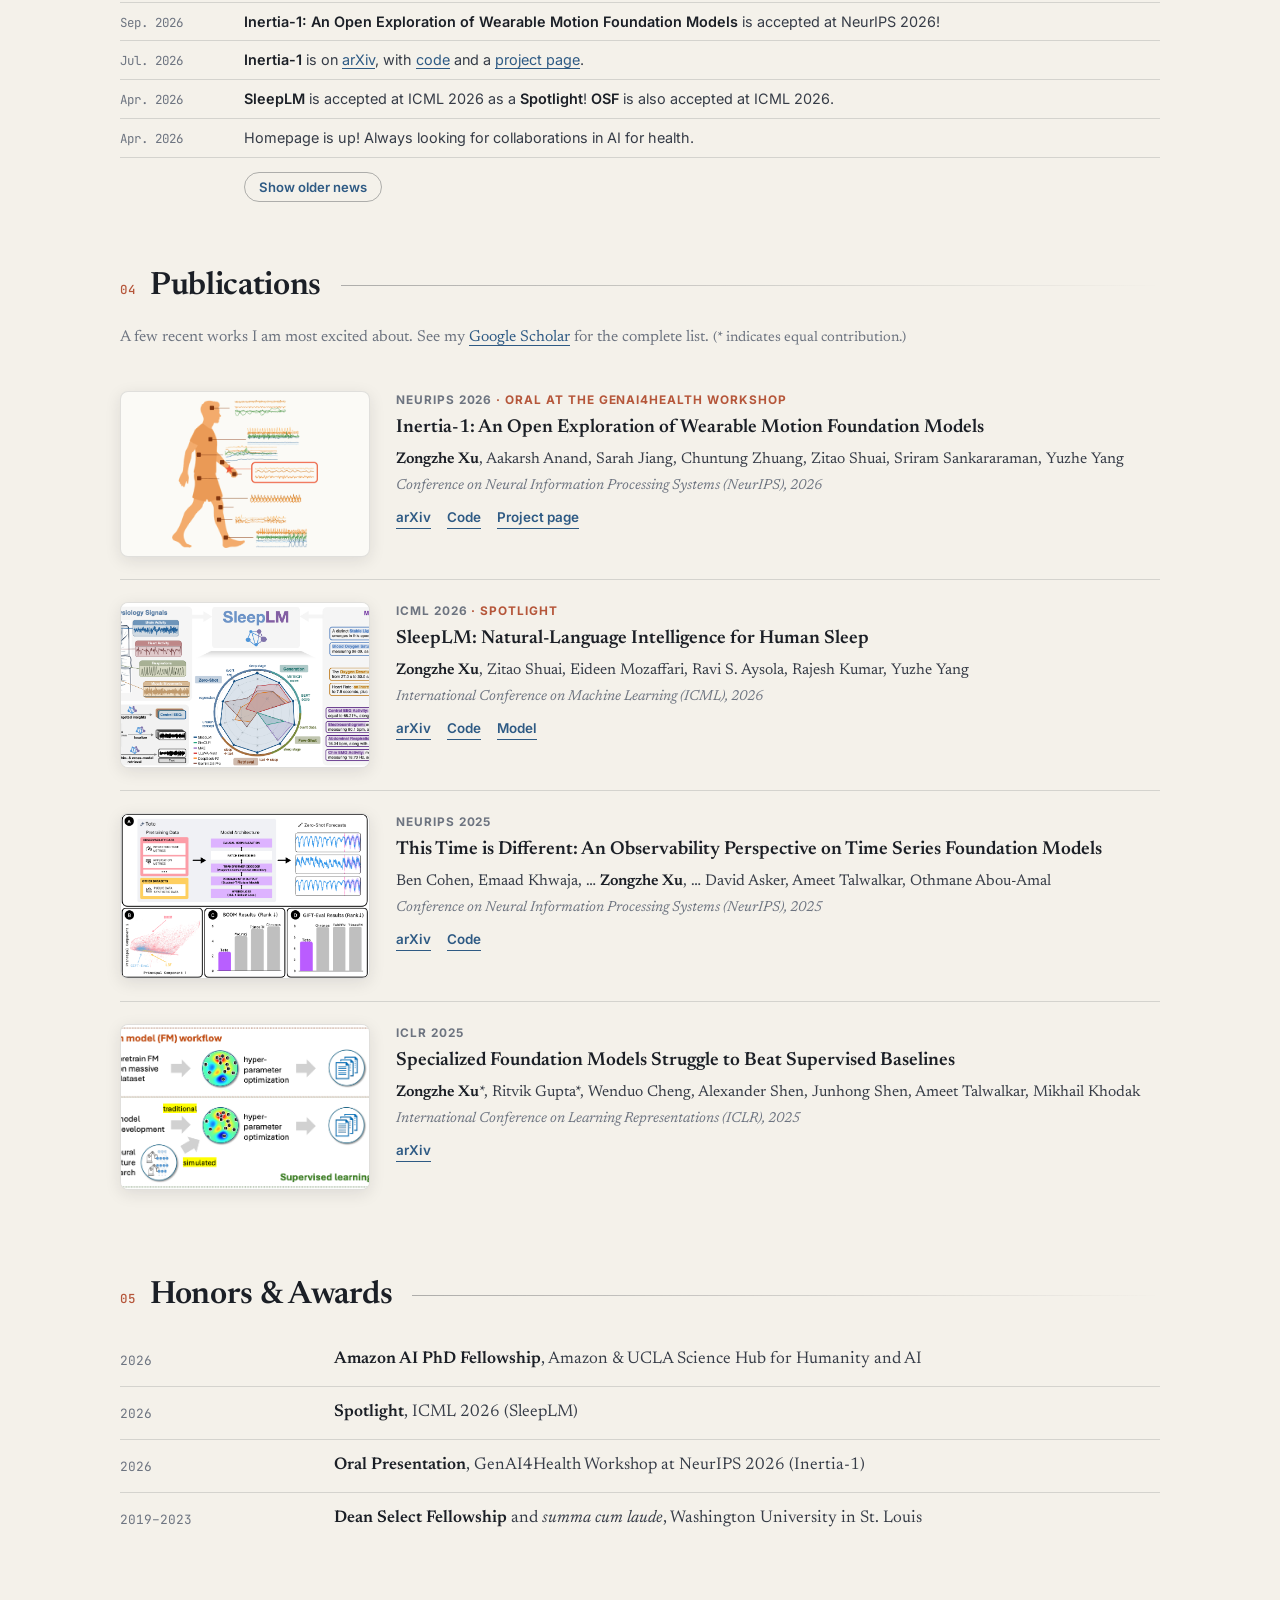
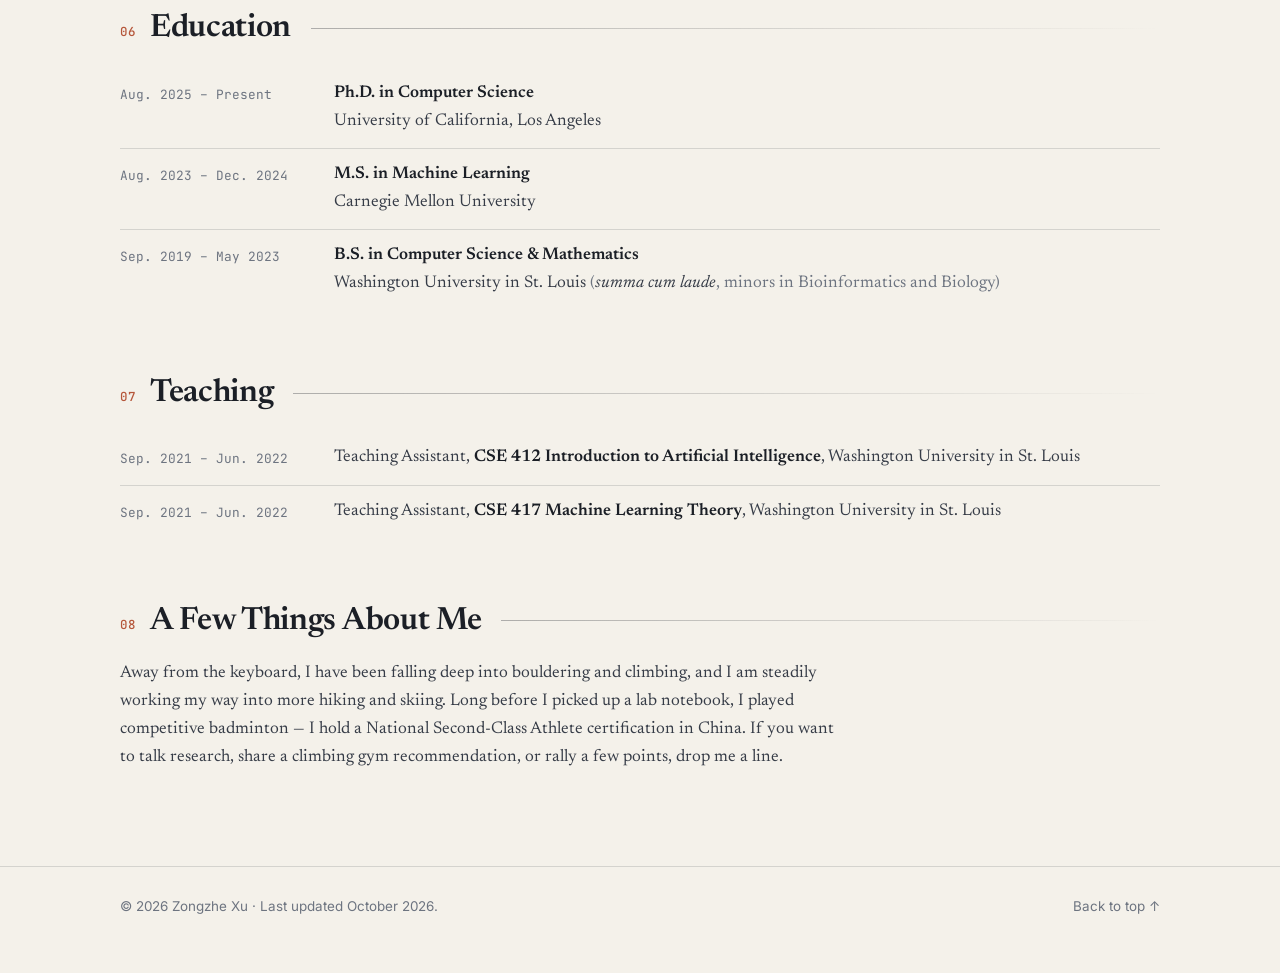
==== commit f93d4703: "Swipe tilted 10 degrees with a few more gaps at the edges Co-Authored-By: Claude Fable 5.1 <noreply@" ====
--- a/index.html
+++ b/index.html
@@ -42,95 +42,95 @@
         <defs>
           <filter id="brush-rough" x="-20%" y="-20%" width="140%" height="140%">
             <feTurbulence type="fractalNoise" baseFrequency="0.08" numOctaves="2" seed="4" result="n" />
-            <feDisplacementMap in="SourceGraphic" in2="n" scale="2.5" xChannelSelector="R" yChannelSelector="G" />
+            <feDisplacementMap in="SourceGraphic" in2="n" scale="3" xChannelSelector="R" yChannelSelector="G" />
           </filter>
           <mask id="brush-mask" maskUnits="userSpaceOnUse" x="0" y="0" width="420" height="420">
             <!-- one horizontal swipe of a flat brush: each line is a bristle -->
-            <g transform="translate(210 200)" stroke="#fff" stroke-linecap="round" filter="url(#brush-rough)">
-              <line x1="-182.6" y1="-138.3" x2="141.4" y2="-138.3" stroke-width="5.1" />
+            <g transform="translate(210 205) rotate(-10)" stroke="#fff" stroke-linecap="round" filter="url(#brush-rough)">
+              <line x1="-182.6" y1="-138.3" x2="141.4" y2="-138.3" stroke-width="4.1" />
               <line x1="-182.6" y1="-140.3" x2="-203.7" y2="-138.8" stroke-width="1.4" />
-              <line x1="-148.9" y1="-132.5" x2="160.6" y2="-132.5" stroke-width="5.4" />
-              <line x1="-196.2" y1="-127.9" x2="154.9" y2="-127.9" stroke-width="4.9" opacity="0.82" />
-              <line x1="-184.9" y1="-124.4" x2="164.1" y2="-124.4" stroke-width="6.6" />
-              <line x1="-165.9" y1="-118.2" x2="175.7" y2="-118.2" stroke-width="5.7" />
-              <line x1="-186.7" y1="-113.4" x2="176.0" y2="-113.4" stroke-width="7.2" />
+              <line x1="-148.9" y1="-132.5" x2="160.6" y2="-132.5" stroke-width="4.3" />
+              <line x1="-196.2" y1="-127.9" x2="154.9" y2="-127.9" stroke-width="3.9" opacity="0.80" />
+              <line x1="-184.9" y1="-124.4" x2="164.1" y2="-124.4" stroke-width="5.3" />
+              <line x1="-165.9" y1="-118.2" x2="175.7" y2="-118.2" stroke-width="4.6" />
+              <line x1="-186.7" y1="-113.4" x2="176.0" y2="-113.4" stroke-width="5.8" />
               <line x1="-186.7" y1="-113.2" x2="-205.2" y2="-115.1" stroke-width="1.9" />
-              <line x1="-183.8" y1="-109.6" x2="165.7" y2="-109.6" stroke-width="7.2" />
+              <line x1="-183.8" y1="-109.6" x2="165.7" y2="-109.6" stroke-width="5.8" />
               <line x1="-183.8" y1="-107.9" x2="-194.2" y2="-110.0" stroke-width="1.4" />
-              <line x1="-191.4" y1="-105.9" x2="174.5" y2="-105.9" stroke-width="6.2" />
-              <line x1="-165.4" y1="-100.0" x2="168.7" y2="-100.0" stroke-width="6.6" />
-              <line x1="-162.7" y1="-95.3" x2="179.7" y2="-95.3" stroke-width="7.1" />
+              <line x1="-191.4" y1="-105.9" x2="174.5" y2="-105.9" stroke-width="4.9" />
+              <line x1="-165.4" y1="-100.0" x2="168.7" y2="-100.0" stroke-width="5.3" />
+              <line x1="-162.7" y1="-95.3" x2="179.7" y2="-95.3" stroke-width="5.7" />
               <line x1="-162.7" y1="-93.5" x2="-178.1" y2="-94.0" stroke-width="1.2" />
-              <line x1="-156.3" y1="-91.6" x2="156.0" y2="-91.6" stroke-width="9.1" />
-              <line x1="-165.2" y1="-86.8" x2="178.0" y2="-86.8" stroke-width="8.6" />
-              <line x1="-202.6" y1="-82.2" x2="196.7" y2="-82.2" stroke-width="7.1" />
+              <line x1="-156.3" y1="-91.6" x2="156.0" y2="-91.6" stroke-width="7.5" />
+              <line x1="-165.2" y1="-86.8" x2="178.0" y2="-86.8" stroke-width="7.3" />
+              <line x1="-202.6" y1="-82.2" x2="196.7" y2="-82.2" stroke-width="6.1" />
               <line x1="-202.6" y1="-81.5" x2="-212.3" y2="-81.9" stroke-width="1.6" />
-              <line x1="-177.3" y1="-77.0" x2="179.4" y2="-77.0" stroke-width="7.1" />
-              <line x1="-179.1" y1="-71.8" x2="176.1" y2="-71.8" stroke-width="8.8" />
-              <line x1="-163.6" y1="-68.0" x2="180.5" y2="-68.0" stroke-width="8.4" />
+              <line x1="-177.3" y1="-77.0" x2="179.4" y2="-77.0" stroke-width="6.4" />
+              <line x1="-179.1" y1="-71.8" x2="176.1" y2="-71.8" stroke-width="8.3" />
+              <line x1="-163.6" y1="-68.0" x2="180.5" y2="-68.0" stroke-width="8.0" />
               <line x1="-163.6" y1="-68.0" x2="-181.9" y2="-65.2" stroke-width="1.6" />
-              <line x1="-194.4" y1="-62.6" x2="171.9" y2="-62.6" stroke-width="7.8" />
+              <line x1="-194.4" y1="-62.6" x2="171.9" y2="-62.6" stroke-width="7.4" />
               <line x1="-194.4" y1="-62.0" x2="-211.1" y2="-60.8" stroke-width="2.4" />
-              <line x1="-157.9" y1="-58.3" x2="167.3" y2="-58.3" stroke-width="7.2" />
-              <line x1="-180.1" y1="-54.6" x2="191.3" y2="-54.6" stroke-width="7.8" />
-              <line x1="-170.0" y1="-48.7" x2="180.5" y2="-48.7" stroke-width="8.6" />
-              <line x1="-173.3" y1="-44.1" x2="170.2" y2="-44.1" stroke-width="8.3" />
-              <line x1="-172.1" y1="-40.3" x2="202.4" y2="-40.3" stroke-width="8.5" />
-              <line x1="-170.2" y1="-34.0" x2="177.7" y2="-34.0" stroke-width="7.5" />
+              <line x1="-157.9" y1="-58.3" x2="167.3" y2="-58.3" stroke-width="6.8" />
+              <line x1="-180.1" y1="-54.6" x2="191.3" y2="-54.6" stroke-width="7.5" />
+              <line x1="-170.0" y1="-48.7" x2="180.5" y2="-48.7" stroke-width="8.2" />
+              <line x1="-173.3" y1="-44.1" x2="170.2" y2="-44.1" stroke-width="8.0" />
+              <line x1="-172.1" y1="-40.3" x2="202.4" y2="-40.3" stroke-width="8.2" />
+              <line x1="-170.2" y1="-34.0" x2="177.7" y2="-34.0" stroke-width="7.1" />
               <line x1="177.7" y1="-32.3" x2="199.2" y2="-31.6" stroke-width="1.8" />
-              <line x1="-186.7" y1="-30.9" x2="160.9" y2="-30.9" stroke-width="8.7" />
-              <line x1="-153.0" y1="-25.4" x2="195.4" y2="-25.4" stroke-width="7.9" />
-              <line x1="-187.1" y1="-21.2" x2="183.9" y2="-21.2" stroke-width="7.5" />
+              <line x1="-186.7" y1="-30.9" x2="160.9" y2="-30.9" stroke-width="8.3" />
+              <line x1="-153.0" y1="-25.4" x2="195.4" y2="-25.4" stroke-width="7.6" />
+              <line x1="-187.1" y1="-21.2" x2="183.9" y2="-21.2" stroke-width="7.1" />
               <line x1="-187.1" y1="-22.7" x2="-206.2" y2="-19.3" stroke-width="1.8" />
-              <line x1="-174.8" y1="-17.2" x2="188.3" y2="-17.2" stroke-width="9.3" />
+              <line x1="-174.8" y1="-17.2" x2="188.3" y2="-17.2" stroke-width="9.0" />
               <line x1="-174.8" y1="-18.9" x2="-195.4" y2="-15.8" stroke-width="2.1" />
-              <line x1="-158.3" y1="-12.3" x2="186.9" y2="-12.3" stroke-width="7.8" />
-              <line x1="-197.6" y1="-7.4" x2="161.3" y2="-7.4" stroke-width="7.5" />
+              <line x1="-158.3" y1="-12.3" x2="186.9" y2="-12.3" stroke-width="7.5" />
+              <line x1="-197.6" y1="-7.4" x2="161.3" y2="-7.4" stroke-width="7.1" />
               <line x1="-197.6" y1="-7.1" x2="-209.4" y2="-5.7" stroke-width="1.7" />
-              <line x1="-178.7" y1="-3.3" x2="191.1" y2="-3.3" stroke-width="8.1" />
+              <line x1="-178.7" y1="-3.3" x2="191.1" y2="-3.3" stroke-width="7.7" />
               <line x1="-178.7" y1="-2.4" x2="-195.2" y2="-2.5" stroke-width="2.0" />
-              <line x1="-189.1" y1="1.4" x2="190.1" y2="1.4" stroke-width="7.1" />
-              <line x1="-184.5" y1="7.2" x2="175.9" y2="7.2" stroke-width="7.9" />
+              <line x1="-189.1" y1="1.4" x2="190.1" y2="1.4" stroke-width="6.7" />
+              <line x1="-184.5" y1="7.2" x2="175.9" y2="7.2" stroke-width="7.6" />
               <line x1="175.9" y1="7.7" x2="194.4" y2="8.1" stroke-width="1.4" />
-              <line x1="-203.5" y1="12.5" x2="173.0" y2="12.5" stroke-width="8.8" />
-              <line x1="-184.5" y1="15.5" x2="184.0" y2="15.5" stroke-width="7.1" />
-              <line x1="-183.7" y1="20.1" x2="170.5" y2="20.1" stroke-width="8.3" />
+              <line x1="-203.5" y1="12.5" x2="173.0" y2="12.5" stroke-width="8.5" />
+              <line x1="-184.5" y1="15.5" x2="184.0" y2="15.5" stroke-width="6.7" />
+              <line x1="-183.7" y1="20.1" x2="170.5" y2="20.1" stroke-width="7.9" />
               <line x1="170.5" y1="20.5" x2="185.0" y2="20.0" stroke-width="1.4" />
-              <line x1="-170.3" y1="25.1" x2="200.4" y2="25.1" stroke-width="7.5" />
-              <line x1="-181.8" y1="30.2" x2="186.2" y2="30.2" stroke-width="8.9" />
-              <line x1="-188.9" y1="35.7" x2="178.9" y2="35.7" stroke-width="7.1" />
+              <line x1="-170.3" y1="25.1" x2="200.4" y2="25.1" stroke-width="7.1" />
+              <line x1="-181.8" y1="30.2" x2="186.2" y2="30.2" stroke-width="8.6" />
+              <line x1="-188.9" y1="35.7" x2="178.9" y2="35.7" stroke-width="6.7" />
               <line x1="178.9" y1="35.5" x2="192.4" y2="36.4" stroke-width="1.9" />
-              <line x1="-165.8" y1="40.1" x2="158.6" y2="40.1" stroke-width="9.3" />
-              <line x1="-169.8" y1="45.1" x2="182.2" y2="45.1" stroke-width="8.7" />
+              <line x1="-165.8" y1="40.1" x2="158.6" y2="40.1" stroke-width="9.0" />
+              <line x1="-169.8" y1="45.1" x2="182.2" y2="45.1" stroke-width="8.4" />
               <line x1="-169.8" y1="43.7" x2="-188.6" y2="45.1" stroke-width="1.2" />
-              <line x1="-167.1" y1="49.8" x2="172.1" y2="49.8" stroke-width="9.1" />
-              <line x1="-217.9" y1="53.9" x2="173.6" y2="53.9" stroke-width="8.4" />
+              <line x1="-167.1" y1="49.8" x2="172.1" y2="49.8" stroke-width="8.7" />
+              <line x1="-217.9" y1="53.9" x2="173.6" y2="53.9" stroke-width="8.0" />
               <line x1="173.6" y1="52.4" x2="187.2" y2="53.5" stroke-width="2.0" />
-              <line x1="-188.1" y1="58.8" x2="161.9" y2="58.8" stroke-width="8.9" />
-              <line x1="-175.9" y1="62.7" x2="177.0" y2="62.7" stroke-width="8.1" />
+              <line x1="-188.1" y1="58.8" x2="161.9" y2="58.8" stroke-width="8.6" />
+              <line x1="-175.9" y1="62.7" x2="177.0" y2="62.7" stroke-width="7.8" />
               <line x1="-175.9" y1="64.1" x2="-187.0" y2="60.4" stroke-width="1.8" />
-              <line x1="-194.4" y1="66.9" x2="190.6" y2="66.9" stroke-width="7.6" />
+              <line x1="-194.4" y1="66.9" x2="190.6" y2="66.9" stroke-width="7.2" />
               <line x1="-194.4" y1="66.6" x2="-213.4" y2="69.5" stroke-width="2.0" />
-              <line x1="-194.2" y1="73.0" x2="191.0" y2="73.0" stroke-width="8.4" />
-              <line x1="-173.4" y1="77.6" x2="178.0" y2="77.6" stroke-width="7.7" />
-              <line x1="-183.8" y1="81.4" x2="179.1" y2="81.4" stroke-width="8.2" />
+              <line x1="-194.2" y1="73.0" x2="191.0" y2="73.0" stroke-width="7.9" />
+              <line x1="-173.4" y1="77.6" x2="178.0" y2="77.6" stroke-width="6.9" />
+              <line x1="-183.8" y1="81.4" x2="179.1" y2="81.4" stroke-width="7.2" />
               <line x1="-183.8" y1="80.7" x2="-197.2" y2="80.0" stroke-width="2.0" />
-              <line x1="-151.6" y1="87.1" x2="183.7" y2="87.1" stroke-width="7.5" />
-              <line x1="-183.8" y1="90.1" x2="168.1" y2="90.1" stroke-width="7.4" />
+              <line x1="-151.6" y1="87.1" x2="183.7" y2="87.1" stroke-width="6.3" />
+              <line x1="-183.8" y1="90.1" x2="168.1" y2="90.1" stroke-width="6.0" />
               <line x1="168.1" y1="88.1" x2="186.9" y2="92.2" stroke-width="2.4" />
-              <line x1="-190.9" y1="95.2" x2="194.4" y2="95.2" stroke-width="7.7" />
-              <line x1="-172.1" y1="101.1" x2="170.4" y2="101.1" stroke-width="6.6" />
-              <line x1="-170.4" y1="105.1" x2="146.8" y2="105.1" stroke-width="6.7" />
-              <line x1="-175.8" y1="109.1" x2="178.4" y2="109.1" stroke-width="7.4" />
-              <line x1="178.4" y1="108.7" x2="199.4" y2="110.7" stroke-width="1.8" />
-              <line x1="-184.1" y1="113.4" x2="159.4" y2="113.4" stroke-width="6.4" />
-              <line x1="-150.7" y1="119.3" x2="168.1" y2="119.3" stroke-width="5.4" />
-              <line x1="-198.0" y1="124.4" x2="180.1" y2="124.4" stroke-width="6.3" />
-              <line x1="-198.0" y1="125.7" x2="-209.9" y2="126.1" stroke-width="1.2" />
-              <line x1="-174.3" y1="128.0" x2="185.0" y2="128.0" stroke-width="5.9" />
-              <line x1="-182.7" y1="133.7" x2="165.1" y2="133.7" stroke-width="5.0" opacity="0.72" />
-              <line x1="-177.7" y1="138.4" x2="155.9" y2="138.4" stroke-width="5.6" />
-              <line x1="155.9" y1="138.2" x2="173.6" y2="140.1" stroke-width="1.4" />
+              <line x1="-190.9" y1="95.2" x2="194.4" y2="95.2" stroke-width="6.2" opacity="0.68" />
+              <line x1="-171.4" y1="100.6" x2="199.3" y2="100.6" stroke-width="6.6" />
+              <line x1="-175.6" y1="105.6" x2="155.9" y2="105.6" stroke-width="6.8" />
+              <line x1="-175.6" y1="107.1" x2="-196.2" y2="107.6" stroke-width="2.4" />
+              <line x1="-166.4" y1="109.7" x2="158.2" y2="109.7" stroke-width="5.3" opacity="0.69" />
+              <line x1="-166.4" y1="110.7" x2="-176.7" y2="107.3" stroke-width="1.8" />
+              <line x1="-172.4" y1="113.5" x2="179.2" y2="113.5" stroke-width="5.9" />
+              <line x1="-146.5" y1="118.6" x2="167.6" y2="118.6" stroke-width="5.8" opacity="0.67" />
+              <line x1="-185.1" y1="124.0" x2="170.0" y2="124.0" stroke-width="5.6" opacity="0.83" />
+              <line x1="-169.9" y1="128.3" x2="179.8" y2="128.3" stroke-width="4.3" />
+              <line x1="-166.4" y1="132.4" x2="187.8" y2="132.4" stroke-width="4.8" opacity="0.87" />
+              <line x1="187.8" y1="131.7" x2="200.0" y2="132.0" stroke-width="2.2" />
+              <line x1="-138.1" y1="138.7" x2="176.2" y2="138.7" stroke-width="3.6" />
             </g>
           </mask>
         </defs>
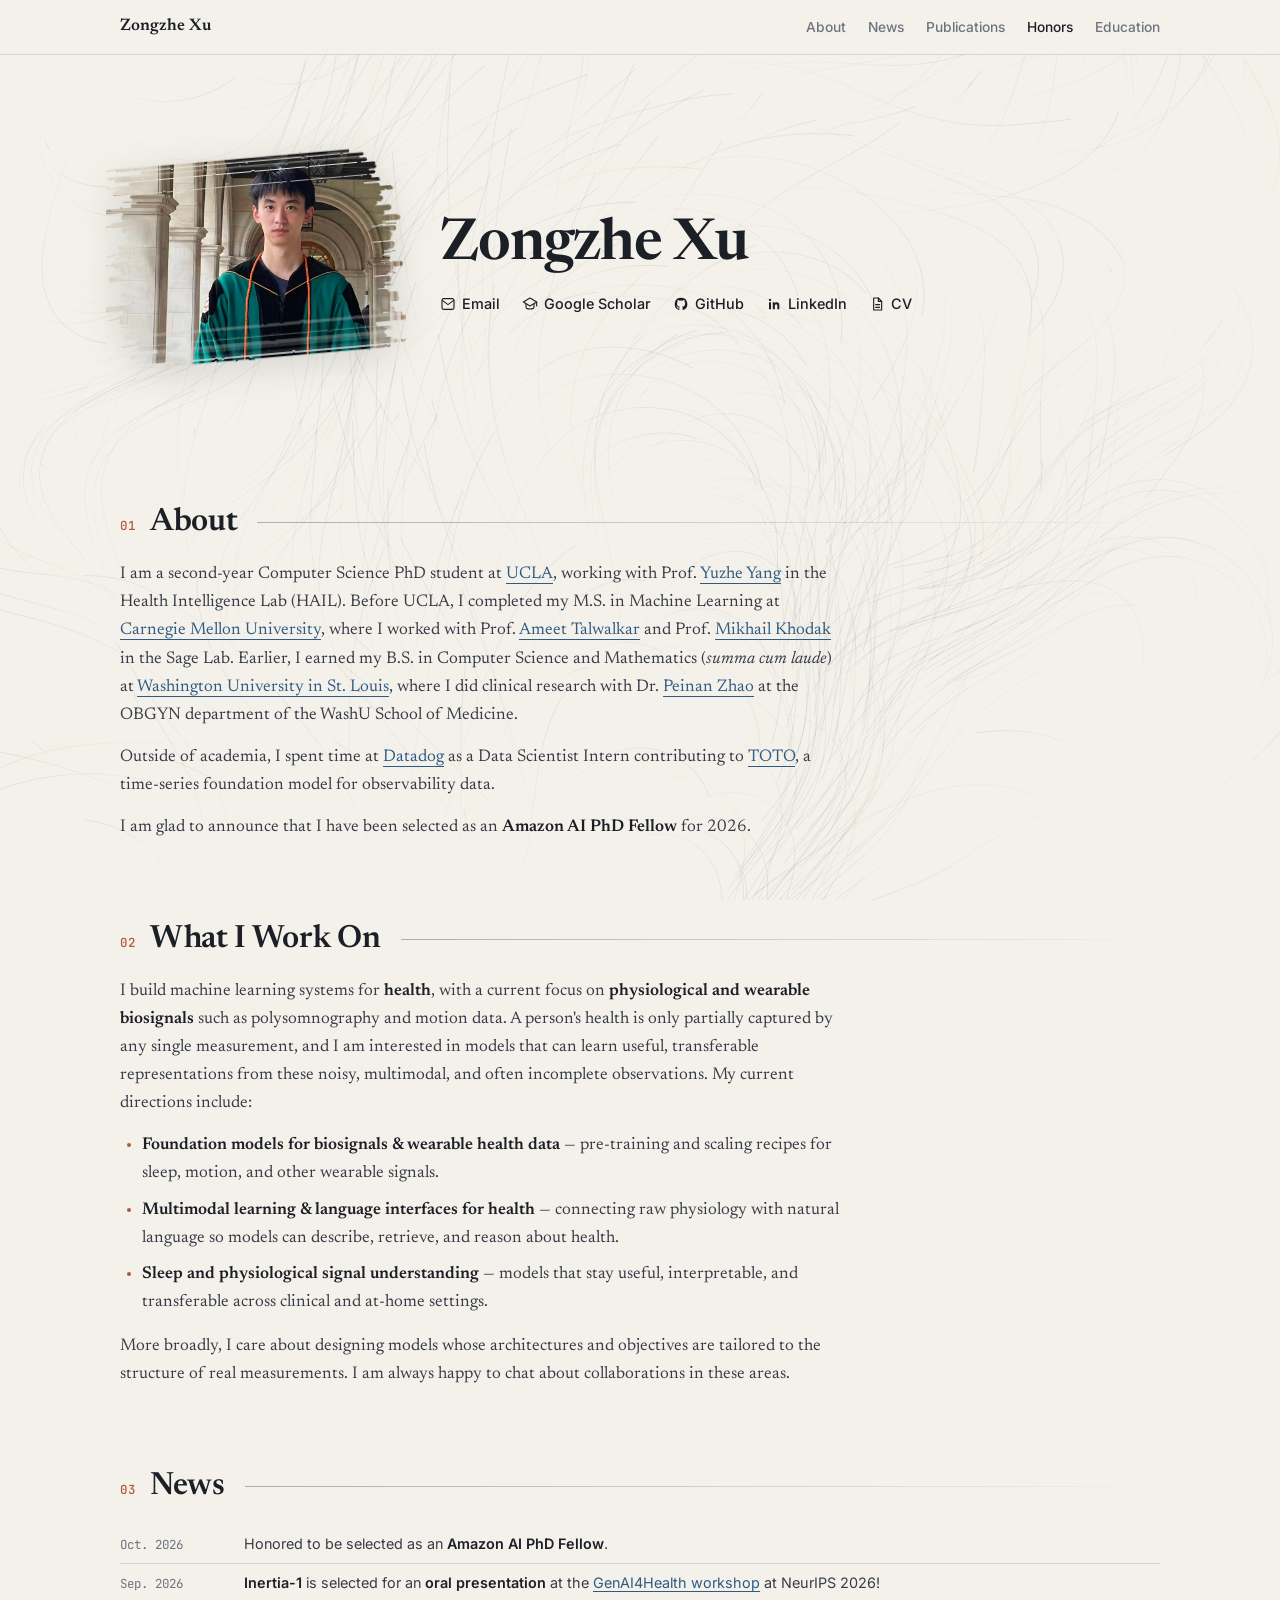
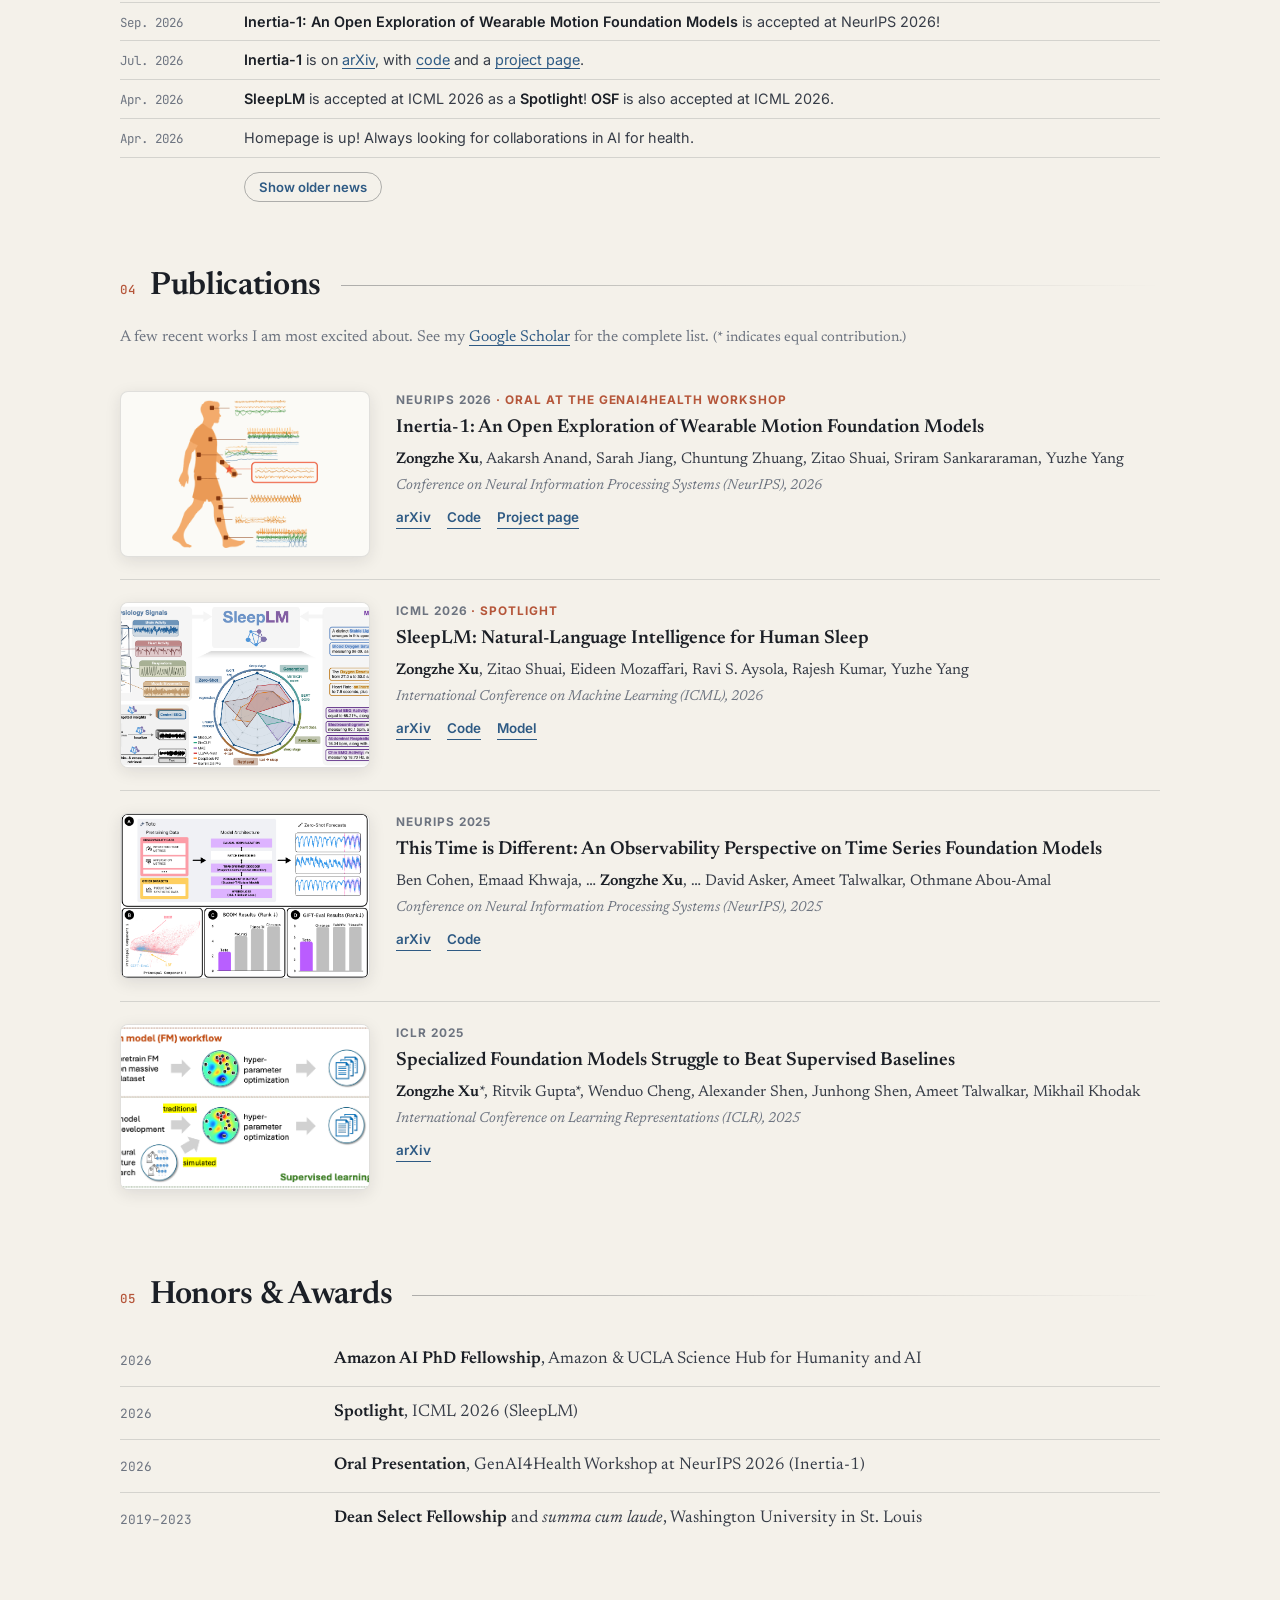
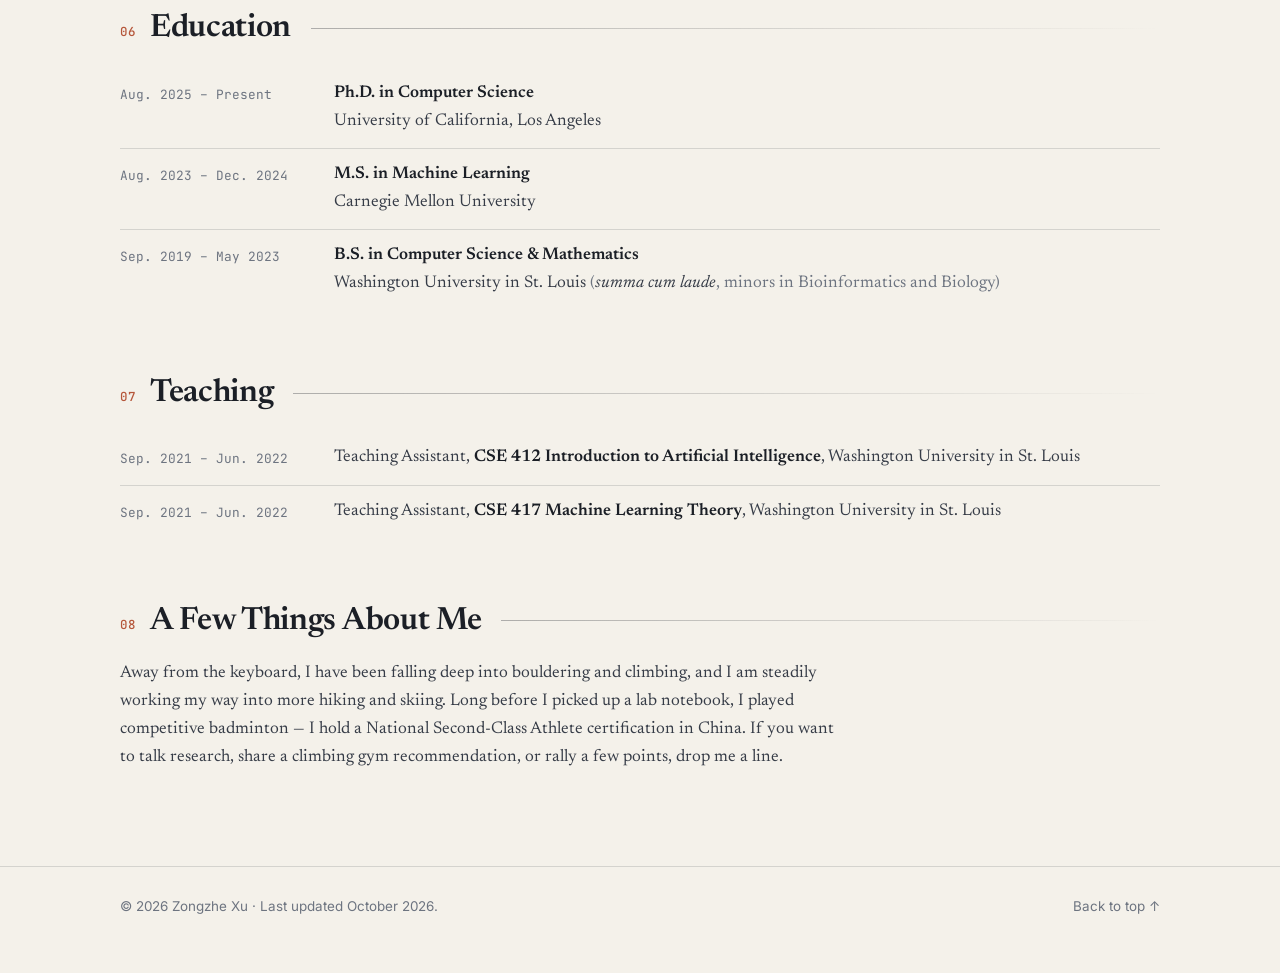
==== commit 16630d32: "Swipe tilted 5 degrees Co-Authored-By: Claude Fable 5.1 <noreply@anthropic.com>" ====
--- a/index.html
+++ b/index.html
@@ -46,7 +46,7 @@
           </filter>
           <mask id="brush-mask" maskUnits="userSpaceOnUse" x="0" y="0" width="420" height="420">
             <!-- one horizontal swipe of a flat brush: each line is a bristle -->
-            <g transform="translate(210 205) rotate(-10)" stroke="#fff" stroke-linecap="round" filter="url(#brush-rough)">
+            <g transform="translate(210 203) rotate(-5)" stroke="#fff" stroke-linecap="round" filter="url(#brush-rough)">
               <line x1="-182.6" y1="-138.3" x2="141.4" y2="-138.3" stroke-width="4.1" />
               <line x1="-182.6" y1="-140.3" x2="-203.7" y2="-138.8" stroke-width="1.4" />
               <line x1="-148.9" y1="-132.5" x2="160.6" y2="-132.5" stroke-width="4.3" />
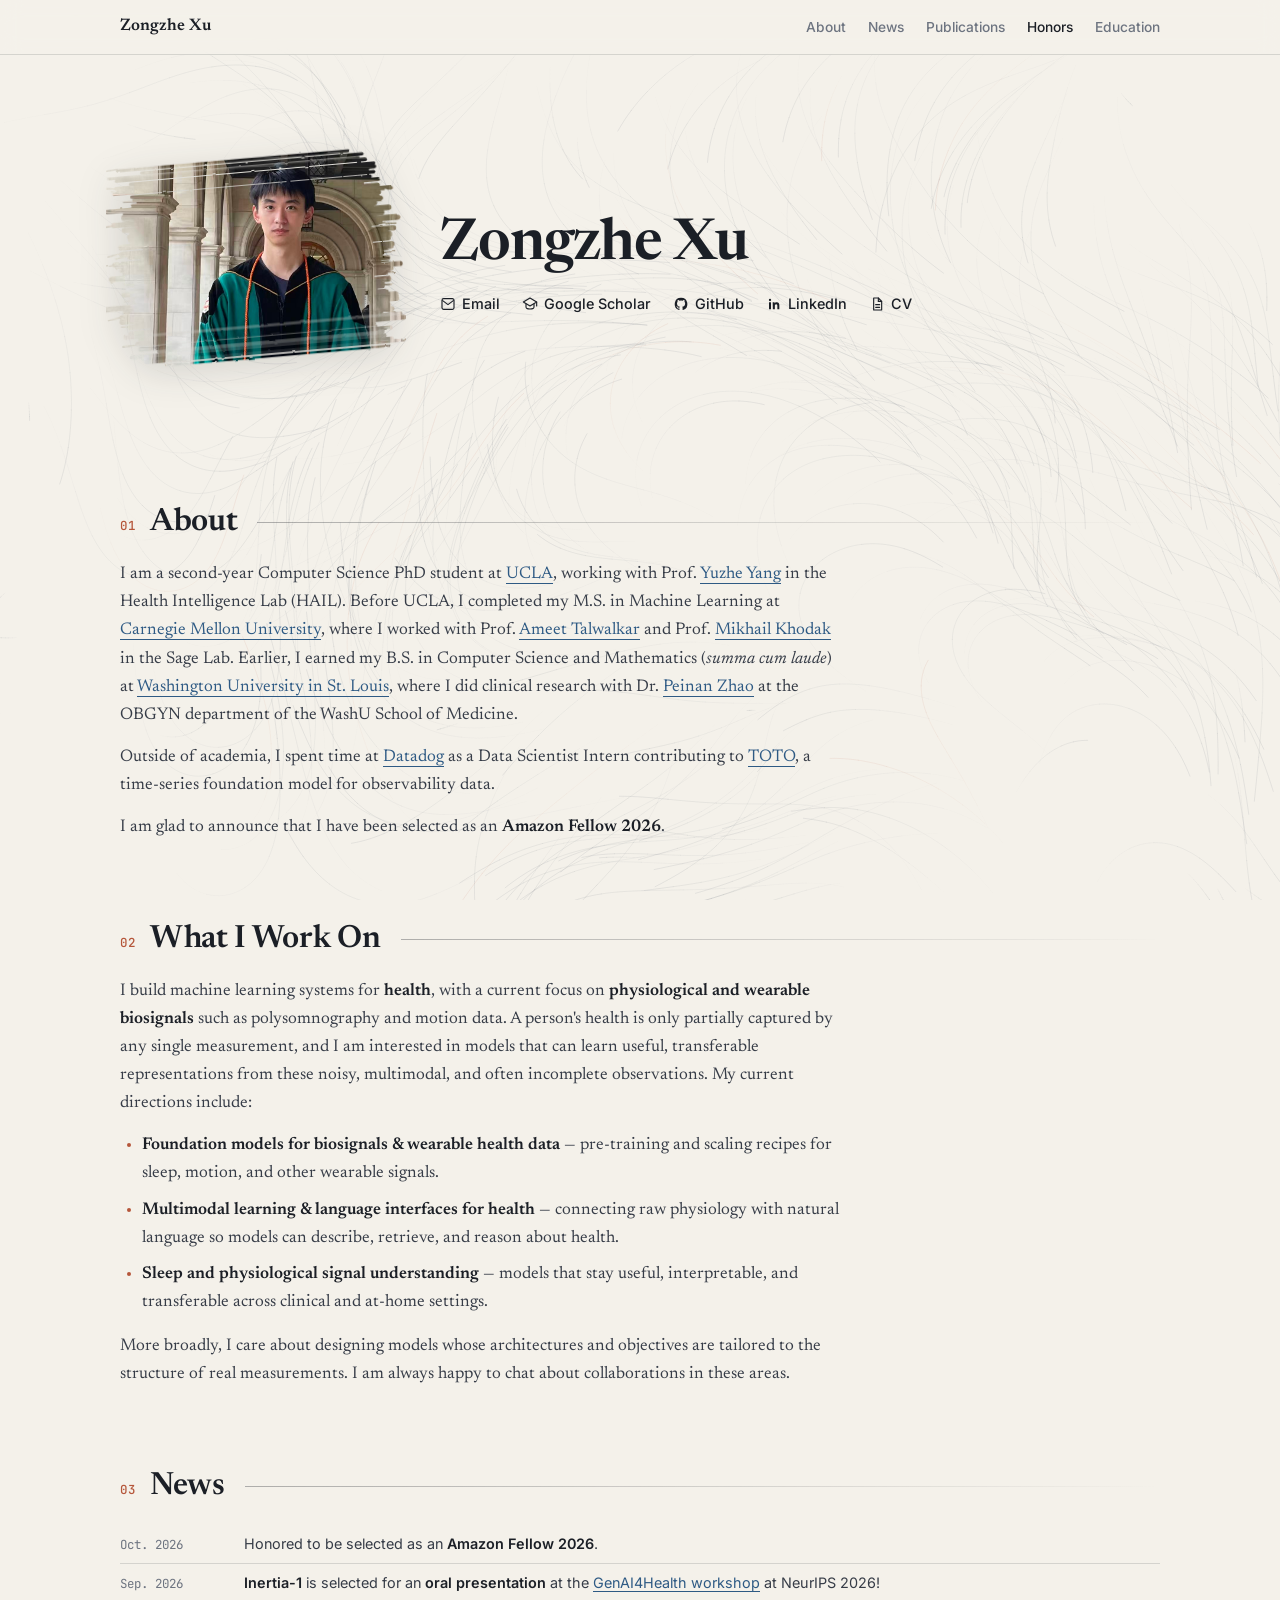
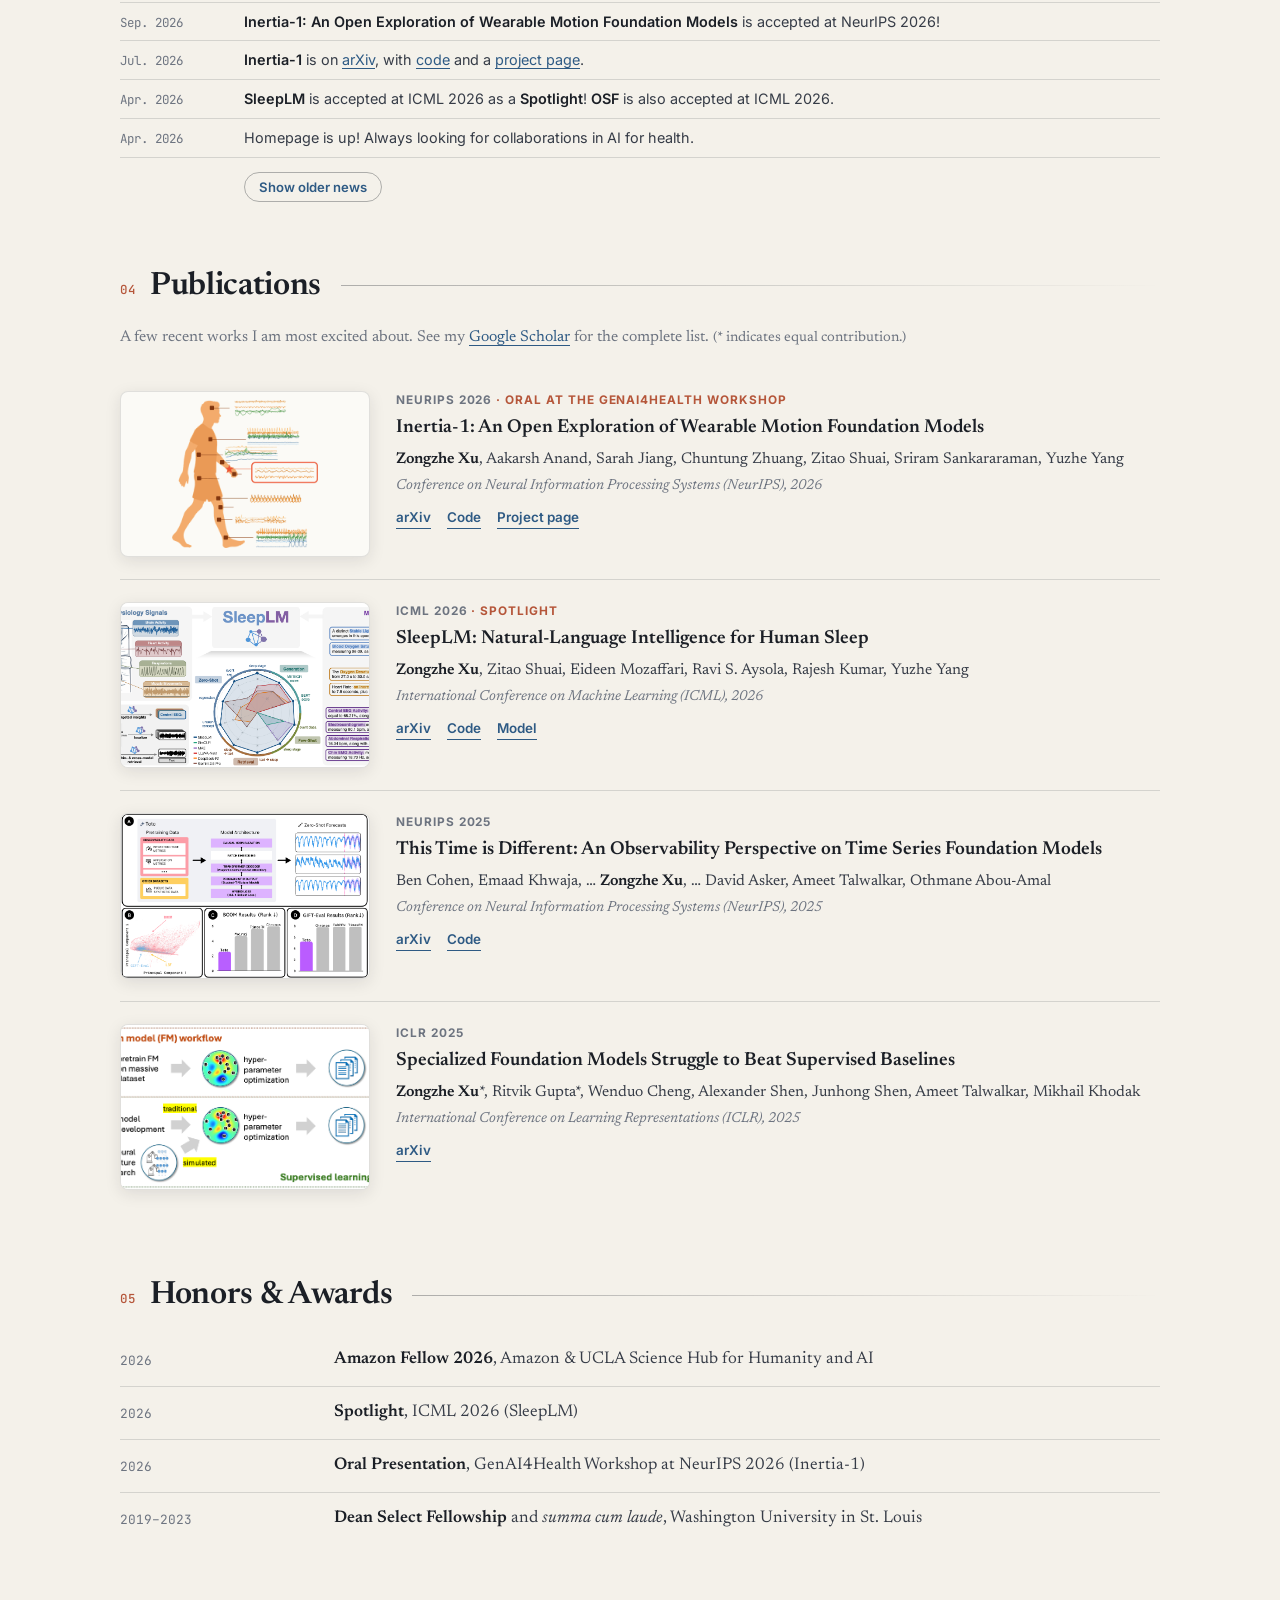
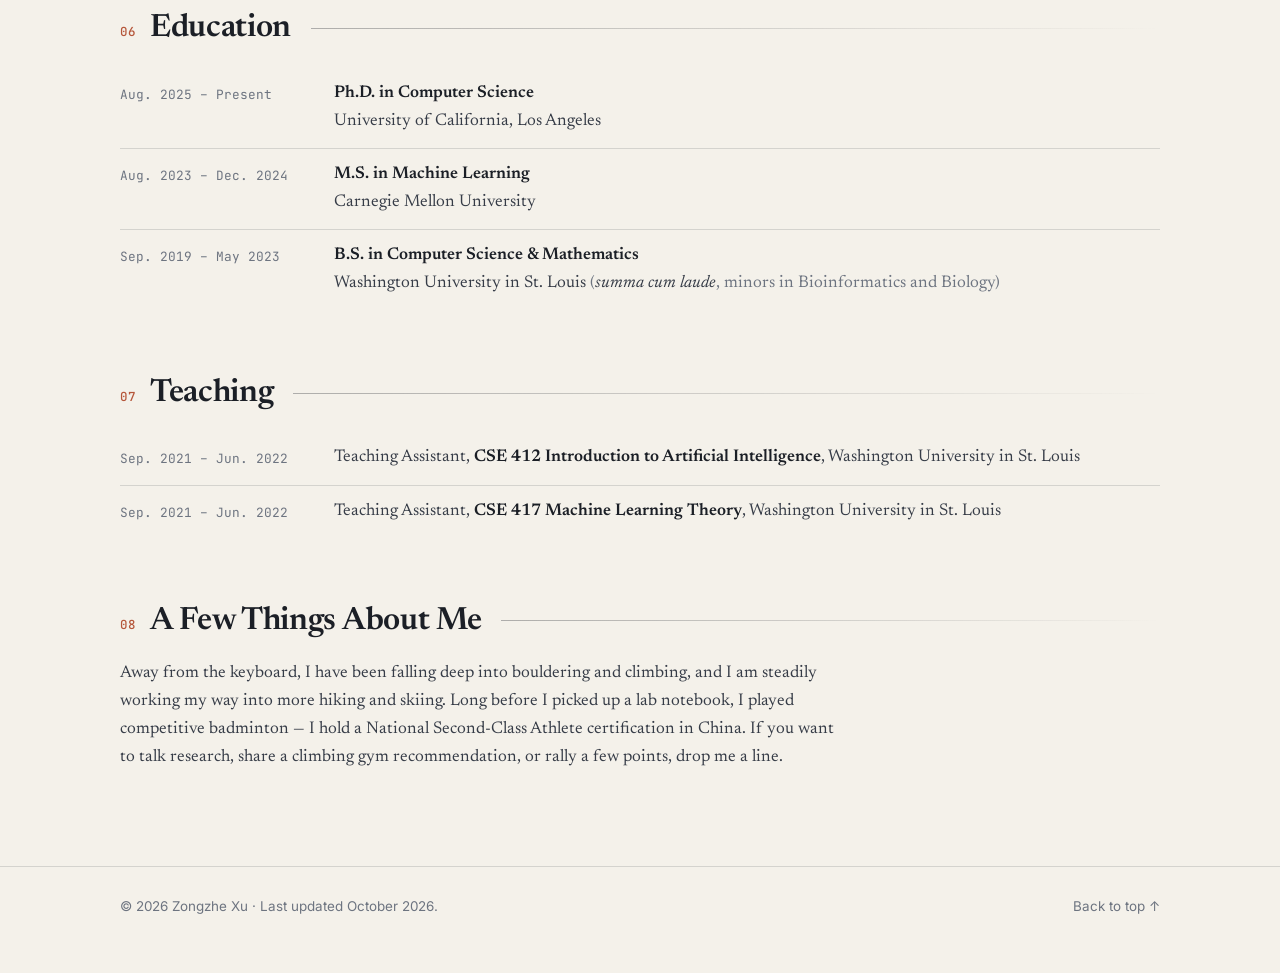
==== commit f4a23774: "Amazon Fellow 2026 wording; new CV Rename the fellowship to "Amazon Fellow 2026" in About, News and " ====
--- a/index.html
+++ b/index.html
@@ -147,7 +147,7 @@
             <svg viewBox="0 0 24 24" aria-hidden="true"><path d="M12 2.5a9.5 9.5 0 0 0-3 18.5c.5.1.7-.2.7-.5v-1.8c-2.7.6-3.3-1.2-3.3-1.2-.4-1.1-1-1.4-1-1.4-.9-.6.1-.6.1-.6 1 .1 1.5 1 1.5 1 .9 1.5 2.3 1.1 2.8.8.1-.6.3-1.1.6-1.3-2.1-.2-4.4-1.1-4.4-4.7 0-1 .4-1.9 1-2.6-.1-.2-.4-1.2.1-2.5 0 0 .8-.3 2.6 1a9 9 0 0 1 4.8 0c1.8-1.3 2.6-1 2.6-1 .5 1.3.2 2.3.1 2.5.6.7 1 1.6 1 2.6 0 3.6-2.3 4.5-4.4 4.7.3.3.6.9.6 1.8v2.7c0 .3.2.6.7.5A9.5 9.5 0 0 0 12 2.5z" fill="currentColor"/></svg>GitHub</a>
           <a href="https://www.linkedin.com/in/zongzhe-xu-38aa121ab/" target="_blank" rel="noopener">
             <svg viewBox="0 0 24 24" aria-hidden="true"><path d="M4.5 9.5h3V20h-3zM6 4.3a1.7 1.7 0 1 1 0 3.4 1.7 1.7 0 0 1 0-3.4zM10 9.5h2.9v1.5c.4-.8 1.5-1.7 3.2-1.7 3.3 0 3.9 2.2 3.9 5V20h-3v-5c0-1.2 0-2.8-1.7-2.8s-2 1.3-2 2.7V20h-3z" fill="currentColor"/></svg>LinkedIn</a>
-          <a href="cv/Zongzhe_Xu_CV.pdf" target="_blank" rel="noopener">
+          <a href="cv/Zongzhe%27s%20CV_20261013.pdf" target="_blank" rel="noopener">
             <svg viewBox="0 0 24 24" aria-hidden="true"><path d="M7 3h7l5 5v13H7z" fill="none" stroke="currentColor" stroke-width="1.7" stroke-linejoin="round"/><path d="M14 3v5h5M10 13h6M10 17h6" fill="none" stroke="currentColor" stroke-width="1.7" stroke-linecap="round"/></svg>CV</a>
         </p>
       </div>
@@ -190,7 +190,7 @@
         </p>
         <p>
           I am glad to announce that I have been selected as an
-          <strong>Amazon AI PhD Fellow</strong> for 2026.
+          <strong>Amazon Fellow 2026</strong>.
         </p>
       </div>
     </section>
@@ -224,7 +224,7 @@
     <section id="news" class="reveal">
       <h2><span class="num">03</span>News</h2>
       <ul class="news">
-        <li><span class="date">Oct. 2026</span><span class="news-text">Honored to be selected as an <em>Amazon AI PhD Fellow</em>.</span></li>
+        <li><span class="date">Oct. 2026</span><span class="news-text">Honored to be selected as an <em>Amazon Fellow 2026</em>.</span></li>
         <li><span class="date">Sep. 2026</span><span class="news-text"><em>Inertia-1</em> is selected for an <em>oral presentation</em> at the <a href="https://aihealth.ischool.utexas.edu/GenAI4HealthNeurips2026/" target="_blank" rel="noopener">GenAI4Health workshop</a> at NeurIPS 2026!</span></li>
         <li><span class="date">Sep. 2026</span><span class="news-text"><em>Inertia-1: An Open Exploration of Wearable Motion Foundation Models</em> is accepted at NeurIPS 2026!</span></li>
         <li><span class="date">Jul. 2026</span><span class="news-text"><em>Inertia-1</em> is on <a href="https://arxiv.org/abs/2607.06617" target="_blank" rel="noopener">arXiv</a>, with <a href="https://github.com/yang-ai-lab/Inertia-1" target="_blank" rel="noopener">code</a> and a <a href="https://yang-ai-lab.github.io/Inertia-1/" target="_blank" rel="noopener">project page</a>.</span></li>
@@ -339,7 +339,7 @@
       <ul class="exp">
         <li>
           <span class="when">2026</span>
-          <span class="what"><strong>Amazon AI PhD Fellowship</strong>, Amazon &amp; UCLA Science Hub for Humanity and AI</span>
+          <span class="what"><strong>Amazon Fellow 2026</strong>, Amazon &amp; UCLA Science Hub for Humanity and AI</span>
         </li>
         <li>
           <span class="when">2026</span>
